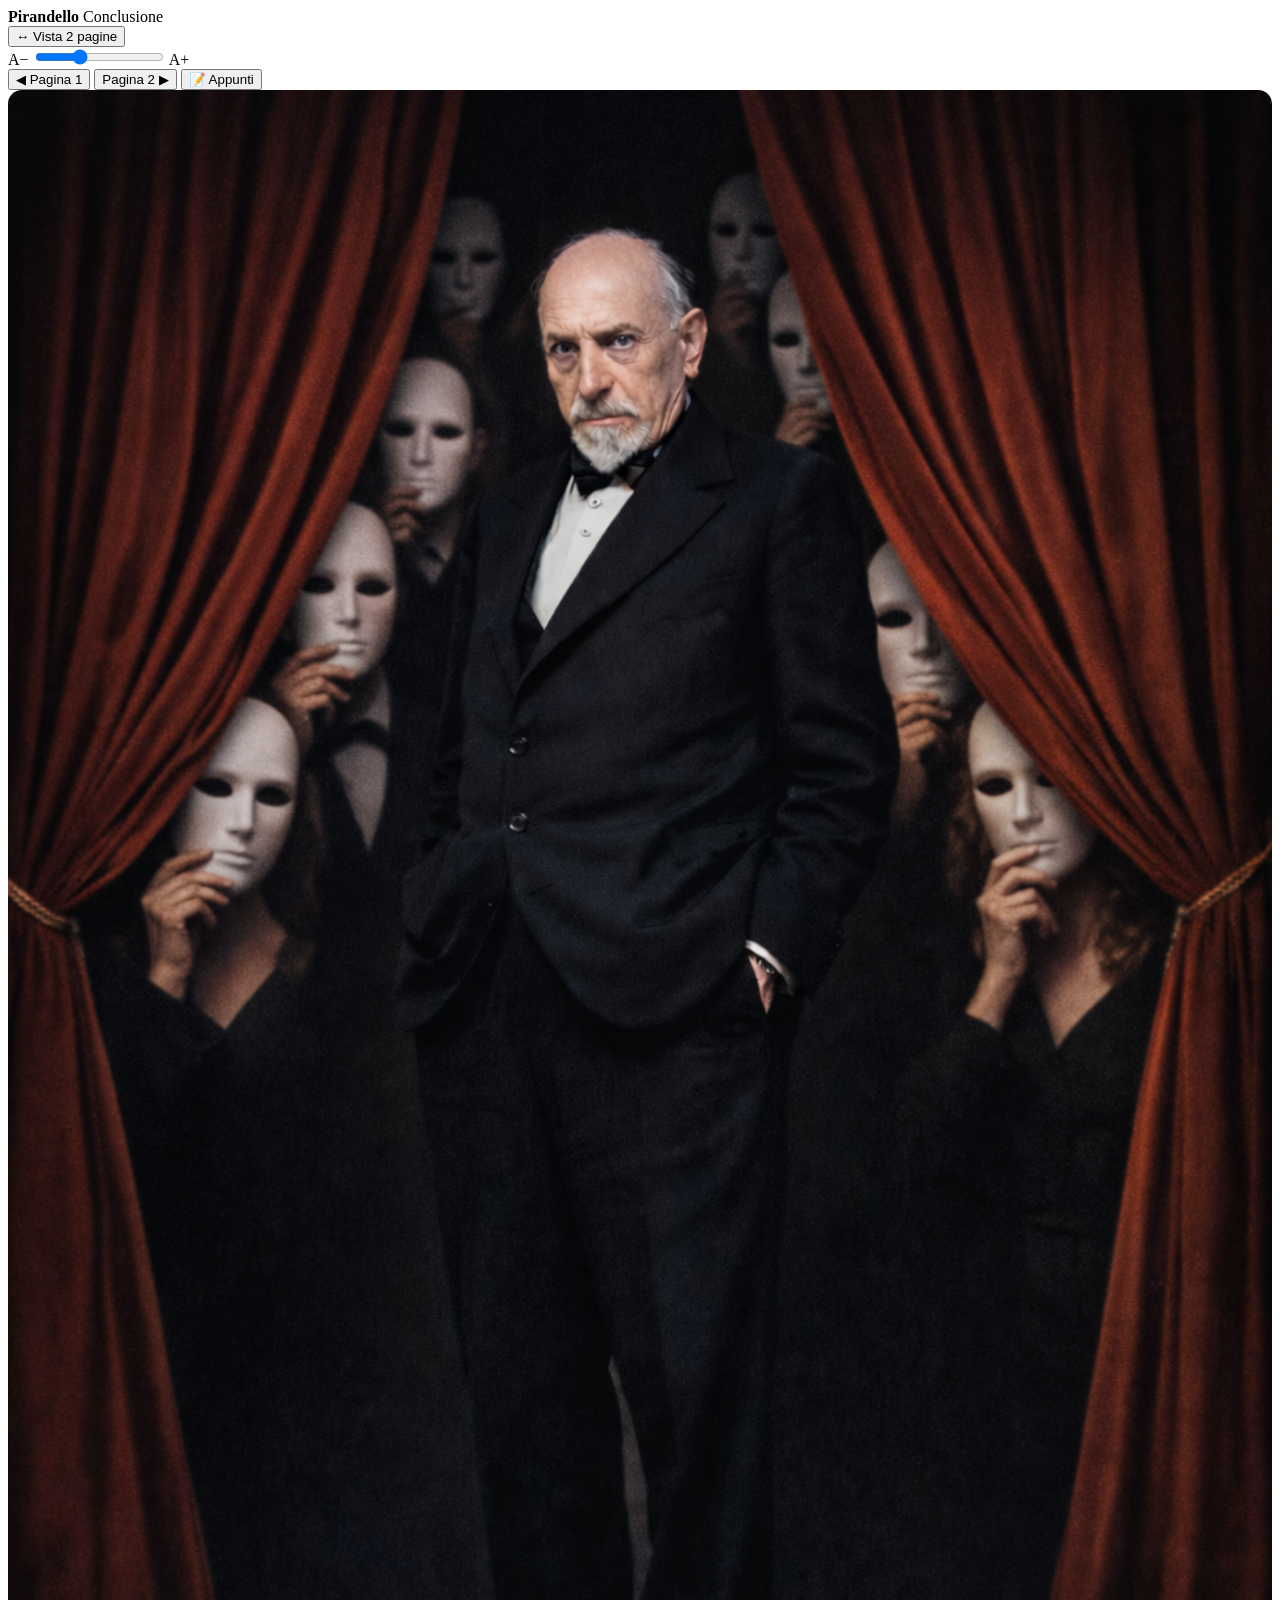
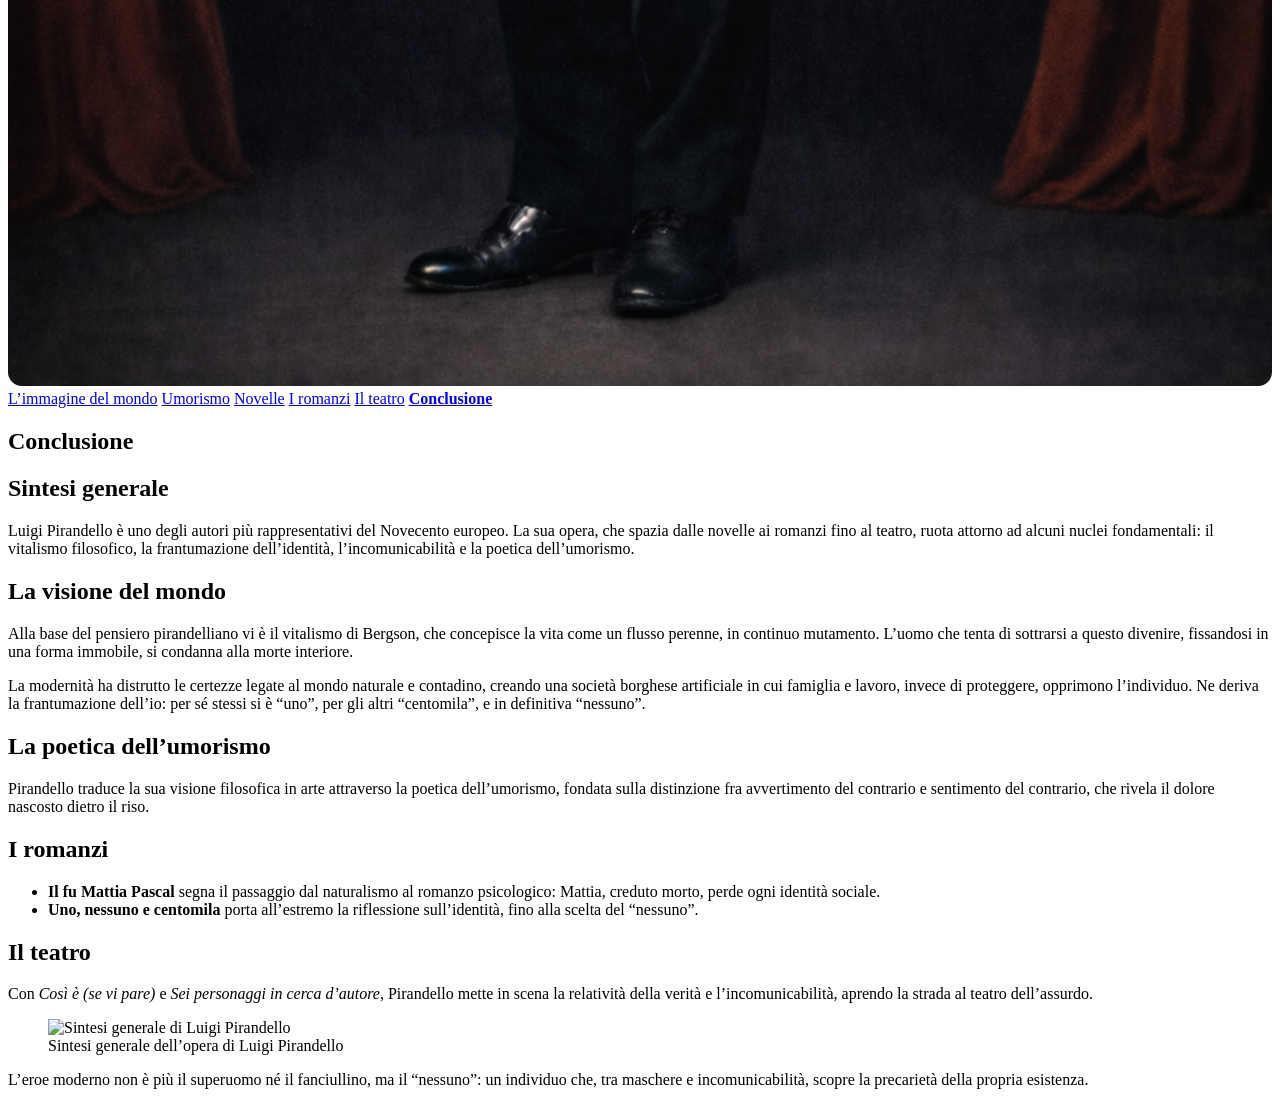
==== Conclusione.html @ 2071af31 "Update Conclusione.html" ====
<!doctype html>
<html lang="it">
<head>
  <meta charset="utf-8" />
  <meta name="viewport" content="width=device-width,initial-scale=1" />
  <title>Pirandello — Conclusione</title>
  <!-- STILI IDENTICI A Cosi.html -->
</head>

<body>
<div class="app">

  <header>
    <div class="brand">
      <strong>Pirandello</strong>
      <span>Conclusione</span>
    </div>

    <div class="toolbar">
      <button class="btn" id="toggleTwo">↔︎ Vista 2 pagine</button>
      <div class="pill">A− <input id="font" type="range" min="15" max="24" value="18"> A+</div>
      <button class="btn" id="prev">◀︎ Pagina 1</button>
      <button class="btn" id="next">Pagina 2 ▶︎</button>
      <button class="btn" id="toggleNotes">📝 Appunti</button>
    </div>
  </header>

  <div class="layout">

    <!-- SIDEBAR -->
    <aside class="sidebar">

      <!-- IMMAGINE AUTORE (STATICA) -->
      <div class="author-box">
        <img src="assets/IMG_3679.png"
             alt="Luigi Pirandello"
             style="width:100%; border-radius:14px;">
      </div>

      <nav class="index">
        <a href="Pirandello.html">L’immagine del mondo</a>
        <a href="Umorismo.html">Umorismo</a>
        <a href="Novelle.html">Novelle</a>
        <a href="Romanzi.html">I romanzi</a>
        <a href="Teatro.html">Il teatro</a>
        <a href="Conclusione.html"
           style="font-weight:800; text-decoration:underline;">
           Conclusione
        </a>
      </nav>
    </aside>

    <!-- PAGINE -->
    <main class="pages" id="pages">

      <!-- PAGINA 1 -->
      <article class="page" id="page1">
        <div class="page-inner">

          <h1>Conclusione</h1>

          <h2>Sintesi generale</h2>
          <p>
            Luigi Pirandello è uno degli autori più rappresentativi del Novecento europeo.
            La sua opera, che spazia dalle novelle ai romanzi fino al teatro, ruota attorno
            ad alcuni nuclei fondamentali: il vitalismo filosofico, la frantumazione
            dell’identità, l’incomunicabilità e la poetica dell’umorismo.
          </p>

          <h2>La visione del mondo</h2>
          <p>
            Alla base del pensiero pirandelliano vi è il vitalismo di Bergson, che concepisce
            la vita come un flusso perenne, in continuo mutamento. L’uomo che tenta di
            sottrarsi a questo divenire, fissandosi in una forma immobile, si condanna alla
            morte interiore.
          </p>

          <p>
            La modernità ha distrutto le certezze legate al mondo naturale e contadino,
            creando una società borghese artificiale in cui famiglia e lavoro, invece di
            proteggere, opprimono l’individuo. Ne deriva la frantumazione dell’io: per
            sé stessi si è “uno”, per gli altri “centomila”, e in definitiva “nessuno”.
          </p>

        </div>
      </article>

      <!-- PAGINA 2 -->
      <article class="page" id="page2">
        <div class="page-inner">

          <h2>La poetica dell’umorismo</h2>
          <p>
            Pirandello traduce la sua visione filosofica in arte attraverso la poetica
            dell’umorismo, fondata sulla distinzione fra avvertimento del contrario
            e sentimento del contrario, che rivela il dolore nascosto dietro il riso.
          </p>

          <h2>I romanzi</h2>
          <ul>
            <li>
              <strong>Il fu Mattia Pascal</strong> segna il passaggio dal naturalismo al
              romanzo psicologico: Mattia, creduto morto, perde ogni identità sociale.
            </li>
            <li>
              <strong>Uno, nessuno e centomila</strong> porta all’estremo la riflessione
              sull’identità, fino alla scelta del “nessuno”.
            </li>
          </ul>

          <h2>Il teatro</h2>
          <p>
            Con <em>Così è (se vi pare)</em> e <em>Sei personaggi in cerca d’autore</em>,
            Pirandello mette in scena la relatività della verità e l’incomunicabilità,
            aprendo la strada al teatro dell’assurdo.
          </p>

          <!-- IMMAGINE DI SINTESI -->
          <figure class="full-media">
            <img class="thumb"
                 src="assets/Conclusione.png"
                 alt="Sintesi generale di Luigi Pirandello">
            <figcaption>Sintesi generale dell’opera di Luigi Pirandello</figcaption>
          </figure>

          <p>
            L’eroe moderno non è più il superuomo né il fanciullino, ma il “nessuno”:
            un individuo che, tra maschere e incomunicabilità, scopre la precarietà
            della propria esistenza.
          </p>

        </div>
      </article>

    </main>
  </div>
</div>

<!-- SCRIPT IDENTICI A Cosi.html (toggle, zoom, appunti) -->

</body>
</html>
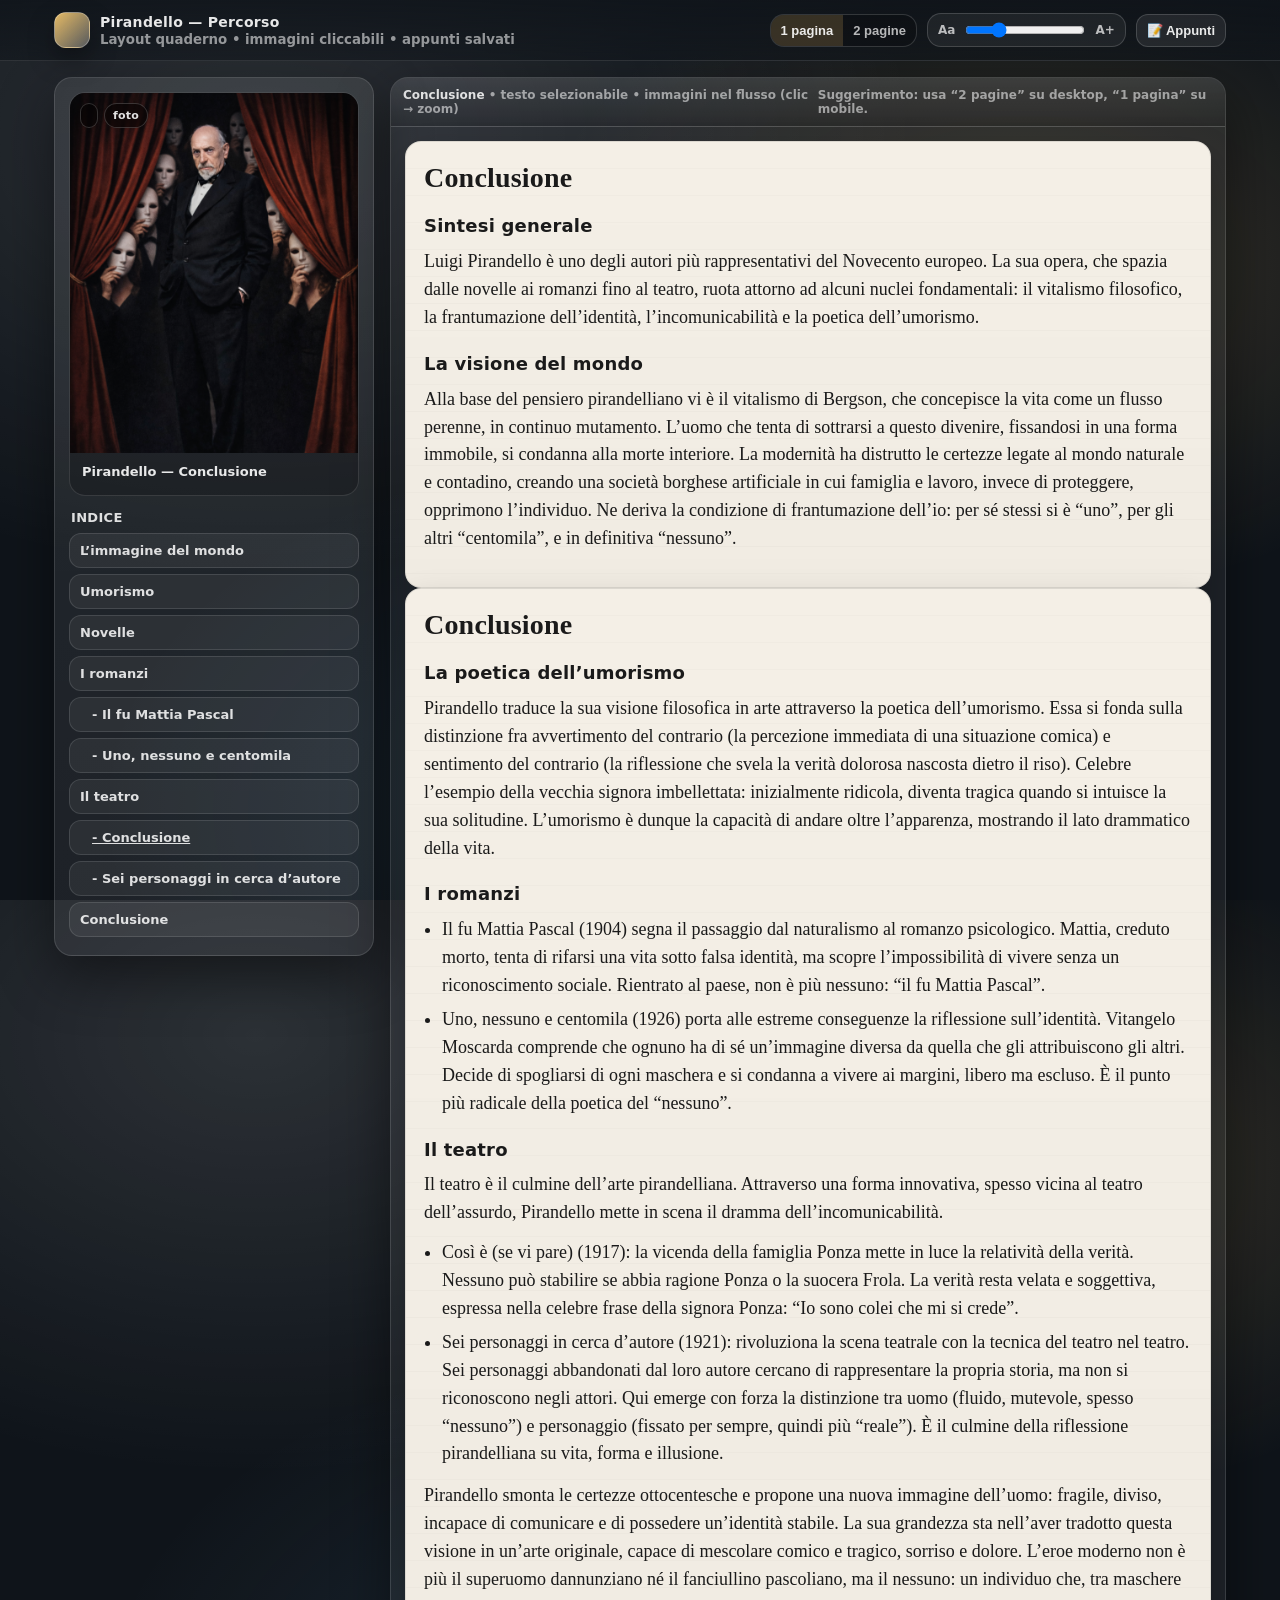
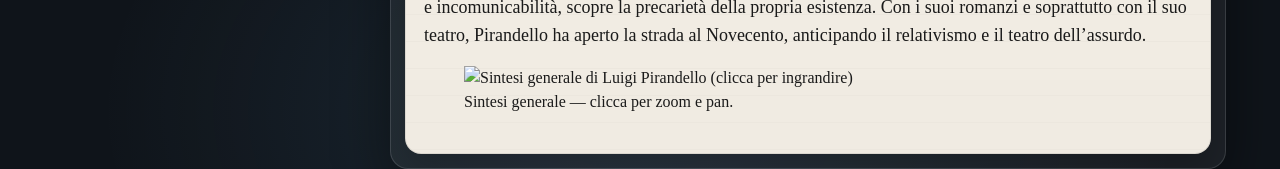
==== commit bb477827: "Add files via upload" ====
--- a/Conclusione.html
+++ b/Conclusione.html
@@ -4,139 +4,1085 @@
   <meta charset="utf-8" />
   <meta name="viewport" content="width=device-width,initial-scale=1" />
   <title>Pirandello — Conclusione</title>
-  <!-- STILI IDENTICI A Cosi.html -->
+  <style>
+    :root{
+      --bg:#0f141a;
+      --panel:rgba(255,255,255,.08);
+      --panel2:rgba(0,0,0,.14);
+      --stroke:rgba(255,255,255,.16);
+      --stroke2:rgba(255,255,255,.12);
+      --text:rgba(255,255,255,.90);
+      --muted:rgba(255,255,255,.70);
+      --muted2:rgba(255,255,255,.55);
+      --accent:#f0c36a;
+      --paper:#f4efe6;
+      --ink:#1a1a1a;
+      --shadow: 0 20px 55px rgba(0,0,0,.45);
+      --radius: 18px;
+      --radius2: 14px;
+      --font: ui-serif, Georgia, "Times New Roman", Times, serif;
+      --ui: ui-sans-serif, system-ui, -apple-system, Segoe UI, Roboto, Arial, sans-serif;
+
+      --paperLine: rgba(0,0,0,.06);
+      --paperEdge: rgba(0,0,0,.10);
+    }
+
+    *{ box-sizing:border-box; }
+    html,body{ height:100%; }
+    body{
+      margin:0;
+      background:
+        radial-gradient(1200px 800px at 20% 15%, rgba(255,255,255,.12), transparent 55%),
+        radial-gradient(900px 600px at 80% 30%, rgba(240,195,106,.18), transparent 55%),
+        radial-gradient(900px 600px at 50% 90%, rgba(130,200,255,.12), transparent 60%),
+        var(--bg);
+      color:var(--text);
+      font-family:var(--ui);
+      overflow-x:hidden;
+    }
+
+    header{
+      position:sticky; top:0; z-index:20;
+      backdrop-filter: blur(12px);
+      background: linear-gradient(to bottom, rgba(15,20,26,.82), rgba(15,20,26,.55));
+      border-bottom:1px solid var(--stroke2);
+    }
+    .topbar{
+      max-width:1200px;
+      margin:0 auto;
+      display:flex;
+      align-items:center;
+      gap:14px;
+      padding:12px 14px;
+    }
+    .brand{
+      display:flex; align-items:center; gap:10px;
+      min-width:240px;
+    }
+    .logo{
+      width:36px; height:36px; border-radius:12px;
+      background: linear-gradient(135deg, rgba(240,195,106,.95), rgba(255,255,255,.28));
+      box-shadow: 0 12px 26px rgba(0,0,0,.35);
+      border:1px solid rgba(255,255,255,.25);
+    }
+    .brand h2{
+      margin:0; font-size:14px; letter-spacing:.3px; font-weight:800;
+    }
+    .brand small{ display:block; margin-top:2px; color:var(--muted2); font-weight:600; }
+
+    .controls{
+      margin-left:auto;
+      display:flex;
+      align-items:center;
+      gap:10px;
+      flex-wrap:wrap;
+      justify-content:flex-end;
+    }
+    .btn{
+      border:1px solid var(--stroke);
+      background: rgba(255,255,255,.08);
+      color:var(--text);
+      padding:8px 10px;
+      border-radius:12px;
+      font-weight:700;
+      cursor:pointer;
+      transition:.2s;
+      font-size:13px;
+    }
+    .btn:hover{ transform: translateY(-1px); background: rgba(255,255,255,.12); }
+    .btn:active{ transform: translateY(0px); }
+
+    .seg{
+      display:flex;
+      border:1px solid var(--stroke);
+      border-radius:14px;
+      overflow:hidden;
+      background: rgba(0,0,0,.18);
+    }
+    .seg button{
+      padding:8px 10px;
+      border:0;
+      background:transparent;
+      color:var(--muted);
+      font-weight:800;
+      cursor:pointer;
+      font-size:13px;
+    }
+    .seg button.active{
+      background: rgba(240,195,106,.18);
+      color:var(--text);
+    }
+
+    .slider{
+      display:flex;
+      align-items:center;
+      gap:8px;
+      padding:6px 10px;
+      border:1px solid var(--stroke);
+      border-radius:14px;
+      background: rgba(255,255,255,.06);
+      font-weight:800;
+      color:var(--muted);
+      font-size:12px;
+    }
+    input[type="range"]{ width:120px; }
+
+    .wrap{
+      max-width:1200px;
+      margin: 16px auto 60px;
+      padding:0 14px;
+      display:grid;
+      grid-template-columns: 320px 1fr;
+      gap:16px;
+    }
+
+    @media (max-width: 980px){
+      .wrap{ grid-template-columns: 1fr; }
+      .brand{ min-width:auto; }
+      .controls{ justify-content:flex-start; margin-left:0; }
+    }
+
+    /* ====== SIDEBAR ====== */
+    .sidebar{
+      border:1px solid var(--stroke2);
+      border-radius: var(--radius);
+      background: linear-gradient(180deg, rgba(255,255,255,.09), rgba(255,255,255,.06));
+      box-shadow: var(--shadow);
+      overflow:hidden;
+      position:sticky;
+      top:72px;
+      align-self:start;
+    }
+    .side-inner{ padding:14px; }
+
+    .author-card{
+      border:1px solid var(--stroke2);
+      border-radius: 16px;
+      overflow:hidden;
+      background: rgba(0,0,0,.20);
+      position:relative;
+    }
+    .media-frame{
+      width:100%;
+      aspect-ratio: 4/5;
+      background: rgba(0,0,0,.28);
+      position:relative;
+      display:grid;
+      place-items:center;
+      overflow:hidden;
+    }
+    .author-card img{
+      width:100%;
+      height:100%;
+      object-fit: cover;
+      object-position: center;
+      display:block;
+      cursor:pointer;
+    }
+
+    .overlay{
+      position:absolute;
+      left:10px; top:10px;
+      display:flex; gap:6px; flex-wrap:wrap;
+      pointer-events:none;
+    }
+    .badge{
+      font-family:var(--ui);
+      font-size:11px;
+      padding:5px 8px;
+      border-radius: 999px;
+      background: rgba(0,0,0,.45);
+      border:1px solid rgba(255,255,255,.18);
+      color:rgba(255,255,255,.88);
+      font-weight:800;
+      letter-spacing:.2px;
+      backdrop-filter: blur(8px);
+    }
+
+    .heygen{
+      width:100%; height:100%;
+      display:none;
+      position:absolute;
+      inset:0;
+      background: rgba(0,0,0,.28);
+    }
+    .heygen iframe{
+      width:100%; height:100%;
+      border:0;
+      display:block;
+    }
+    .media-actions{
+      position:absolute;
+      right:10px; top:10px;
+      z-index:2;
+      display:flex;
+      gap:8px;
+    }
+    .mini-btn{
+      font-family:var(--ui);
+      font-weight:900;
+      font-size:12px;
+      padding:7px 10px;
+      border-radius: 12px;
+      border:1px solid rgba(255,255,255,.22);
+      background: rgba(0,0,0,.45);
+      color: rgba(255,255,255,.92);
+      cursor:pointer;
+      backdrop-filter: blur(8px);
+      transition:.18s;
+    }
+    .mini-btn:hover{ transform: translateY(-1px); }
+
+    .author-meta{
+      padding:10px 12px 12px;
+      font-family: var(--ui);
+      color: var(--muted);
+      font-size:12px;
+      line-height:1.35;
+    }
+    .author-meta strong{
+      display:block;
+      color: var(--text);
+      font-size:13px;
+      margin-bottom:2px;
+    }
+
+    .side-title{
+      margin:14px 2px 8px;
+      font-family: var(--ui);
+      font-weight:900;
+      letter-spacing:.3px;
+      color: rgba(255,255,255,.86);
+      font-size:13px;
+      text-transform: uppercase;
+    }
+
+    .index{
+      display:flex;
+      flex-direction:column;
+      gap:6px;
+      padding-bottom:4px;
+    }
+    .index a{
+      text-decoration:none;
+      color: rgba(255,255,255,.85);
+      font-weight:800;
+      font-size:13px;
+      padding:9px 10px;
+      border-radius: 12px;
+      border:1px solid rgba(255,255,255,.12);
+      background: rgba(255,255,255,.06);
+      transition:.18s;
+    }
+    .index a:hover{
+      transform: translateY(-1px);
+      background: rgba(240,195,106,.14);
+      border-color: rgba(240,195,106,.28);
+    }
+
+    /* ====== BOOK/PAGES ====== */
+    .book{
+      border:1px solid var(--stroke2);
+      border-radius: var(--radius);
+      background: rgba(255,255,255,.06);
+      box-shadow: var(--shadow);
+      overflow:hidden;
+    }
+    .book-top{
+      display:flex;
+      align-items:center;
+      justify-content:space-between;
+      padding:10px 12px;
+      border-bottom:1px solid var(--stroke2);
+      background: linear-gradient(180deg, rgba(255,255,255,.07), rgba(0,0,0,.10));
+      font-family: var(--ui);
+    }
+    .book-top .hint{
+      color: var(--muted2);
+      font-size:12px;
+      font-weight:700;
+    }
+    .book-top .hint b{ color:rgba(255,255,255,.85); }
+
+    .pages{
+      display:grid;
+      grid-template-columns: 1fr;
+      gap:0;
+      padding:14px;
+    }
+    .two .pages{
+      grid-template-columns: 1fr 1fr;
+      gap:14px;
+    }
+    @media (max-width: 980px){
+      .two .pages{ grid-template-columns: 1fr; }
+    }
+
+    .page{
+      background: var(--paper);
+      color: var(--ink);
+      border-radius: 16px;
+      padding: 18px 18px 22px;
+      border:1px solid var(--paperEdge);
+      position:relative;
+      overflow:hidden;
+      box-shadow: 0 16px 35px rgba(0,0,0,.22);
+      font-family: var(--font);
+      line-height: 1.55;
+    }
+    .page:before{
+      content:"";
+      position:absolute;
+      inset:0;
+      background:
+        linear-gradient(to bottom, transparent, rgba(0,0,0,.03)),
+        repeating-linear-gradient(
+          to bottom,
+          transparent 0px,
+          transparent 26px,
+          var(--paperLine) 27px
+        );
+      pointer-events:none;
+      opacity:.55;
+    }
+    .page-inner{ position:relative; z-index:1; }
+
+    .page h1{
+      font-size: 28px;
+      margin: 2px 0 10px;
+      line-height:1.15;
+      letter-spacing:.2px;
+    }
+    .page h2{
+      font-size: 18px;
+      margin: 18px 0 8px;
+      font-family: var(--ui);
+      letter-spacing:.2px;
+    }
+    .page p{
+      margin: 0 0 12px;
+      font-size: 17px;
+    }
+    .page ul{
+      margin: 6px 0 14px 18px;
+      padding:0;
+    }
+    .page li{ margin: 6px 0; font-size: 16.5px; }
+
+    .meta{
+      display:flex;
+      flex-wrap:wrap;
+      gap:8px;
+      margin: 10px 0 12px;
+      font-family: var(--ui);
+    }
+    .meta span{
+      font-size: 12px;
+      padding:6px 10px;
+      border-radius: 999px;
+      border:1px solid rgba(0,0,0,.12);
+      background: rgba(0,0,0,.04);
+      font-weight:800;
+      color: rgba(0,0,0,.72);
+    }
+
+    figure.inline-media{
+      margin: 12px 0 14px;
+      border-radius: 16px;
+      border:1px solid rgba(0,0,0,.12);
+      background: rgba(255,255,255,.45);
+      overflow:hidden;
+      box-shadow: 0 10px 22px rgba(0,0,0,.14);
+    }
+    figure.inline-media img.thumb{
+      width:100%;
+      display:block;
+      cursor: zoom-in;
+      max-height: 380px;
+      object-fit: contain;
+      background: rgba(0,0,0,.02);
+    }
+    figure.inline-media figcaption{
+      font-family: var(--ui);
+      font-size: 12px;
+      padding: 10px 12px;
+      color: rgba(0,0,0,.70);
+      border-top:1px solid rgba(0,0,0,.10);
+    }
+
+    .quote{
+      border-left: 4px solid rgba(240,195,106,.85);
+      padding: 10px 12px;
+      margin: 14px 0;
+      background: rgba(240,195,106,.18);
+      border-radius: 12px;
+      font-style: italic;
+      font-size: 16.5px;
+    }
+
+
+    /* ====== ACCORDION (brani a tendina) ====== */
+    details.accordion{
+      margin: 10px 0 14px;
+      border:1px solid rgba(0,0,0,.12);
+      border-radius: 14px;
+      background: rgba(255,255,255,.55);
+      box-shadow: 0 10px 22px rgba(0,0,0,.10);
+      overflow:hidden;
+    }
+    details.accordion summary{
+      cursor:pointer;
+      list-style:none;
+      padding: 10px 12px;
+      font-family: var(--ui);
+      font-weight: 900;
+      font-size: 13px;
+      color: rgba(0,0,0,.78);
+      background: rgba(240,195,106,.18);
+      border-bottom:1px solid rgba(0,0,0,.10);
+      user-select:none;
+    }
+    details.accordion summary::-webkit-details-marker{ display:none; }
+    details.accordion[open] summary{
+      background: rgba(240,195,106,.26);
+    }
+    .acc-body{ padding: 10px 12px 12px; }
+    .brano{
+      font-family: var(--font);
+      font-size: 16.5px;
+      line-height: 1.55;
+      color: rgba(0,0,0,.92);
+      white-space: normal;
+    }
+
+    /* ====== IMAGE MODAL (zoom/pan/reset + resize) ====== */
+    .img-pop{
+      position:fixed;
+      inset:0;
+      background: rgba(0,0,0,.75);
+      display:none;
+      z-index:80;
+    }
+    .img-pop.open{ display:block; }
+
+    .img-pop .panel{
+      position:absolute;
+      left:50%;
+      top:50%;
+      transform: translate(-50%,-50%);
+      width:min(920px, 92vw);
+      height:min(640px, 80vh);
+      background: rgba(15,20,26,.92);
+      border:1px solid rgba(255,255,255,.18);
+      border-radius: 18px;
+      box-shadow: 0 22px 60px rgba(0,0,0,.60);
+      overflow:hidden;
+    }
+    .pop-top{
+      display:flex;
+      align-items:center;
+      justify-content:space-between;
+      gap:10px;
+      padding:10px 10px;
+      border-bottom:1px solid rgba(255,255,255,.14);
+      font-family: var(--ui);
+      color: rgba(255,255,255,.88);
+      font-weight:900;
+    }
+    .pop-top .title{
+      font-size:12px;
+      letter-spacing:.2px;
+      opacity:.95;
+      white-space:nowrap;
+      overflow:hidden;
+      text-overflow:ellipsis;
+      max-width: 55%;
+    }
+    .pop-actions{
+      display:flex; gap:8px; flex-wrap:wrap; justify-content:flex-end;
+    }
+    .pop-actions button{
+      border:1px solid rgba(255,255,255,.18);
+      background: rgba(255,255,255,.08);
+      color: rgba(255,255,255,.92);
+      padding:7px 10px;
+      border-radius: 12px;
+      cursor:pointer;
+      font-weight:900;
+      font-size:12px;
+    }
+    .pop-actions button:hover{ background: rgba(255,255,255,.12); }
+    .pop-body{
+      width:100%;
+      height: calc(100% - 52px);
+      position:relative;
+      overflow:hidden;
+      touch-action:none;
+    }
+    .pop-body img{
+      position:absolute;
+      left:50%;
+      top:50%;
+      transform: translate(-50%,-50%) scale(1);
+      transform-origin: center center;
+      user-select:none;
+      -webkit-user-drag:none;
+      max-width:none;
+      max-height:none;
+      cursor: grab;
+    }
+    .pop-body img:active{ cursor: grabbing; }
+
+    .resize-handle{
+      position:absolute;
+      width:18px; height:18px;
+      right:8px; bottom:8px;
+      border-radius: 6px;
+      border:1px solid rgba(255,255,255,.22);
+      background: rgba(255,255,255,.10);
+      cursor: nwse-resize;
+    }
+
+    /* ====== NOTES WINDOW (draggable, autosave, export, per-file key) ====== */
+    .notes{
+      position:fixed;
+      right: 18px;
+      bottom: 18px;
+      width:min(360px, calc(100vw - 28px));
+      height: 320px;
+      background: rgba(15,20,26,.92);
+      border:1px solid rgba(255,255,255,.18);
+      border-radius: 18px;
+      box-shadow: 0 20px 55px rgba(0,0,0,.55);
+      z-index:60;
+      display:none;
+      overflow:hidden;
+    }
+    .notes.open{ display:block; }
+
+    .notes .bar{
+      display:flex;
+      align-items:center;
+      justify-content:space-between;
+      gap:10px;
+      padding:10px 10px;
+      background: rgba(255,255,255,.06);
+      border-bottom:1px solid rgba(255,255,255,.14);
+      font-family: var(--ui);
+      color: rgba(255,255,255,.88);
+      font-weight:900;
+      cursor:grab;
+      user-select:none;
+    }
+    .notes .bar:active{ cursor:grabbing; }
+    .notes .bar .left{
+      display:flex; gap:8px; align-items:center;
+      font-size:12px;
+      letter-spacing:.2px;
+    }
+    .notes .bar .dot{
+      width:10px; height:10px; border-radius:99px;
+      background: rgba(240,195,106,.95);
+      box-shadow: 0 0 0 2px rgba(240,195,106,.20);
+    }
+    .notes .bar .right{
+      display:flex; gap:6px; flex-wrap:wrap; justify-content:flex-end;
+    }
+    .notes .bar button{
+      border:1px solid rgba(255,255,255,.18);
+      background: rgba(255,255,255,.08);
+      color: rgba(255,255,255,.92);
+      padding:6px 9px;
+      border-radius: 12px;
+      cursor:pointer;
+      font-weight:900;
+      font-size:12px;
+    }
+    .notes .bar button:hover{ background: rgba(255,255,255,.12); }
+
+    .notes textarea{
+      width:100%;
+      height: calc(100% - 52px);
+      border:0;
+      outline:none;
+      resize:none;
+      background: transparent;
+      color: rgba(255,255,255,.92);
+      padding: 12px 12px 10px;
+      font-family: ui-monospace, SFMono-Regular, Menlo, Monaco, Consolas, "Liberation Mono", monospace;
+      font-size: 13px;
+      line-height: 1.45;
+    }
+
+    .notes .status{
+      position:absolute;
+      left:12px;
+      bottom:8px;
+      font-family: var(--ui);
+      font-size:11px;
+      color: rgba(255,255,255,.70);
+      pointer-events:none;
+    }
+    .notes .count{
+      position:absolute;
+      right:12px;
+      bottom:8px;
+      font-family: var(--ui);
+      font-size:11px;
+      color: rgba(255,255,255,.70);
+      pointer-events:none;
+    }
+  </style>
 </head>
-
 <body>
-<div class="app">
 
   <header>
-    <div class="brand">
-      <strong>Pirandello</strong>
-      <span>Conclusione</span>
-    </div>
-
-    <div class="toolbar">
-      <button class="btn" id="toggleTwo">↔︎ Vista 2 pagine</button>
-      <div class="pill">A− <input id="font" type="range" min="15" max="24" value="18"> A+</div>
-      <button class="btn" id="prev">◀︎ Pagina 1</button>
-      <button class="btn" id="next">Pagina 2 ▶︎</button>
-      <button class="btn" id="toggleNotes">📝 Appunti</button>
+    <div class="topbar">
+      <div class="brand">
+        <div class="logo" aria-hidden="true"></div>
+        <div>
+          <h2>Pirandello — Percorso</h2>
+          <small>Layout quaderno • immagini cliccabili • appunti salvati</small>
+        </div>
+      </div>
+
+      <div class="controls">
+        <div class="seg" role="tablist" aria-label="Modalità pagine">
+          <button id="onePageBtn" class="active" type="button" aria-selected="true">1 pagina</button>
+          <button id="twoPageBtn" type="button" aria-selected="false">2 pagine</button>
+        </div>
+
+        <div class="slider" title="Dimensione testo">
+          Aa <input id="fontSize" type="range" min="16" max="24" value="18" /> A+
+        </div>
+
+        <button class="btn" id="toggleNotes" aria-pressed="false">📝 Appunti</button>
+      </div>
     </div>
   </header>
 
-  <div class="layout">
-
-    <!-- SIDEBAR -->
+  <div class="wrap">
+    <!-- SINISTRA -->
     <aside class="sidebar">
-
-      <!-- IMMAGINE AUTORE (STATICA) -->
-      <div class="author-box">
-        <img src="assets/IMG_3679.png"
-             alt="Luigi Pirandello"
-             style="width:100%; border-radius:14px;">
+      <div class="side-inner">
+
+        <div class="author-card" aria-label="Autore e video">
+          <div class="media-frame" id="mediaFrame">
+            <img id="authorImg" src="assets/IMG_3679.png" alt="Pirandello (clicca per video)" />
+
+            <div class="overlay">
+              <span class="badge"></span>
+              <span class="badge" id="mediaState">foto</span>
+            </div>
+
+            <div class="heygen" id="heygenWrap" aria-hidden="true">
+              <div class="media-actions">
+                <button class="mini-btn" id="backToImg" type="button">Torna alla foto</button>
+              </div>
+
+              <iframe
+                id="heygenIframe"
+                width="560"
+                height="315"
+                src="https://www.youtube.com/embed/9pYdHj98EaU?autoplay=1&mute=1&playsinline=1&rel=0"
+                title="YouTube video player"
+                frameborder="0"
+                allow="accelerometer; autoplay; clipboard-write; encrypted-media; gyroscope; picture-in-picture; web-share"
+                referrerpolicy="strict-origin-when-cross-origin"
+                allowfullscreen>
+              </iframe>
+            </div>
+          </div>
+
+          <div class="author-meta">
+            <strong>Pirandello — Conclusione</strong>
+            <span></span>
+          </div>
+        </div>
+
+        <!-- INDICE -->
+        <div class="side-title">Indice</div>
+        <nav class="index" aria-label="Indice">
+          
+          <a href="Pirandello.html">L’immagine del mondo</a>
+
+          <a href="Umorismo.html">Umorismo</a>
+          <a href="Novelle.html">Novelle</a>
+
+          <a href="Romanzi.html">I romanzi</a>
+          <a href="Mattia.html" style="padding-left:22px;">- Il fu Mattia Pascal</a>
+          <a href="Uno.html" style="padding-left:22px;">- Uno, nessuno e centomila</a>
+
+          <a href="Teatro.html">Il teatro</a>
+          <a href="Cosi.html" style="padding-left:22px; font-weight:800; text-decoration:underline;">- Conclusione</a>
+          <a href="Sei.html" style="padding-left:22px;">- Sei personaggi in cerca d’autore</a>
+
+          <a href="Conclusione.html">Conclusione</a>
+
+        </nav>
+
       </div>
-
-      <nav class="index">
-        <a href="Pirandello.html">L’immagine del mondo</a>
-        <a href="Umorismo.html">Umorismo</a>
-        <a href="Novelle.html">Novelle</a>
-        <a href="Romanzi.html">I romanzi</a>
-        <a href="Teatro.html">Il teatro</a>
-        <a href="Conclusione.html"
-           style="font-weight:800; text-decoration:underline;">
-           Conclusione
-        </a>
-      </nav>
     </aside>
 
-    <!-- PAGINE -->
-    <main class="pages" id="pages">
-
-      <!-- PAGINA 1 -->
-      <article class="page" id="page1">
-        <div class="page-inner">
-
-          <h1>Conclusione</h1>
-
-          <h2>Sintesi generale</h2>
-          <p>
-            Luigi Pirandello è uno degli autori più rappresentativi del Novecento europeo.
-            La sua opera, che spazia dalle novelle ai romanzi fino al teatro, ruota attorno
-            ad alcuni nuclei fondamentali: il vitalismo filosofico, la frantumazione
-            dell’identità, l’incomunicabilità e la poetica dell’umorismo.
-          </p>
-
-          <h2>La visione del mondo</h2>
-          <p>
-            Alla base del pensiero pirandelliano vi è il vitalismo di Bergson, che concepisce
-            la vita come un flusso perenne, in continuo mutamento. L’uomo che tenta di
-            sottrarsi a questo divenire, fissandosi in una forma immobile, si condanna alla
-            morte interiore.
-          </p>
-
-          <p>
-            La modernità ha distrutto le certezze legate al mondo naturale e contadino,
-            creando una società borghese artificiale in cui famiglia e lavoro, invece di
-            proteggere, opprimono l’individuo. Ne deriva la frantumazione dell’io: per
-            sé stessi si è “uno”, per gli altri “centomila”, e in definitiva “nessuno”.
-          </p>
-
+    <!-- DESTRA -->
+    <section class="book" id="book">
+      <div class="book-top">
+        <div class="hint">
+          <b>Conclusione</b> • testo selezionabile • immagini nel flusso (clic → zoom)
         </div>
-      </article>
-
-      <!-- PAGINA 2 -->
-      <article class="page" id="page2">
-        <div class="page-inner">
-
-          <h2>La poetica dell’umorismo</h2>
-          <p>
-            Pirandello traduce la sua visione filosofica in arte attraverso la poetica
-            dell’umorismo, fondata sulla distinzione fra avvertimento del contrario
-            e sentimento del contrario, che rivela il dolore nascosto dietro il riso.
-          </p>
-
-          <h2>I romanzi</h2>
-          <ul>
-            <li>
-              <strong>Il fu Mattia Pascal</strong> segna il passaggio dal naturalismo al
-              romanzo psicologico: Mattia, creduto morto, perde ogni identità sociale.
-            </li>
-            <li>
-              <strong>Uno, nessuno e centomila</strong> porta all’estremo la riflessione
-              sull’identità, fino alla scelta del “nessuno”.
-            </li>
-          </ul>
-
-          <h2>Il teatro</h2>
-          <p>
-            Con <em>Così è (se vi pare)</em> e <em>Sei personaggi in cerca d’autore</em>,
-            Pirandello mette in scena la relatività della verità e l’incomunicabilità,
-            aprendo la strada al teatro dell’assurdo.
-          </p>
-
-          <!-- IMMAGINE DI SINTESI -->
-          <figure class="full-media">
-            <img class="thumb"
-                 src="assets/Conclusione.png"
-                 alt="Sintesi generale di Luigi Pirandello">
-            <figcaption>Sintesi generale dell’opera di Luigi Pirandello</figcaption>
-          </figure>
-
-          <p>
-            L’eroe moderno non è più il superuomo né il fanciullino, ma il “nessuno”:
-            un individuo che, tra maschere e incomunicabilità, scopre la precarietà
-            della propria esistenza.
-          </p>
-
+        <div class="hint">Suggerimento: usa “2 pagine” su desktop, “1 pagina” su mobile.</div>
+      </div>
+
+      <div class="pages" id="pages">
+
+        
+        <!-- PAGINA 1 -->
+        <article class="page" id="page1">
+          <div class="page-inner">
+
+<h1>Conclusione</h1>
+<h2>Sintesi generale</h2>
+<p>Luigi Pirandello è uno degli autori più rappresentativi del Novecento europeo. La sua opera, che spazia dalle novelle ai romanzi fino al teatro, ruota attorno ad alcuni nuclei fondamentali: il vitalismo filosofico, la frantumazione dell’identità, l’incomunicabilità e la poetica dell’umorismo.</p>
+
+<h2>La visione del mondo</h2>
+<p>Alla base del pensiero pirandelliano vi è il vitalismo di Bergson, che concepisce la vita come un flusso perenne, in continuo mutamento. L’uomo che tenta di sottrarsi a questo divenire, fissandosi in una forma immobile, si condanna alla morte interiore. La modernità ha distrutto le certezze legate al mondo naturale e contadino, creando una società borghese artificiale in cui famiglia e lavoro, invece di proteggere, opprimono l’individuo. Ne deriva la condizione di frantumazione dell’io: per sé stessi si è “uno”, per gli altri “centomila”, e in definitiva “nessuno”.</p>
+
+</div>
+        </article>
+
+        <!-- PAGINA 2 -->
+        <article class="page" id="page2">
+          <div class="page-inner">
+
+<h1>Conclusione</h1>
+<h2>La poetica dell’umorismo</h2>
+<p>Pirandello traduce la sua visione filosofica in arte attraverso la poetica dell’umorismo. Essa si fonda sulla distinzione fra avvertimento del contrario (la percezione immediata di una situazione comica) e sentimento del contrario (la riflessione che svela la verità dolorosa nascosta dietro il riso). Celebre l’esempio della vecchia signora imbellettata: inizialmente ridicola, diventa tragica quando si intuisce la sua solitudine. L’umorismo è dunque la capacità di andare oltre l’apparenza, mostrando il lato drammatico della vita.</p>
+
+<h2>I romanzi</h2>
+<ul>
+<li>Il fu Mattia Pascal (1904) segna il passaggio dal naturalismo al romanzo psicologico. Mattia, creduto morto, tenta di rifarsi una vita sotto falsa identità, ma scopre l’impossibilità di vivere senza un riconoscimento sociale. Rientrato al paese, non è più nessuno: “il fu Mattia Pascal”.</li>
+<li>Uno, nessuno e centomila (1926) porta alle estreme conseguenze la riflessione sull’identità. Vitangelo Moscarda comprende che ognuno ha di sé un’immagine diversa da quella che gli attribuiscono gli altri. Decide di spogliarsi di ogni maschera e si condanna a vivere ai margini, libero ma escluso. È il punto più radicale della poetica del “nessuno”.</li>
+</ul>
+
+<h2>Il teatro</h2>
+<p>Il teatro è il culmine dell’arte pirandelliana. Attraverso una forma innovativa, spesso vicina al teatro dell’assurdo, Pirandello mette in scena il dramma dell’incomunicabilità.</p>
+<ul>
+<li>Così è (se vi pare) (1917): la vicenda della famiglia Ponza mette in luce la relatività della verità. Nessuno può stabilire se abbia ragione Ponza o la suocera Frola. La verità resta velata e soggettiva, espressa nella celebre frase della signora Ponza: “Io sono colei che mi si crede”.</li>
+<li>Sei personaggi in cerca d’autore (1921): rivoluziona la scena teatrale con la tecnica del teatro nel teatro. Sei personaggi abbandonati dal loro autore cercano di rappresentare la propria storia, ma non si riconoscono negli attori. Qui emerge con forza la distinzione tra uomo (fluido, mutevole, spesso “nessuno”) e personaggio (fissato per sempre, quindi più “reale”). È il culmine della riflessione pirandelliana su vita, forma e illusione.</li>
+</ul>
+<p>Pirandello smonta le certezze ottocentesche e propone una nuova immagine dell’uomo: fragile, diviso, incapace di comunicare e di possedere un’identità stabile. La sua grandezza sta nell’aver tradotto questa visione in un’arte originale, capace di mescolare comico e tragico, sorriso e dolore. L’eroe moderno non è più il superuomo dannunziano né il fanciullino pascoliano, ma il nessuno: un individuo che, tra maschere e incomunicabilità, scopre la precarietà della propria esistenza. Con i suoi romanzi e soprattutto con il suo teatro, Pirandello ha aperto la strada al Novecento, anticipando il relativismo e il teatro dell’assurdo.</p>
+
+
+<figure class="float-media full">
+  <img class="thumb" src="assets/Conclusione.png" alt="Sintesi generale di Luigi Pirandello (clicca per ingrandire)" />
+  <figcaption>Sintesi generale — clicca per zoom e pan.</figcaption>
+</figure>
+
+
+</div>
+        </article>
+
+</div>
+    </section>
+  </div>
+
+  <!-- IMAGE POPUP -->
+  <div class="img-pop" id="imgPop" aria-hidden="true">
+    <div class="panel" id="popPanel" role="dialog" aria-modal="true" aria-label="Immagine ingrandita">
+      <div class="pop-top">
+        <div class="title" id="popTitle">Immagine</div>
+        <div class="pop-actions">
+          <button type="button" id="zoomIn">Zoom +</button>
+          <button type="button" id="zoomOut">Zoom −</button>
+          <button type="button" id="resetPop">Reset</button>
+          <button type="button" id="closePop">Chiudi</button>
         </div>
-      </article>
-
-    </main>
+      </div>
+      <div class="pop-body" id="popBody">
+        <img id="popImg" alt="Immagine" />
+        <div class="resize-handle" id="popResize" title="Ridimensiona finestra"></div>
+      </div>
+    </div>
   </div>
-</div>
-
-<!-- SCRIPT IDENTICI A Cosi.html (toggle, zoom, appunti) -->
-
+
+  <!-- NOTES -->
+  <div class="notes" id="notesWin" aria-hidden="true">
+    <div class="bar" id="notesDrag" title="Trascina la finestra">
+      <div class="left">
+        <span class="dot" aria-hidden="true"></span>
+        <span>Appunti</span>
+      </div>
+      <div class="right">
+        <button type="button" id="exportTxt">Export .txt</button>
+        <button type="button" id="clearNotes">Pulisci</button>
+        <button type="button" id="closeNotes">Chiudi</button>
+      </div>
+    </div>
+    <textarea id="notesText" placeholder="Scrivi qui… (autosave)"></textarea>
+    <div class="status" id="status">Salvato</div>
+    <div class="count" id="counter">0 caratteri</div>
+  </div>
+
+  <script>
+    // ====== INDICE ======
+    document.querySelectorAll('.index a').forEach(a=>{
+      a.addEventListener('click',(e)=>{
+        const href=a.getAttribute('href');
+        if(!href || !href.startsWith('#')) return;
+        const target=document.querySelector(href);
+        if(!target) return;
+        e.preventDefault();
+        target.scrollIntoView({behavior:'smooth', block:'start'});
+      });
+    });
+
+    // ====== 2 PAGINE ======
+    const onePageBtn=document.getElementById('onePageBtn');
+    const twoPageBtn=document.getElementById('twoPageBtn');
+    function setMode(two){
+      document.getElementById('book').classList.toggle('two', two);
+      onePageBtn.classList.toggle('active', !two);
+      twoPageBtn.classList.toggle('active', two);
+      onePageBtn.setAttribute('aria-selected', (!two).toString());
+      twoPageBtn.setAttribute('aria-selected', (two).toString());
+    }
+    onePageBtn.addEventListener('click',()=>setMode(false));
+    twoPageBtn.addEventListener('click',()=>setMode(true));
+
+    // ====== FONT SIZE ======
+    const fontSize=document.getElementById('fontSize');
+    function applyFont(){
+      const size=fontSize.value;
+      document.querySelectorAll('.page p, .page li').forEach(el=>el.style.fontSize = size+'px');
+      document.querySelectorAll('.page h1').forEach(el=>el.style.fontSize = (parseInt(size)+10)+'px');
+    }
+    fontSize.addEventListener('input', applyFont);
+    applyFont();
+
+    // ====== IMAGE POPUP (zoom/pan/reset + resize) ======
+    const imgPop=document.getElementById('imgPop');
+    const popImg=document.getElementById('popImg');
+    const popTitle=document.getElementById('popTitle');
+    const closePop=document.getElementById('closePop');
+    const zoomIn=document.getElementById('zoomIn');
+    const zoomOut=document.getElementById('zoomOut');
+    const resetPop=document.getElementById('resetPop');
+    const popBody=document.getElementById('popBody');
+    const popPanel=document.getElementById('popPanel');
+    const popResize=document.getElementById('popResize');
+
+    let pscale=1, ptx=0, pty=0;
+    let pdrag={active:false, x:0, y:0};
+
+    const clamp=(n,min,max)=>Math.max(min, Math.min(max,n));
+    const applyPopTransform=()=> {
+      popImg.style.transform = `translate(calc(-50% + ${ptx}px), calc(-50% + ${pty}px)) scale(${pscale})`;
+    };
+
+    function openImagePop(src,title){
+      popImg.src=src;
+      popTitle.textContent=title || 'Immagine';
+      pscale=1; ptx=0; pty=0; applyPopTransform();
+
+      imgPop.classList.add('open');
+      imgPop.setAttribute('aria-hidden','false');
+      document.body.style.overflow='hidden';
+    }
+    function closeImagePop(){
+      imgPop.classList.remove('open');
+      imgPop.setAttribute('aria-hidden','true');
+      document.body.style.overflow='';
+      popImg.src='';
+    }
+
+    document.querySelectorAll('img.thumb').forEach(img=>{
+      img.addEventListener('click', ()=>{
+        openImagePop(img.getAttribute('src'), img.dataset.title || img.alt);
+      });
+    });
+
+    closePop.addEventListener('click', closeImagePop);
+    imgPop.addEventListener('click', (e)=>{ if(e.target===imgPop) closeImagePop(); });
+
+    zoomIn.addEventListener('click', ()=>{ pscale=clamp(pscale*1.15, .6, 6); applyPopTransform(); });
+    zoomOut.addEventListener('click', ()=>{ pscale=clamp(pscale/1.15, .6, 6); applyPopTransform(); });
+    resetPop.addEventListener('click', ()=>{ pscale=1; ptx=0; pty=0; applyPopTransform(); });
+
+    popBody.addEventListener('wheel', (e)=>{
+      e.preventDefault();
+      const delta = Math.sign(e.deltaY);
+      if(delta>0) pscale = clamp(pscale/1.12, .6, 6);
+      else pscale = clamp(pscale*1.12, .6, 6);
+      applyPopTransform();
+    }, {passive:false});
+
+    popBody.addEventListener('pointerdown',(e)=>{
+      if(e.target===popResize) return;
+      pdrag.active=true;
+      pdrag.x=e.clientX;
+      pdrag.y=e.clientY;
+      popBody.setPointerCapture(e.pointerId);
+    });
+    popBody.addEventListener('pointermove',(e)=>{
+      if(!pdrag.active) return;
+      const dx=e.clientX-pdrag.x, dy=e.clientY-pdrag.y;
+      pdrag.x=e.clientX; pdrag.y=e.clientY;
+      ptx += dx; pty += dy;
+      applyPopTransform();
+    });
+    popBody.addEventListener('pointerup',()=>pdrag.active=false);
+    popBody.addEventListener('pointercancel',()=>pdrag.active=false);
+
+    // Resize panel
+    let presize={active:false, startX:0, startY:0, startW:0, startH:0};
+    popResize.addEventListener('pointerdown',(e)=>{
+      presize.active=true;
+      presize.startX=e.clientX; presize.startY=e.clientY;
+      const r=popPanel.getBoundingClientRect();
+      presize.startW=r.width; presize.startH=r.height;
+      popResize.setPointerCapture(e.pointerId);
+    });
+    popResize.addEventListener('pointermove',(e)=>{
+      if(!presize.active) return;
+      const dx=e.clientX-presize.startX, dy=e.clientY-presize.startY;
+      popPanel.style.width  = clamp(presize.startW+dx, 320, window.innerWidth-16) + 'px';
+      popPanel.style.height = clamp(presize.startH+dy, 240, window.innerHeight-16) + 'px';
+    });
+    popResize.addEventListener('pointerup',()=>presize.active=false);
+    popResize.addEventListener('pointercancel',()=>presize.active=false);
+
+    // ====== FOTO → VIDEO (solo nella sidebar) ======
+    const authorImg = document.getElementById('authorImg');
+    const heygenWrap = document.getElementById('heygenWrap');
+    const heygenIframe = document.getElementById('heygenIframe');
+    const backToImg = document.getElementById('backToImg');
+    const mediaState = document.getElementById('mediaState');
+
+    const REAL_SRC = heygenIframe.getAttribute('src');
+    heygenIframe.dataset.src = REAL_SRC;
+    heygenIframe.src = "about:blank";
+
+    function showVideo(){
+      heygenIframe.src = heygenIframe.dataset.src;
+      heygenWrap.style.display = "block";
+      heygenWrap.setAttribute("aria-hidden","false");
+      authorImg.style.visibility = "hidden";
+      mediaState.textContent = "video";
+    }
+    function showImage(){
+      heygenIframe.src = "about:blank";
+      heygenWrap.style.display = "none";
+      heygenWrap.setAttribute("aria-hidden","true");
+      authorImg.style.visibility = "visible";
+      mediaState.textContent = "foto";
+    }
+
+    authorImg.addEventListener('click', showVideo);
+    backToImg.addEventListener('click', showImage);
+
+    // ====== APPUNTI ======
+    const toggleNotes=document.getElementById('toggleNotes');
+    const notesWin=document.getElementById('notesWin');
+    const notesDrag=document.getElementById('notesDrag');
+    const notesText=document.getElementById('notesText');
+    const closeNotes=document.getElementById('closeNotes');
+    const exportTxt=document.getElementById('exportTxt');
+    const clearNotes=document.getElementById('clearNotes');
+    const statusEl=document.getElementById('status');
+    const counter=document.getElementById('counter');
+
+    const NOTES_KEY = `mw_notes::${location.pathname}`;
+    const POS_KEY = `mw_notes_pos::${location.pathname}`;
+
+    function openNotes(){ notesWin.classList.add('open'); toggleNotes.setAttribute('aria-pressed','true'); notesText.focus(); }
+    function closeNotesWin(){ notesWin.classList.remove('open'); toggleNotes.setAttribute('aria-pressed','false'); }
+
+    toggleNotes.addEventListener('click', ()=> notesWin.classList.contains('open') ? closeNotesWin() : openNotes());
+    closeNotes.addEventListener('click', closeNotesWin);
+
+    const saved=localStorage.getItem(NOTES_KEY);
+    if(saved!==null) notesText.value=saved;
+
+    function updateCounter(){ counter.textContent = `${notesText.value.length} caratteri`; }
+    updateCounter();
+
+    let saveTimer=null;
+    notesText.addEventListener('input', ()=>{
+      updateCounter();
+      statusEl.textContent='Scrivendo…';
+      clearTimeout(saveTimer);
+      saveTimer=setTimeout(()=>{
+        localStorage.setItem(NOTES_KEY, notesText.value);
+        statusEl.textContent='Salvato';
+      }, 350);
+    });
+
+    exportTxt.addEventListener('click', ()=>{
+      const blob=new Blob([notesText.value], {type:'text/plain;charset=utf-8'});
+      const a=document.createElement('a');
+      a.href=URL.createObjectURL(blob);
+      const base=(location.pathname.split('/').pop()||'appunti').replace('.html','');
+      a.download = `${base}-appunti.txt`;
+      document.body.appendChild(a);
+      a.click();
+      a.remove();
+      setTimeout(()=>URL.revokeObjectURL(a.href), 500);
+    });
+
+    clearNotes.addEventListener('click', ()=>{
+      if(!confirm('Vuoi cancellare gli appunti di questa lezione?')) return;
+      notesText.value='';
+      localStorage.removeItem(NOTES_KEY);
+      updateCounter();
+      statusEl.textContent='Cancellato';
+    });
+
+    // Drag + save position
+    let ndrag={active:false, startX:0, startY:0, startLeft:0, startTop:0};
+    const posSaved=localStorage.getItem(POS_KEY);
+    if(posSaved){
+      try{
+        const p=JSON.parse(posSaved);
+        notesWin.style.left = p.left+'px';
+        notesWin.style.top  = p.top+'px';
+        notesWin.style.right='auto';
+        notesWin.style.bottom='auto';
+      }catch(e){}
+    }
+
+    notesDrag.addEventListener('pointerdown',(e)=>{
+      ndrag.active=true;
+      const r=notesWin.getBoundingClientRect();
+      ndrag.startX=e.clientX; ndrag.startY=e.clientY;
+      ndrag.startLeft=r.left; ndrag.startTop=r.top;
+      notesDrag.setPointerCapture(e.pointerId);
+      notesWin.style.left=r.left+'px';
+      notesWin.style.top=r.top+'px';
+      notesWin.style.right='auto'; notesWin.style.bottom='auto';
+    });
+    notesDrag.addEventListener('pointermove',(e)=>{
+      if(!ndrag.active) return;
+      const dx=e.clientX-ndrag.startX, dy=e.clientY-ndrag.startY;
+      const r=notesWin.getBoundingClientRect(), w=r.width, h=r.height;
+      notesWin.style.left = clamp(ndrag.startLeft+dx, 8, window.innerWidth-w-8) + 'px';
+      notesWin.style.top  = clamp(ndrag.startTop +dy, 8, window.innerHeight-h-8) + 'px';
+    });
+    notesDrag.addEventListener('pointerup', ()=>{
+      if(!ndrag.active) return;
+      ndrag.active=false;
+      const r=notesWin.getBoundingClientRect();
+      localStorage.setItem(POS_KEY, JSON.stringify({left: Math.round(r.left), top: Math.round(r.top)}));
+    });
+    notesDrag.addEventListener('pointercancel', ()=>ndrag.active=false);
+
+    // Close popup with ESC
+    window.addEventListener('keydown',(e)=>{
+      if(e.key==='Escape'){
+        if(imgPop.classList.contains('open')) closeImagePop();
+        if(notesWin.classList.contains('open')) closeNotesWin();
+        showImage();
+      }
+    });
+  </script>
 </body>
 </html>
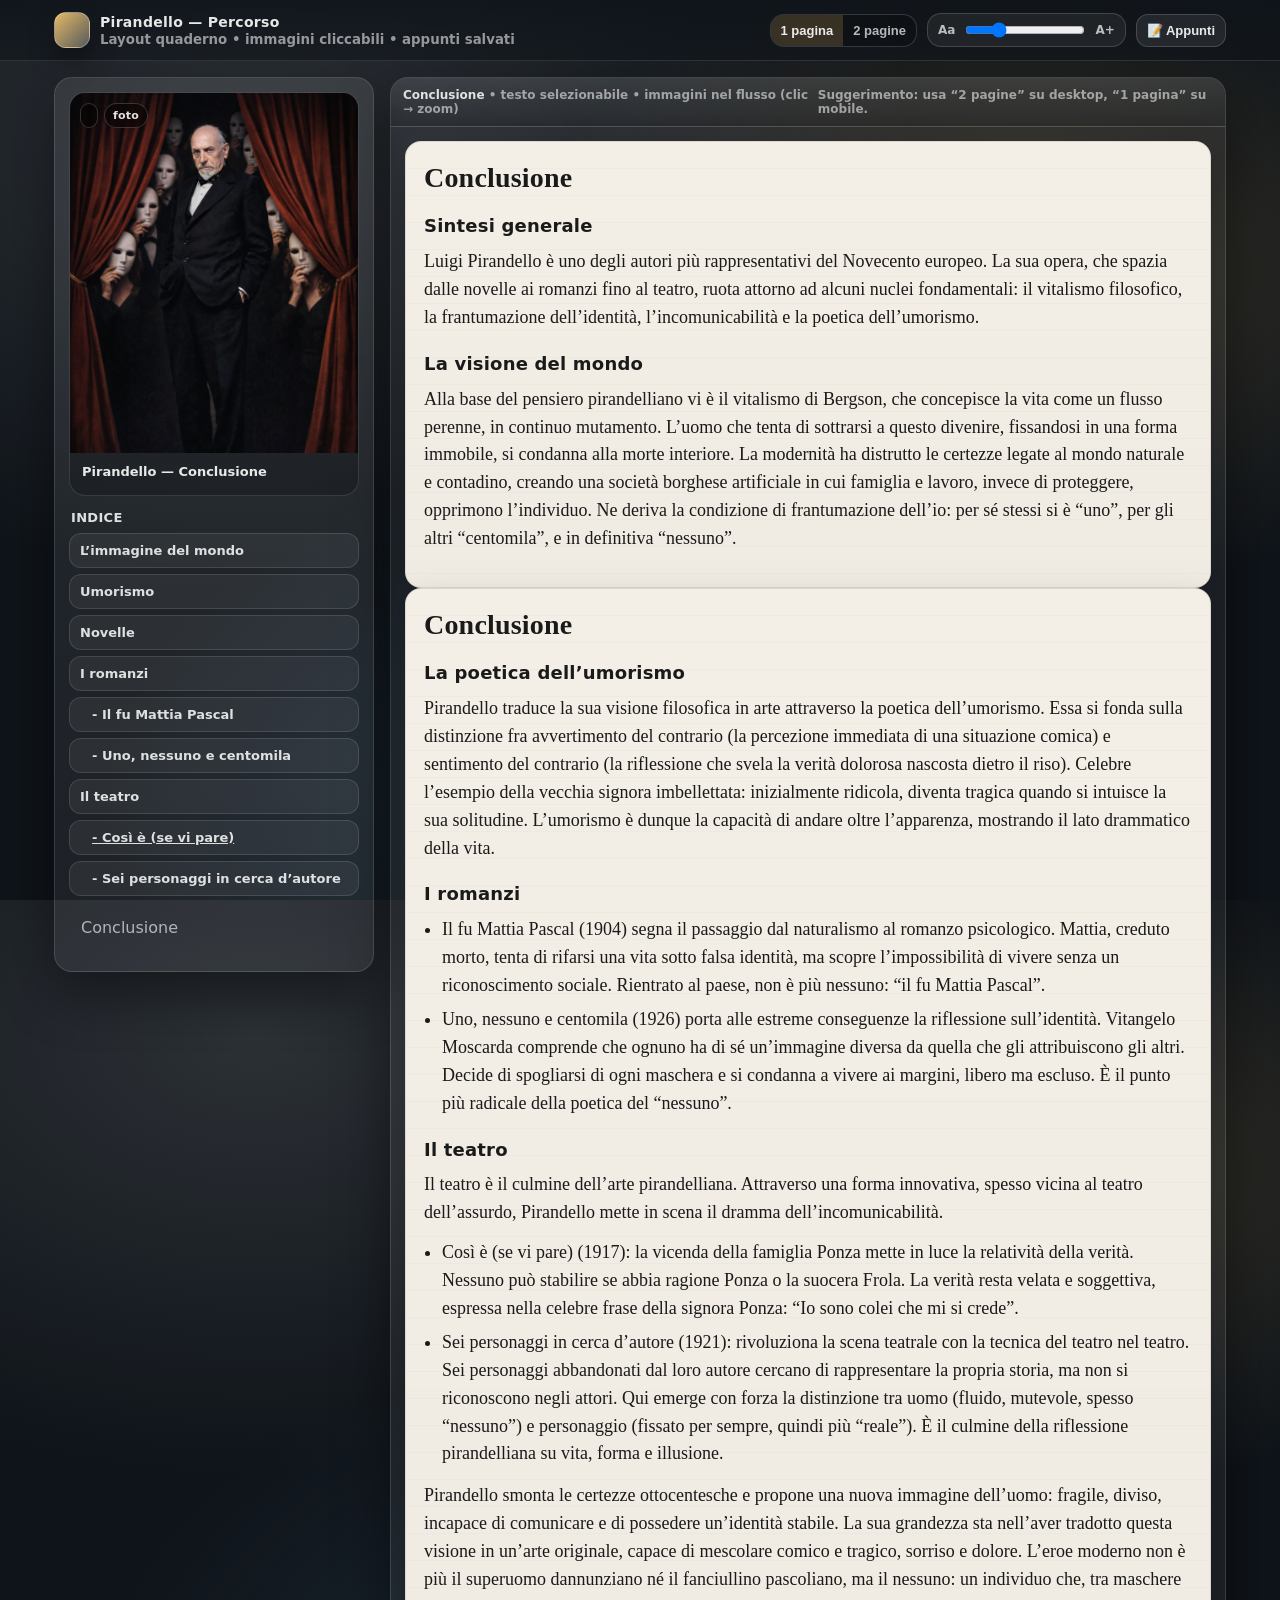
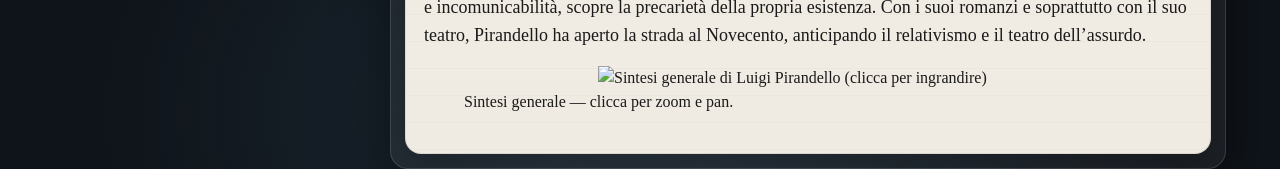
==== commit 81670454: "Rename Conclusione 3.html to Conclusione.html" ====
--- a/Conclusione.html
+++ b/Conclusione.html
@@ -632,7 +632,11 @@
       color: rgba(255,255,255,.70);
       pointer-events:none;
     }
-  </style>
+  
+.index-item.disabled{display:block; padding:10px 12px; margin:6px 0; border-radius:12px; opacity:.55; cursor:default; user-select:none;}
+
+.index-item.disabled{display:block; padding:10px 12px; margin:6px 0; border-radius:12px; opacity:.7; cursor:default; user-select:none;}
+</style>
 </head>
 <body>
 
@@ -714,10 +718,10 @@
           <a href="Uno.html" style="padding-left:22px;">- Uno, nessuno e centomila</a>
 
           <a href="Teatro.html">Il teatro</a>
-          <a href="Cosi.html" style="padding-left:22px; font-weight:800; text-decoration:underline;">- Conclusione</a>
+          <a href="Cosi.html" style="padding-left:22px; font-weight:800; text-decoration:underline;">- Così è (se vi pare)</a>
           <a href="Sei.html" style="padding-left:22px;">- Sei personaggi in cerca d’autore</a>
 
-          <a href="Conclusione.html">Conclusione</a>
+          <span class="index-item disabled">Conclusione</span>
 
         </nav>
 
@@ -773,8 +777,8 @@
 <p>Pirandello smonta le certezze ottocentesche e propone una nuova immagine dell’uomo: fragile, diviso, incapace di comunicare e di possedere un’identità stabile. La sua grandezza sta nell’aver tradotto questa visione in un’arte originale, capace di mescolare comico e tragico, sorriso e dolore. L’eroe moderno non è più il superuomo dannunziano né il fanciullino pascoliano, ma il nessuno: un individuo che, tra maschere e incomunicabilità, scopre la precarietà della propria esistenza. Con i suoi romanzi e soprattutto con il suo teatro, Pirandello ha aperto la strada al Novecento, anticipando il relativismo e il teatro dell’assurdo.</p>
 
 
-<figure class="float-media full">
-  <img class="thumb" src="assets/Conclusione.png" alt="Sintesi generale di Luigi Pirandello (clicca per ingrandire)" />
+<figure class="float-media">
+  <img class="thumb" src="assets/Conclusione.png" style="max-width:420px; width:100%; height:auto; display:block; margin:0 auto;" alt="Sintesi generale di Luigi Pirandello (clicca per ingrandire)" />
   <figcaption>Sintesi generale — clicca per zoom e pan.</figcaption>
 </figure>
 
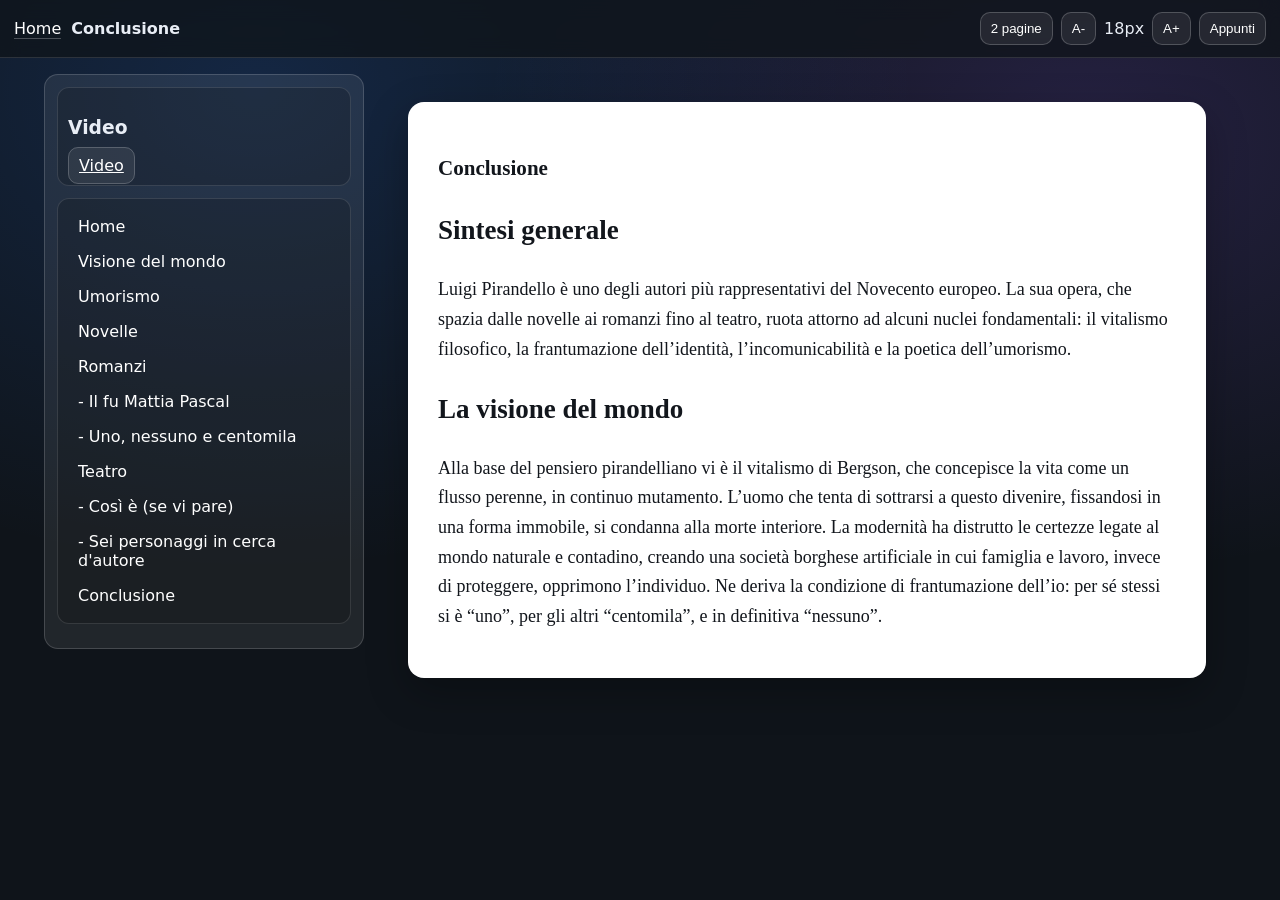
==== commit 393c0cce: "Refactor all pages to use shared uniform UI layout" ====
--- a/Conclusione.html
+++ b/Conclusione.html
@@ -3,744 +3,47 @@
 <head>
   <meta charset="utf-8" />
   <meta name="viewport" content="width=device-width,initial-scale=1" />
+  <link rel="icon" href="data:," />
   <title>Pirandello — Conclusione</title>
-  <style>
-    :root{
-      --bg:#0f141a;
-      --panel:rgba(255,255,255,.08);
-      --panel2:rgba(0,0,0,.14);
-      --stroke:rgba(255,255,255,.16);
-      --stroke2:rgba(255,255,255,.12);
-      --text:rgba(255,255,255,.90);
-      --muted:rgba(255,255,255,.70);
-      --muted2:rgba(255,255,255,.55);
-      --accent:#f0c36a;
-      --paper:#f4efe6;
-      --ink:#1a1a1a;
-      --shadow: 0 20px 55px rgba(0,0,0,.45);
-      --radius: 18px;
-      --radius2: 14px;
-      --font: ui-serif, Georgia, "Times New Roman", Times, serif;
-      --ui: ui-sans-serif, system-ui, -apple-system, Segoe UI, Roboto, Arial, sans-serif;
-
-      --paperLine: rgba(0,0,0,.06);
-      --paperEdge: rgba(0,0,0,.10);
-    }
-
-    *{ box-sizing:border-box; }
-    html,body{ height:100%; }
-    body{
-      margin:0;
-      background:
-        radial-gradient(1200px 800px at 20% 15%, rgba(255,255,255,.12), transparent 55%),
-        radial-gradient(900px 600px at 80% 30%, rgba(240,195,106,.18), transparent 55%),
-        radial-gradient(900px 600px at 50% 90%, rgba(130,200,255,.12), transparent 60%),
-        var(--bg);
-      color:var(--text);
-      font-family:var(--ui);
-      overflow-x:hidden;
-    }
-
-    header{
-      position:sticky; top:0; z-index:20;
-      backdrop-filter: blur(12px);
-      background: linear-gradient(to bottom, rgba(15,20,26,.82), rgba(15,20,26,.55));
-      border-bottom:1px solid var(--stroke2);
-    }
-    .topbar{
-      max-width:1200px;
-      margin:0 auto;
-      display:flex;
-      align-items:center;
-      gap:14px;
-      padding:12px 14px;
-    }
-    .brand{
-      display:flex; align-items:center; gap:10px;
-      min-width:240px;
-    }
-    .logo{
-      width:36px; height:36px; border-radius:12px;
-      background: linear-gradient(135deg, rgba(240,195,106,.95), rgba(255,255,255,.28));
-      box-shadow: 0 12px 26px rgba(0,0,0,.35);
-      border:1px solid rgba(255,255,255,.25);
-    }
-    .brand h2{
-      margin:0; font-size:14px; letter-spacing:.3px; font-weight:800;
-    }
-    .brand small{ display:block; margin-top:2px; color:var(--muted2); font-weight:600; }
-
-    .controls{
-      margin-left:auto;
-      display:flex;
-      align-items:center;
-      gap:10px;
-      flex-wrap:wrap;
-      justify-content:flex-end;
-    }
-    .btn{
-      border:1px solid var(--stroke);
-      background: rgba(255,255,255,.08);
-      color:var(--text);
-      padding:8px 10px;
-      border-radius:12px;
-      font-weight:700;
-      cursor:pointer;
-      transition:.2s;
-      font-size:13px;
-    }
-    .btn:hover{ transform: translateY(-1px); background: rgba(255,255,255,.12); }
-    .btn:active{ transform: translateY(0px); }
-
-    .seg{
-      display:flex;
-      border:1px solid var(--stroke);
-      border-radius:14px;
-      overflow:hidden;
-      background: rgba(0,0,0,.18);
-    }
-    .seg button{
-      padding:8px 10px;
-      border:0;
-      background:transparent;
-      color:var(--muted);
-      font-weight:800;
-      cursor:pointer;
-      font-size:13px;
-    }
-    .seg button.active{
-      background: rgba(240,195,106,.18);
-      color:var(--text);
-    }
-
-    .slider{
-      display:flex;
-      align-items:center;
-      gap:8px;
-      padding:6px 10px;
-      border:1px solid var(--stroke);
-      border-radius:14px;
-      background: rgba(255,255,255,.06);
-      font-weight:800;
-      color:var(--muted);
-      font-size:12px;
-    }
-    input[type="range"]{ width:120px; }
-
-    .wrap{
-      max-width:1200px;
-      margin: 16px auto 60px;
-      padding:0 14px;
-      display:grid;
-      grid-template-columns: 320px 1fr;
-      gap:16px;
-    }
-
-    @media (max-width: 980px){
-      .wrap{ grid-template-columns: 1fr; }
-      .brand{ min-width:auto; }
-      .controls{ justify-content:flex-start; margin-left:0; }
-    }
-
-    /* ====== SIDEBAR ====== */
-    .sidebar{
-      border:1px solid var(--stroke2);
-      border-radius: var(--radius);
-      background: linear-gradient(180deg, rgba(255,255,255,.09), rgba(255,255,255,.06));
-      box-shadow: var(--shadow);
-      overflow:hidden;
-      position:sticky;
-      top:72px;
-      align-self:start;
-    }
-    .side-inner{ padding:14px; }
-
-    .author-card{
-      border:1px solid var(--stroke2);
-      border-radius: 16px;
-      overflow:hidden;
-      background: rgba(0,0,0,.20);
-      position:relative;
-    }
-    .media-frame{
-      width:100%;
-      aspect-ratio: 4/5;
-      background: rgba(0,0,0,.28);
-      position:relative;
-      display:grid;
-      place-items:center;
-      overflow:hidden;
-    }
-    .author-card img{
-      width:100%;
-      height:100%;
-      object-fit: cover;
-      object-position: center;
-      display:block;
-      cursor:pointer;
-    }
-
-    .overlay{
-      position:absolute;
-      left:10px; top:10px;
-      display:flex; gap:6px; flex-wrap:wrap;
-      pointer-events:none;
-    }
-    .badge{
-      font-family:var(--ui);
-      font-size:11px;
-      padding:5px 8px;
-      border-radius: 999px;
-      background: rgba(0,0,0,.45);
-      border:1px solid rgba(255,255,255,.18);
-      color:rgba(255,255,255,.88);
-      font-weight:800;
-      letter-spacing:.2px;
-      backdrop-filter: blur(8px);
-    }
-
-    .heygen{
-      width:100%; height:100%;
-      display:none;
-      position:absolute;
-      inset:0;
-      background: rgba(0,0,0,.28);
-    }
-    .heygen iframe{
-      width:100%; height:100%;
-      border:0;
-      display:block;
-    }
-    .media-actions{
-      position:absolute;
-      right:10px; top:10px;
-      z-index:2;
-      display:flex;
-      gap:8px;
-    }
-    .mini-btn{
-      font-family:var(--ui);
-      font-weight:900;
-      font-size:12px;
-      padding:7px 10px;
-      border-radius: 12px;
-      border:1px solid rgba(255,255,255,.22);
-      background: rgba(0,0,0,.45);
-      color: rgba(255,255,255,.92);
-      cursor:pointer;
-      backdrop-filter: blur(8px);
-      transition:.18s;
-    }
-    .mini-btn:hover{ transform: translateY(-1px); }
-
-    .author-meta{
-      padding:10px 12px 12px;
-      font-family: var(--ui);
-      color: var(--muted);
-      font-size:12px;
-      line-height:1.35;
-    }
-    .author-meta strong{
-      display:block;
-      color: var(--text);
-      font-size:13px;
-      margin-bottom:2px;
-    }
-
-    .side-title{
-      margin:14px 2px 8px;
-      font-family: var(--ui);
-      font-weight:900;
-      letter-spacing:.3px;
-      color: rgba(255,255,255,.86);
-      font-size:13px;
-      text-transform: uppercase;
-    }
-
-    .index{
-      display:flex;
-      flex-direction:column;
-      gap:6px;
-      padding-bottom:4px;
-    }
-    .index a{
-      text-decoration:none;
-      color: rgba(255,255,255,.85);
-      font-weight:800;
-      font-size:13px;
-      padding:9px 10px;
-      border-radius: 12px;
-      border:1px solid rgba(255,255,255,.12);
-      background: rgba(255,255,255,.06);
-      transition:.18s;
-    }
-    .index a:hover{
-      transform: translateY(-1px);
-      background: rgba(240,195,106,.14);
-      border-color: rgba(240,195,106,.28);
-    }
-
-    /* ====== BOOK/PAGES ====== */
-    .book{
-      border:1px solid var(--stroke2);
-      border-radius: var(--radius);
-      background: rgba(255,255,255,.06);
-      box-shadow: var(--shadow);
-      overflow:hidden;
-    }
-    .book-top{
-      display:flex;
-      align-items:center;
-      justify-content:space-between;
-      padding:10px 12px;
-      border-bottom:1px solid var(--stroke2);
-      background: linear-gradient(180deg, rgba(255,255,255,.07), rgba(0,0,0,.10));
-      font-family: var(--ui);
-    }
-    .book-top .hint{
-      color: var(--muted2);
-      font-size:12px;
-      font-weight:700;
-    }
-    .book-top .hint b{ color:rgba(255,255,255,.85); }
-
-    .pages{
-      display:grid;
-      grid-template-columns: 1fr;
-      gap:0;
-      padding:14px;
-    }
-    .two .pages{
-      grid-template-columns: 1fr 1fr;
-      gap:14px;
-    }
-    @media (max-width: 980px){
-      .two .pages{ grid-template-columns: 1fr; }
-    }
-
-    .page{
-      background: var(--paper);
-      color: var(--ink);
-      border-radius: 16px;
-      padding: 18px 18px 22px;
-      border:1px solid var(--paperEdge);
-      position:relative;
-      overflow:hidden;
-      box-shadow: 0 16px 35px rgba(0,0,0,.22);
-      font-family: var(--font);
-      line-height: 1.55;
-    }
-    .page:before{
-      content:"";
-      position:absolute;
-      inset:0;
-      background:
-        linear-gradient(to bottom, transparent, rgba(0,0,0,.03)),
-        repeating-linear-gradient(
-          to bottom,
-          transparent 0px,
-          transparent 26px,
-          var(--paperLine) 27px
-        );
-      pointer-events:none;
-      opacity:.55;
-    }
-    .page-inner{ position:relative; z-index:1; }
-
-    .page h1{
-      font-size: 28px;
-      margin: 2px 0 10px;
-      line-height:1.15;
-      letter-spacing:.2px;
-    }
-    .page h2{
-      font-size: 18px;
-      margin: 18px 0 8px;
-      font-family: var(--ui);
-      letter-spacing:.2px;
-    }
-    .page p{
-      margin: 0 0 12px;
-      font-size: 17px;
-    }
-    .page ul{
-      margin: 6px 0 14px 18px;
-      padding:0;
-    }
-    .page li{ margin: 6px 0; font-size: 16.5px; }
-
-    .meta{
-      display:flex;
-      flex-wrap:wrap;
-      gap:8px;
-      margin: 10px 0 12px;
-      font-family: var(--ui);
-    }
-    .meta span{
-      font-size: 12px;
-      padding:6px 10px;
-      border-radius: 999px;
-      border:1px solid rgba(0,0,0,.12);
-      background: rgba(0,0,0,.04);
-      font-weight:800;
-      color: rgba(0,0,0,.72);
-    }
-
-    figure.inline-media{
-      margin: 12px 0 14px;
-      border-radius: 16px;
-      border:1px solid rgba(0,0,0,.12);
-      background: rgba(255,255,255,.45);
-      overflow:hidden;
-      box-shadow: 0 10px 22px rgba(0,0,0,.14);
-    }
-    figure.inline-media img.thumb{
-      width:100%;
-      display:block;
-      cursor: zoom-in;
-      max-height: 380px;
-      object-fit: contain;
-      background: rgba(0,0,0,.02);
-    }
-    figure.inline-media figcaption{
-      font-family: var(--ui);
-      font-size: 12px;
-      padding: 10px 12px;
-      color: rgba(0,0,0,.70);
-      border-top:1px solid rgba(0,0,0,.10);
-    }
-
-    .quote{
-      border-left: 4px solid rgba(240,195,106,.85);
-      padding: 10px 12px;
-      margin: 14px 0;
-      background: rgba(240,195,106,.18);
-      border-radius: 12px;
-      font-style: italic;
-      font-size: 16.5px;
-    }
-
-
-    /* ====== ACCORDION (brani a tendina) ====== */
-    details.accordion{
-      margin: 10px 0 14px;
-      border:1px solid rgba(0,0,0,.12);
-      border-radius: 14px;
-      background: rgba(255,255,255,.55);
-      box-shadow: 0 10px 22px rgba(0,0,0,.10);
-      overflow:hidden;
-    }
-    details.accordion summary{
-      cursor:pointer;
-      list-style:none;
-      padding: 10px 12px;
-      font-family: var(--ui);
-      font-weight: 900;
-      font-size: 13px;
-      color: rgba(0,0,0,.78);
-      background: rgba(240,195,106,.18);
-      border-bottom:1px solid rgba(0,0,0,.10);
-      user-select:none;
-    }
-    details.accordion summary::-webkit-details-marker{ display:none; }
-    details.accordion[open] summary{
-      background: rgba(240,195,106,.26);
-    }
-    .acc-body{ padding: 10px 12px 12px; }
-    .brano{
-      font-family: var(--font);
-      font-size: 16.5px;
-      line-height: 1.55;
-      color: rgba(0,0,0,.92);
-      white-space: normal;
-    }
-
-    /* ====== IMAGE MODAL (zoom/pan/reset + resize) ====== */
-    .img-pop{
-      position:fixed;
-      inset:0;
-      background: rgba(0,0,0,.75);
-      display:none;
-      z-index:80;
-    }
-    .img-pop.open{ display:block; }
-
-    .img-pop .panel{
-      position:absolute;
-      left:50%;
-      top:50%;
-      transform: translate(-50%,-50%);
-      width:min(920px, 92vw);
-      height:min(640px, 80vh);
-      background: rgba(15,20,26,.92);
-      border:1px solid rgba(255,255,255,.18);
-      border-radius: 18px;
-      box-shadow: 0 22px 60px rgba(0,0,0,.60);
-      overflow:hidden;
-    }
-    .pop-top{
-      display:flex;
-      align-items:center;
-      justify-content:space-between;
-      gap:10px;
-      padding:10px 10px;
-      border-bottom:1px solid rgba(255,255,255,.14);
-      font-family: var(--ui);
-      color: rgba(255,255,255,.88);
-      font-weight:900;
-    }
-    .pop-top .title{
-      font-size:12px;
-      letter-spacing:.2px;
-      opacity:.95;
-      white-space:nowrap;
-      overflow:hidden;
-      text-overflow:ellipsis;
-      max-width: 55%;
-    }
-    .pop-actions{
-      display:flex; gap:8px; flex-wrap:wrap; justify-content:flex-end;
-    }
-    .pop-actions button{
-      border:1px solid rgba(255,255,255,.18);
-      background: rgba(255,255,255,.08);
-      color: rgba(255,255,255,.92);
-      padding:7px 10px;
-      border-radius: 12px;
-      cursor:pointer;
-      font-weight:900;
-      font-size:12px;
-    }
-    .pop-actions button:hover{ background: rgba(255,255,255,.12); }
-    .pop-body{
-      width:100%;
-      height: calc(100% - 52px);
-      position:relative;
-      overflow:hidden;
-      touch-action:none;
-    }
-    .pop-body img{
-      position:absolute;
-      left:50%;
-      top:50%;
-      transform: translate(-50%,-50%) scale(1);
-      transform-origin: center center;
-      user-select:none;
-      -webkit-user-drag:none;
-      max-width:none;
-      max-height:none;
-      cursor: grab;
-    }
-    .pop-body img:active{ cursor: grabbing; }
-
-    .resize-handle{
-      position:absolute;
-      width:18px; height:18px;
-      right:8px; bottom:8px;
-      border-radius: 6px;
-      border:1px solid rgba(255,255,255,.22);
-      background: rgba(255,255,255,.10);
-      cursor: nwse-resize;
-    }
-
-    /* ====== NOTES WINDOW (draggable, autosave, export, per-file key) ====== */
-    .notes{
-      position:fixed;
-      right: 18px;
-      bottom: 18px;
-      width:min(360px, calc(100vw - 28px));
-      height: 320px;
-      background: rgba(15,20,26,.92);
-      border:1px solid rgba(255,255,255,.18);
-      border-radius: 18px;
-      box-shadow: 0 20px 55px rgba(0,0,0,.55);
-      z-index:60;
-      display:none;
-      overflow:hidden;
-    }
-    .notes.open{ display:block; }
-
-    .notes .bar{
-      display:flex;
-      align-items:center;
-      justify-content:space-between;
-      gap:10px;
-      padding:10px 10px;
-      background: rgba(255,255,255,.06);
-      border-bottom:1px solid rgba(255,255,255,.14);
-      font-family: var(--ui);
-      color: rgba(255,255,255,.88);
-      font-weight:900;
-      cursor:grab;
-      user-select:none;
-    }
-    .notes .bar:active{ cursor:grabbing; }
-    .notes .bar .left{
-      display:flex; gap:8px; align-items:center;
-      font-size:12px;
-      letter-spacing:.2px;
-    }
-    .notes .bar .dot{
-      width:10px; height:10px; border-radius:99px;
-      background: rgba(240,195,106,.95);
-      box-shadow: 0 0 0 2px rgba(240,195,106,.20);
-    }
-    .notes .bar .right{
-      display:flex; gap:6px; flex-wrap:wrap; justify-content:flex-end;
-    }
-    .notes .bar button{
-      border:1px solid rgba(255,255,255,.18);
-      background: rgba(255,255,255,.08);
-      color: rgba(255,255,255,.92);
-      padding:6px 9px;
-      border-radius: 12px;
-      cursor:pointer;
-      font-weight:900;
-      font-size:12px;
-    }
-    .notes .bar button:hover{ background: rgba(255,255,255,.12); }
-
-    .notes textarea{
-      width:100%;
-      height: calc(100% - 52px);
-      border:0;
-      outline:none;
-      resize:none;
-      background: transparent;
-      color: rgba(255,255,255,.92);
-      padding: 12px 12px 10px;
-      font-family: ui-monospace, SFMono-Regular, Menlo, Monaco, Consolas, "Liberation Mono", monospace;
-      font-size: 13px;
-      line-height: 1.45;
-    }
-
-    .notes .status{
-      position:absolute;
-      left:12px;
-      bottom:8px;
-      font-family: var(--ui);
-      font-size:11px;
-      color: rgba(255,255,255,.70);
-      pointer-events:none;
-    }
-    .notes .count{
-      position:absolute;
-      right:12px;
-      bottom:8px;
-      font-family: var(--ui);
-      font-size:11px;
-      color: rgba(255,255,255,.70);
-      pointer-events:none;
-    }
-  
-.index-item.disabled{display:block; padding:10px 12px; margin:6px 0; border-radius:12px; opacity:.55; cursor:default; user-select:none;}
-
-.index-item.disabled{display:block; padding:10px 12px; margin:6px 0; border-radius:12px; opacity:.7; cursor:default; user-select:none;}
-</style>
+  <link rel="stylesheet" href="assets/css/app.css" />
 </head>
 <body>
-
-  <header>
-    <div class="topbar">
-      <div class="brand">
-        <div class="logo" aria-hidden="true"></div>
-        <div>
-          <h2>Pirandello — Percorso</h2>
-          <small>Layout quaderno • immagini cliccabili • appunti salvati</small>
-        </div>
-      </div>
-
-      <div class="controls">
-        <div class="seg" role="tablist" aria-label="Modalità pagine">
-          <button id="onePageBtn" class="active" type="button" aria-selected="true">1 pagina</button>
-          <button id="twoPageBtn" type="button" aria-selected="false">2 pagine</button>
-        </div>
-
-        <div class="slider" title="Dimensione testo">
-          Aa <input id="fontSize" type="range" min="16" max="24" value="18" /> A+
-        </div>
-
-        <button class="btn" id="toggleNotes" aria-pressed="false">📝 Appunti</button>
-      </div>
+  <header class="app-header">
+    <div class="header-left">
+      <a class="home-link" href="index.html">Home</a>
+      <span class="page-name">Conclusione</span>
+    </div>
+    <div class="header-controls">
+      <button id="togglePages" class="btn" aria-label="Alterna una o due pagine" aria-pressed="false">2 pagine</button>
+      <button id="fontMinus" class="btn" aria-label="Riduci font">A-</button>
+      <span id="fontValue">18px</span>
+      <button id="fontPlus" class="btn" aria-label="Aumenta font">A+</button>
+      <button id="toggleNotes" class="btn" aria-label="Apri appunti">Appunti</button>
     </div>
   </header>
 
-  <div class="wrap">
-    <!-- SINISTRA -->
-    <aside class="sidebar">
-      <div class="side-inner">
-
-        <div class="author-card" aria-label="Autore e video">
-          <div class="media-frame" id="mediaFrame">
-            <img id="authorImg" src="assets/IMG_3679.png" alt="Pirandello (clicca per video)" />
-
-            <div class="overlay">
-              <span class="badge"></span>
-              <span class="badge" id="mediaState">foto</span>
-            </div>
-
-            <div class="heygen" id="heygenWrap" aria-hidden="true">
-              <div class="media-actions">
-                <button class="mini-btn" id="backToImg" type="button">Torna alla foto</button>
-              </div>
-
-              <iframe
-                id="heygenIframe"
-                width="560"
-                height="315"
-                src="https://www.youtube.com/embed/9pYdHj98EaU?autoplay=1&mute=1&playsinline=1&rel=0"
-                title="YouTube video player"
-                frameborder="0"
-                allow="accelerometer; autoplay; clipboard-write; encrypted-media; gyroscope; picture-in-picture; web-share"
-                referrerpolicy="strict-origin-when-cross-origin"
-                allowfullscreen>
-              </iframe>
-            </div>
-          </div>
-
-          <div class="author-meta">
-            <strong>Pirandello — Conclusione</strong>
-            <span></span>
-          </div>
-        </div>
-
-        <!-- INDICE -->
-        <div class="side-title">Indice</div>
-        <nav class="index" aria-label="Indice">
-          
-          <a href="Pirandello.html">L’immagine del mondo</a>
-
-          <a href="Umorismo.html">Umorismo</a>
-          <a href="Novelle.html">Novelle</a>
-
-          <a href="Romanzi.html">I romanzi</a>
-          <a href="Mattia.html" style="padding-left:22px;">- Il fu Mattia Pascal</a>
-          <a href="Uno.html" style="padding-left:22px;">- Uno, nessuno e centomila</a>
-
-          <a href="Teatro.html">Il teatro</a>
-          <a href="Cosi.html" style="padding-left:22px; font-weight:800; text-decoration:underline;">- Così è (se vi pare)</a>
-          <a href="Sei.html" style="padding-left:22px;">- Sei personaggi in cerca d’autore</a>
-
-          <span class="index-item disabled">Conclusione</span>
-
-        </nav>
-
-      </div>
+  <div class="layout">
+    <aside class="left-panel">
+      <section class="video-box" aria-label="Video">
+        <h3>Video</h3>
+        <a class="btn" href="#" aria-label="Video">Video</a>
+      </section>
+      <nav class="global-index" aria-label="Indice generale">
+  <a href="index.html">Home</a>
+  <a href="Pirandello.html">Visione del mondo</a>
+  <a href="Umorismo.html">Umorismo</a>
+  <a href="Novelle.html">Novelle</a>
+  <a href="Romanzi.html">Romanzi</a>
+  <a href="Mattia.html">- Il fu Mattia Pascal</a>
+  <a href="Uno.html">- Uno, nessuno e centomila</a>
+  <a href="Teatro.html">Teatro</a>
+  <a href="Cosi.html">- Così è (se vi pare)</a>
+  <a href="Sei.html">- Sei personaggi in cerca d'autore</a>
+  <a href="Conclusione.html">Conclusione</a>
+</nav>
     </aside>
-
-    <!-- DESTRA -->
-    <section class="book" id="book">
-      <div class="book-top">
-        <div class="hint">
-          <b>Conclusione</b> • testo selezionabile • immagini nel flusso (clic → zoom)
-        </div>
-        <div class="hint">Suggerimento: usa “2 pagine” su desktop, “1 pagina” su mobile.</div>
-      </div>
-
-      <div class="pages" id="pages">
-
-        
-        <!-- PAGINA 1 -->
+    <section class="lesson-area">
+      <div class="lesson-pages lesson-text"><!-- PAGINA 1 -->
         <article class="page" id="page1">
           <div class="page-inner">
 
@@ -749,344 +52,40 @@
 <p>Luigi Pirandello è uno degli autori più rappresentativi del Novecento europeo. La sua opera, che spazia dalle novelle ai romanzi fino al teatro, ruota attorno ad alcuni nuclei fondamentali: il vitalismo filosofico, la frantumazione dell’identità, l’incomunicabilità e la poetica dell’umorismo.</p>
 
 <h2>La visione del mondo</h2>
-<p>Alla base del pensiero pirandelliano vi è il vitalismo di Bergson, che concepisce la vita come un flusso perenne, in continuo mutamento. L’uomo che tenta di sottrarsi a questo divenire, fissandosi in una forma immobile, si condanna alla morte interiore. La modernità ha distrutto le certezze legate al mondo naturale e contadino, creando una società borghese artificiale in cui famiglia e lavoro, invece di proteggere, opprimono l’individuo. Ne deriva la condizione di frantumazione dell’io: per sé stessi si è “uno”, per gli altri “centomila”, e in definitiva “nessuno”.</p>
-
-</div>
-        </article>
-
-        <!-- PAGINA 2 -->
-        <article class="page" id="page2">
-          <div class="page-inner">
-
-<h1>Conclusione</h1>
-<h2>La poetica dell’umorismo</h2>
-<p>Pirandello traduce la sua visione filosofica in arte attraverso la poetica dell’umorismo. Essa si fonda sulla distinzione fra avvertimento del contrario (la percezione immediata di una situazione comica) e sentimento del contrario (la riflessione che svela la verità dolorosa nascosta dietro il riso). Celebre l’esempio della vecchia signora imbellettata: inizialmente ridicola, diventa tragica quando si intuisce la sua solitudine. L’umorismo è dunque la capacità di andare oltre l’apparenza, mostrando il lato drammatico della vita.</p>
-
-<h2>I romanzi</h2>
-<ul>
-<li>Il fu Mattia Pascal (1904) segna il passaggio dal naturalismo al romanzo psicologico. Mattia, creduto morto, tenta di rifarsi una vita sotto falsa identità, ma scopre l’impossibilità di vivere senza un riconoscimento sociale. Rientrato al paese, non è più nessuno: “il fu Mattia Pascal”.</li>
-<li>Uno, nessuno e centomila (1926) porta alle estreme conseguenze la riflessione sull’identità. Vitangelo Moscarda comprende che ognuno ha di sé un’immagine diversa da quella che gli attribuiscono gli altri. Decide di spogliarsi di ogni maschera e si condanna a vivere ai margini, libero ma escluso. È il punto più radicale della poetica del “nessuno”.</li>
-</ul>
-
-<h2>Il teatro</h2>
-<p>Il teatro è il culmine dell’arte pirandelliana. Attraverso una forma innovativa, spesso vicina al teatro dell’assurdo, Pirandello mette in scena il dramma dell’incomunicabilità.</p>
-<ul>
-<li>Così è (se vi pare) (1917): la vicenda della famiglia Ponza mette in luce la relatività della verità. Nessuno può stabilire se abbia ragione Ponza o la suocera Frola. La verità resta velata e soggettiva, espressa nella celebre frase della signora Ponza: “Io sono colei che mi si crede”.</li>
-<li>Sei personaggi in cerca d’autore (1921): rivoluziona la scena teatrale con la tecnica del teatro nel teatro. Sei personaggi abbandonati dal loro autore cercano di rappresentare la propria storia, ma non si riconoscono negli attori. Qui emerge con forza la distinzione tra uomo (fluido, mutevole, spesso “nessuno”) e personaggio (fissato per sempre, quindi più “reale”). È il culmine della riflessione pirandelliana su vita, forma e illusione.</li>
-</ul>
-<p>Pirandello smonta le certezze ottocentesche e propone una nuova immagine dell’uomo: fragile, diviso, incapace di comunicare e di possedere un’identità stabile. La sua grandezza sta nell’aver tradotto questa visione in un’arte originale, capace di mescolare comico e tragico, sorriso e dolore. L’eroe moderno non è più il superuomo dannunziano né il fanciullino pascoliano, ma il nessuno: un individuo che, tra maschere e incomunicabilità, scopre la precarietà della propria esistenza. Con i suoi romanzi e soprattutto con il suo teatro, Pirandello ha aperto la strada al Novecento, anticipando il relativismo e il teatro dell’assurdo.</p>
-
-
-<figure class="float-media">
-  <img class="thumb" src="assets/Conclusione.png" style="max-width:420px; width:100%; height:auto; display:block; margin:0 auto;" alt="Sintesi generale di Luigi Pirandello (clicca per ingrandire)" />
-  <figcaption>Sintesi generale — clicca per zoom e pan.</figcaption>
-</figure>
-
-
-</div>
-        </article>
-
-</div>
+<p>Alla base del pensiero pirandelliano vi è il vitalismo di Bergson, che concepisce la vita come un flusso perenne, in continuo mutamento. L’uomo che tenta di sottrarsi a questo divenire, fissandosi in una forma immobile, si condanna alla morte interiore. La modernità ha distrutto le certezze legate al mondo naturale e contadino, creando una società borghese artificiale in cui famiglia e lavoro, invece di proteggere, opprimono l’individuo. Ne deriva la condizione di frantumazione dell’io: per sé stessi si è “uno”, per gli altri “centomila”, e in definitiva “nessuno”.</p></div>
     </section>
   </div>
 
-  <!-- IMAGE POPUP -->
-  <div class="img-pop" id="imgPop" aria-hidden="true">
-    <div class="panel" id="popPanel" role="dialog" aria-modal="true" aria-label="Immagine ingrandita">
-      <div class="pop-top">
-        <div class="title" id="popTitle">Immagine</div>
-        <div class="pop-actions">
-          <button type="button" id="zoomIn">Zoom +</button>
-          <button type="button" id="zoomOut">Zoom −</button>
-          <button type="button" id="resetPop">Reset</button>
-          <button type="button" id="closePop">Chiudi</button>
+  <div id="imageViewer" aria-hidden="true">
+    <div class="viewer-card">
+      <div class="viewer-top">
+        <strong>Visualizzatore immagine</strong>
+        <div class="notes-actions">
+          <button class="icon-btn" id="zoomOut" aria-label="Zoom meno">-</button>
+          <button class="icon-btn" id="zoomIn" aria-label="Zoom più">+</button>
+          <button class="icon-btn" id="zoomReset" aria-label="Reset zoom">Reset</button>
+          <button class="icon-btn" id="closeViewer" aria-label="Chiudi visualizzatore">Chiudi</button>
         </div>
       </div>
-      <div class="pop-body" id="popBody">
-        <img id="popImg" alt="Immagine" />
-        <div class="resize-handle" id="popResize" title="Ridimensiona finestra"></div>
-      </div>
+      <div class="viewer-stage"><img id="viewerImg" alt="Immagine" /></div>
     </div>
   </div>
 
-  <!-- NOTES -->
-  <div class="notes" id="notesWin" aria-hidden="true">
-    <div class="bar" id="notesDrag" title="Trascina la finestra">
-      <div class="left">
-        <span class="dot" aria-hidden="true"></span>
-        <span>Appunti</span>
+  <div id="notesPanel" aria-hidden="true">
+    <div class="notes-card">
+      <div class="notes-top">
+        <strong>Appunti</strong>
+        <div class="notes-actions">
+          <button class="icon-btn" id="exportNotes" aria-label="Esporta appunti">Export .txt</button>
+          <button class="icon-btn" id="clearNotes" aria-label="Svuota appunti">Clear</button>
+          <button class="icon-btn" id="closeNotes" aria-label="Chiudi appunti">Close</button>
+        </div>
       </div>
-      <div class="right">
-        <button type="button" id="exportTxt">Export .txt</button>
-        <button type="button" id="clearNotes">Pulisci</button>
-        <button type="button" id="closeNotes">Chiudi</button>
-      </div>
+      <textarea id="notesText" aria-label="Area appunti"></textarea>
+      <div class="notes-top"><span>Salvataggio automatico per pagina</span></div>
     </div>
-    <textarea id="notesText" placeholder="Scrivi qui… (autosave)"></textarea>
-    <div class="status" id="status">Salvato</div>
-    <div class="count" id="counter">0 caratteri</div>
   </div>
 
-  <script>
-    // ====== INDICE ======
-    document.querySelectorAll('.index a').forEach(a=>{
-      a.addEventListener('click',(e)=>{
-        const href=a.getAttribute('href');
-        if(!href || !href.startsWith('#')) return;
-        const target=document.querySelector(href);
-        if(!target) return;
-        e.preventDefault();
-        target.scrollIntoView({behavior:'smooth', block:'start'});
-      });
-    });
-
-    // ====== 2 PAGINE ======
-    const onePageBtn=document.getElementById('onePageBtn');
-    const twoPageBtn=document.getElementById('twoPageBtn');
-    function setMode(two){
-      document.getElementById('book').classList.toggle('two', two);
-      onePageBtn.classList.toggle('active', !two);
-      twoPageBtn.classList.toggle('active', two);
-      onePageBtn.setAttribute('aria-selected', (!two).toString());
-      twoPageBtn.setAttribute('aria-selected', (two).toString());
-    }
-    onePageBtn.addEventListener('click',()=>setMode(false));
-    twoPageBtn.addEventListener('click',()=>setMode(true));
-
-    // ====== FONT SIZE ======
-    const fontSize=document.getElementById('fontSize');
-    function applyFont(){
-      const size=fontSize.value;
-      document.querySelectorAll('.page p, .page li').forEach(el=>el.style.fontSize = size+'px');
-      document.querySelectorAll('.page h1').forEach(el=>el.style.fontSize = (parseInt(size)+10)+'px');
-    }
-    fontSize.addEventListener('input', applyFont);
-    applyFont();
-
-    // ====== IMAGE POPUP (zoom/pan/reset + resize) ======
-    const imgPop=document.getElementById('imgPop');
-    const popImg=document.getElementById('popImg');
-    const popTitle=document.getElementById('popTitle');
-    const closePop=document.getElementById('closePop');
-    const zoomIn=document.getElementById('zoomIn');
-    const zoomOut=document.getElementById('zoomOut');
-    const resetPop=document.getElementById('resetPop');
-    const popBody=document.getElementById('popBody');
-    const popPanel=document.getElementById('popPanel');
-    const popResize=document.getElementById('popResize');
-
-    let pscale=1, ptx=0, pty=0;
-    let pdrag={active:false, x:0, y:0};
-
-    const clamp=(n,min,max)=>Math.max(min, Math.min(max,n));
-    const applyPopTransform=()=> {
-      popImg.style.transform = `translate(calc(-50% + ${ptx}px), calc(-50% + ${pty}px)) scale(${pscale})`;
-    };
-
-    function openImagePop(src,title){
-      popImg.src=src;
-      popTitle.textContent=title || 'Immagine';
-      pscale=1; ptx=0; pty=0; applyPopTransform();
-
-      imgPop.classList.add('open');
-      imgPop.setAttribute('aria-hidden','false');
-      document.body.style.overflow='hidden';
-    }
-    function closeImagePop(){
-      imgPop.classList.remove('open');
-      imgPop.setAttribute('aria-hidden','true');
-      document.body.style.overflow='';
-      popImg.src='';
-    }
-
-    document.querySelectorAll('img.thumb').forEach(img=>{
-      img.addEventListener('click', ()=>{
-        openImagePop(img.getAttribute('src'), img.dataset.title || img.alt);
-      });
-    });
-
-    closePop.addEventListener('click', closeImagePop);
-    imgPop.addEventListener('click', (e)=>{ if(e.target===imgPop) closeImagePop(); });
-
-    zoomIn.addEventListener('click', ()=>{ pscale=clamp(pscale*1.15, .6, 6); applyPopTransform(); });
-    zoomOut.addEventListener('click', ()=>{ pscale=clamp(pscale/1.15, .6, 6); applyPopTransform(); });
-    resetPop.addEventListener('click', ()=>{ pscale=1; ptx=0; pty=0; applyPopTransform(); });
-
-    popBody.addEventListener('wheel', (e)=>{
-      e.preventDefault();
-      const delta = Math.sign(e.deltaY);
-      if(delta>0) pscale = clamp(pscale/1.12, .6, 6);
-      else pscale = clamp(pscale*1.12, .6, 6);
-      applyPopTransform();
-    }, {passive:false});
-
-    popBody.addEventListener('pointerdown',(e)=>{
-      if(e.target===popResize) return;
-      pdrag.active=true;
-      pdrag.x=e.clientX;
-      pdrag.y=e.clientY;
-      popBody.setPointerCapture(e.pointerId);
-    });
-    popBody.addEventListener('pointermove',(e)=>{
-      if(!pdrag.active) return;
-      const dx=e.clientX-pdrag.x, dy=e.clientY-pdrag.y;
-      pdrag.x=e.clientX; pdrag.y=e.clientY;
-      ptx += dx; pty += dy;
-      applyPopTransform();
-    });
-    popBody.addEventListener('pointerup',()=>pdrag.active=false);
-    popBody.addEventListener('pointercancel',()=>pdrag.active=false);
-
-    // Resize panel
-    let presize={active:false, startX:0, startY:0, startW:0, startH:0};
-    popResize.addEventListener('pointerdown',(e)=>{
-      presize.active=true;
-      presize.startX=e.clientX; presize.startY=e.clientY;
-      const r=popPanel.getBoundingClientRect();
-      presize.startW=r.width; presize.startH=r.height;
-      popResize.setPointerCapture(e.pointerId);
-    });
-    popResize.addEventListener('pointermove',(e)=>{
-      if(!presize.active) return;
-      const dx=e.clientX-presize.startX, dy=e.clientY-presize.startY;
-      popPanel.style.width  = clamp(presize.startW+dx, 320, window.innerWidth-16) + 'px';
-      popPanel.style.height = clamp(presize.startH+dy, 240, window.innerHeight-16) + 'px';
-    });
-    popResize.addEventListener('pointerup',()=>presize.active=false);
-    popResize.addEventListener('pointercancel',()=>presize.active=false);
-
-    // ====== FOTO → VIDEO (solo nella sidebar) ======
-    const authorImg = document.getElementById('authorImg');
-    const heygenWrap = document.getElementById('heygenWrap');
-    const heygenIframe = document.getElementById('heygenIframe');
-    const backToImg = document.getElementById('backToImg');
-    const mediaState = document.getElementById('mediaState');
-
-    const REAL_SRC = heygenIframe.getAttribute('src');
-    heygenIframe.dataset.src = REAL_SRC;
-    heygenIframe.src = "about:blank";
-
-    function showVideo(){
-      heygenIframe.src = heygenIframe.dataset.src;
-      heygenWrap.style.display = "block";
-      heygenWrap.setAttribute("aria-hidden","false");
-      authorImg.style.visibility = "hidden";
-      mediaState.textContent = "video";
-    }
-    function showImage(){
-      heygenIframe.src = "about:blank";
-      heygenWrap.style.display = "none";
-      heygenWrap.setAttribute("aria-hidden","true");
-      authorImg.style.visibility = "visible";
-      mediaState.textContent = "foto";
-    }
-
-    authorImg.addEventListener('click', showVideo);
-    backToImg.addEventListener('click', showImage);
-
-    // ====== APPUNTI ======
-    const toggleNotes=document.getElementById('toggleNotes');
-    const notesWin=document.getElementById('notesWin');
-    const notesDrag=document.getElementById('notesDrag');
-    const notesText=document.getElementById('notesText');
-    const closeNotes=document.getElementById('closeNotes');
-    const exportTxt=document.getElementById('exportTxt');
-    const clearNotes=document.getElementById('clearNotes');
-    const statusEl=document.getElementById('status');
-    const counter=document.getElementById('counter');
-
-    const NOTES_KEY = `mw_notes::${location.pathname}`;
-    const POS_KEY = `mw_notes_pos::${location.pathname}`;
-
-    function openNotes(){ notesWin.classList.add('open'); toggleNotes.setAttribute('aria-pressed','true'); notesText.focus(); }
-    function closeNotesWin(){ notesWin.classList.remove('open'); toggleNotes.setAttribute('aria-pressed','false'); }
-
-    toggleNotes.addEventListener('click', ()=> notesWin.classList.contains('open') ? closeNotesWin() : openNotes());
-    closeNotes.addEventListener('click', closeNotesWin);
-
-    const saved=localStorage.getItem(NOTES_KEY);
-    if(saved!==null) notesText.value=saved;
-
-    function updateCounter(){ counter.textContent = `${notesText.value.length} caratteri`; }
-    updateCounter();
-
-    let saveTimer=null;
-    notesText.addEventListener('input', ()=>{
-      updateCounter();
-      statusEl.textContent='Scrivendo…';
-      clearTimeout(saveTimer);
-      saveTimer=setTimeout(()=>{
-        localStorage.setItem(NOTES_KEY, notesText.value);
-        statusEl.textContent='Salvato';
-      }, 350);
-    });
-
-    exportTxt.addEventListener('click', ()=>{
-      const blob=new Blob([notesText.value], {type:'text/plain;charset=utf-8'});
-      const a=document.createElement('a');
-      a.href=URL.createObjectURL(blob);
-      const base=(location.pathname.split('/').pop()||'appunti').replace('.html','');
-      a.download = `${base}-appunti.txt`;
-      document.body.appendChild(a);
-      a.click();
-      a.remove();
-      setTimeout(()=>URL.revokeObjectURL(a.href), 500);
-    });
-
-    clearNotes.addEventListener('click', ()=>{
-      if(!confirm('Vuoi cancellare gli appunti di questa lezione?')) return;
-      notesText.value='';
-      localStorage.removeItem(NOTES_KEY);
-      updateCounter();
-      statusEl.textContent='Cancellato';
-    });
-
-    // Drag + save position
-    let ndrag={active:false, startX:0, startY:0, startLeft:0, startTop:0};
-    const posSaved=localStorage.getItem(POS_KEY);
-    if(posSaved){
-      try{
-        const p=JSON.parse(posSaved);
-        notesWin.style.left = p.left+'px';
-        notesWin.style.top  = p.top+'px';
-        notesWin.style.right='auto';
-        notesWin.style.bottom='auto';
-      }catch(e){}
-    }
-
-    notesDrag.addEventListener('pointerdown',(e)=>{
-      ndrag.active=true;
-      const r=notesWin.getBoundingClientRect();
-      ndrag.startX=e.clientX; ndrag.startY=e.clientY;
-      ndrag.startLeft=r.left; ndrag.startTop=r.top;
-      notesDrag.setPointerCapture(e.pointerId);
-      notesWin.style.left=r.left+'px';
-      notesWin.style.top=r.top+'px';
-      notesWin.style.right='auto'; notesWin.style.bottom='auto';
-    });
-    notesDrag.addEventListener('pointermove',(e)=>{
-      if(!ndrag.active) return;
-      const dx=e.clientX-ndrag.startX, dy=e.clientY-ndrag.startY;
-      const r=notesWin.getBoundingClientRect(), w=r.width, h=r.height;
-      notesWin.style.left = clamp(ndrag.startLeft+dx, 8, window.innerWidth-w-8) + 'px';
-      notesWin.style.top  = clamp(ndrag.startTop +dy, 8, window.innerHeight-h-8) + 'px';
-    });
-    notesDrag.addEventListener('pointerup', ()=>{
-      if(!ndrag.active) return;
-      ndrag.active=false;
-      const r=notesWin.getBoundingClientRect();
-      localStorage.setItem(POS_KEY, JSON.stringify({left: Math.round(r.left), top: Math.round(r.top)}));
-    });
-    notesDrag.addEventListener('pointercancel', ()=>ndrag.active=false);
-
-    // Close popup with ESC
-    window.addEventListener('keydown',(e)=>{
-      if(e.key==='Escape'){
-        if(imgPop.classList.contains('open')) closeImagePop();
-        if(notesWin.classList.contains('open')) closeNotesWin();
-        showImage();
-      }
-    });
-  </script>
+  <script src="assets/js/app.js"></script>
 </body>
 </html>
--- a/assets/css/app.css
+++ b/assets/css/app.css
@@ -0,0 +1,31 @@
+:root{--bg:#0f141a;--panel:rgba(255,255,255,.08);--panel-2:rgba(0,0,0,.18);--stroke:rgba(255,255,255,.16);--text:#e8edf5;--paper:#fff;--ink:#12161c}
+*{box-sizing:border-box} html,body{height:100%}
+body{margin:0;background:radial-gradient(1100px 800px at 20% 10%, rgba(43,124,255,.18), transparent 60%),radial-gradient(1100px 800px at 85% 15%, rgba(139,92,246,.18), transparent 55%),var(--bg);color:var(--text);font-family:system-ui,-apple-system,Segoe UI,Roboto,Arial,sans-serif}
+.app-header{position:sticky;top:0;z-index:50;display:flex;justify-content:space-between;gap:10px;padding:12px 14px;background:rgba(15,20,26,.75);backdrop-filter:blur(10px);border-bottom:1px solid rgba(255,255,255,.12)}
+.header-left{display:flex;align-items:center;gap:10px;flex-wrap:wrap}.home-link{color:#fff;text-decoration:none;border-bottom:1px solid rgba(255,255,255,.25)}
+.page-name{font-weight:700}
+.header-controls{display:flex;align-items:center;gap:8px;flex-wrap:wrap;justify-content:flex-end}
+button{cursor:pointer}
+.btn,.icon-btn{border:1px solid rgba(255,255,255,.2);background:rgba(255,255,255,.08);color:#fff;padding:8px 10px;border-radius:10px}
+.layout{max-width:1220px;margin:0 auto;padding:16px 14px 20px;display:grid;grid-template-columns:320px 1fr;gap:14px;align-items:start}
+.left-panel{position:sticky;top:74px;background:var(--panel);border:1px solid var(--stroke);border-radius:14px;padding:12px}
+.video-box,.global-index{background:var(--panel-2);border:1px solid rgba(255,255,255,.12);border-radius:12px;padding:10px;margin-bottom:12px}
+.video-box iframe{width:100%;height:220px;border:0;border-radius:10px}
+.global-index a{display:block;color:#fff;text-decoration:none;padding:8px 10px;border-radius:8px}
+.global-index a:hover,.global-index a:focus-visible{background:rgba(255,255,255,.1)}
+.lesson-area{min-width:0}.lesson-pages{display:grid;grid-template-columns:1fr;gap:14px}
+body.two-page .lesson-pages{grid-template-columns:1fr 1fr}
+.page,.lesson-page{background:var(--paper);color:var(--ink);border-radius:16px;box-shadow:0 14px 40px rgba(0,0,0,.28);overflow:hidden}
+.page-inner,.lesson-text{padding:28px 30px;font-family:Georgia,"Times New Roman",serif;font-size:var(--lesson-font-size,18px);line-height:1.65}
+.lesson-text img,.page-inner img{max-width:100%;height:auto;cursor:zoom-in}
+#imageViewer,#notesPanel{position:fixed;inset:0;display:none;z-index:100;background:rgba(0,0,0,.72)}
+#imageViewer.open,#notesPanel.open{display:grid}
+.viewer-card{margin:auto;width:min(1000px,95vw);height:min(84vh,760px);background:#111;border:1px solid rgba(255,255,255,.24);border-radius:12px;display:grid;grid-template-rows:auto 1fr}
+.viewer-top,.notes-top{display:flex;justify-content:space-between;align-items:center;padding:10px;border-bottom:1px solid rgba(255,255,255,.2);color:#fff}
+.viewer-stage{overflow:auto;display:grid;place-items:center;padding:10px}
+.viewer-stage img{max-width:100%;max-height:100%;object-fit:contain;transform-origin:center center}
+#notesPanel{place-items:end end;padding:16px}
+.notes-card{width:min(520px,95vw);height:320px;background:#1a2028;border:1px solid rgba(255,255,255,.24);border-radius:12px;display:grid;grid-template-rows:auto 1fr auto;color:#fff}
+#notesText{width:100%;height:100%;background:#0f141a;color:#fff;border:0;padding:10px;resize:none}
+.notes-actions{display:flex;gap:8px;flex-wrap:wrap}
+@media (max-width:980px){.layout{grid-template-columns:1fr}.left-panel{position:relative;top:0}body.two-page .lesson-pages{grid-template-columns:1fr}}
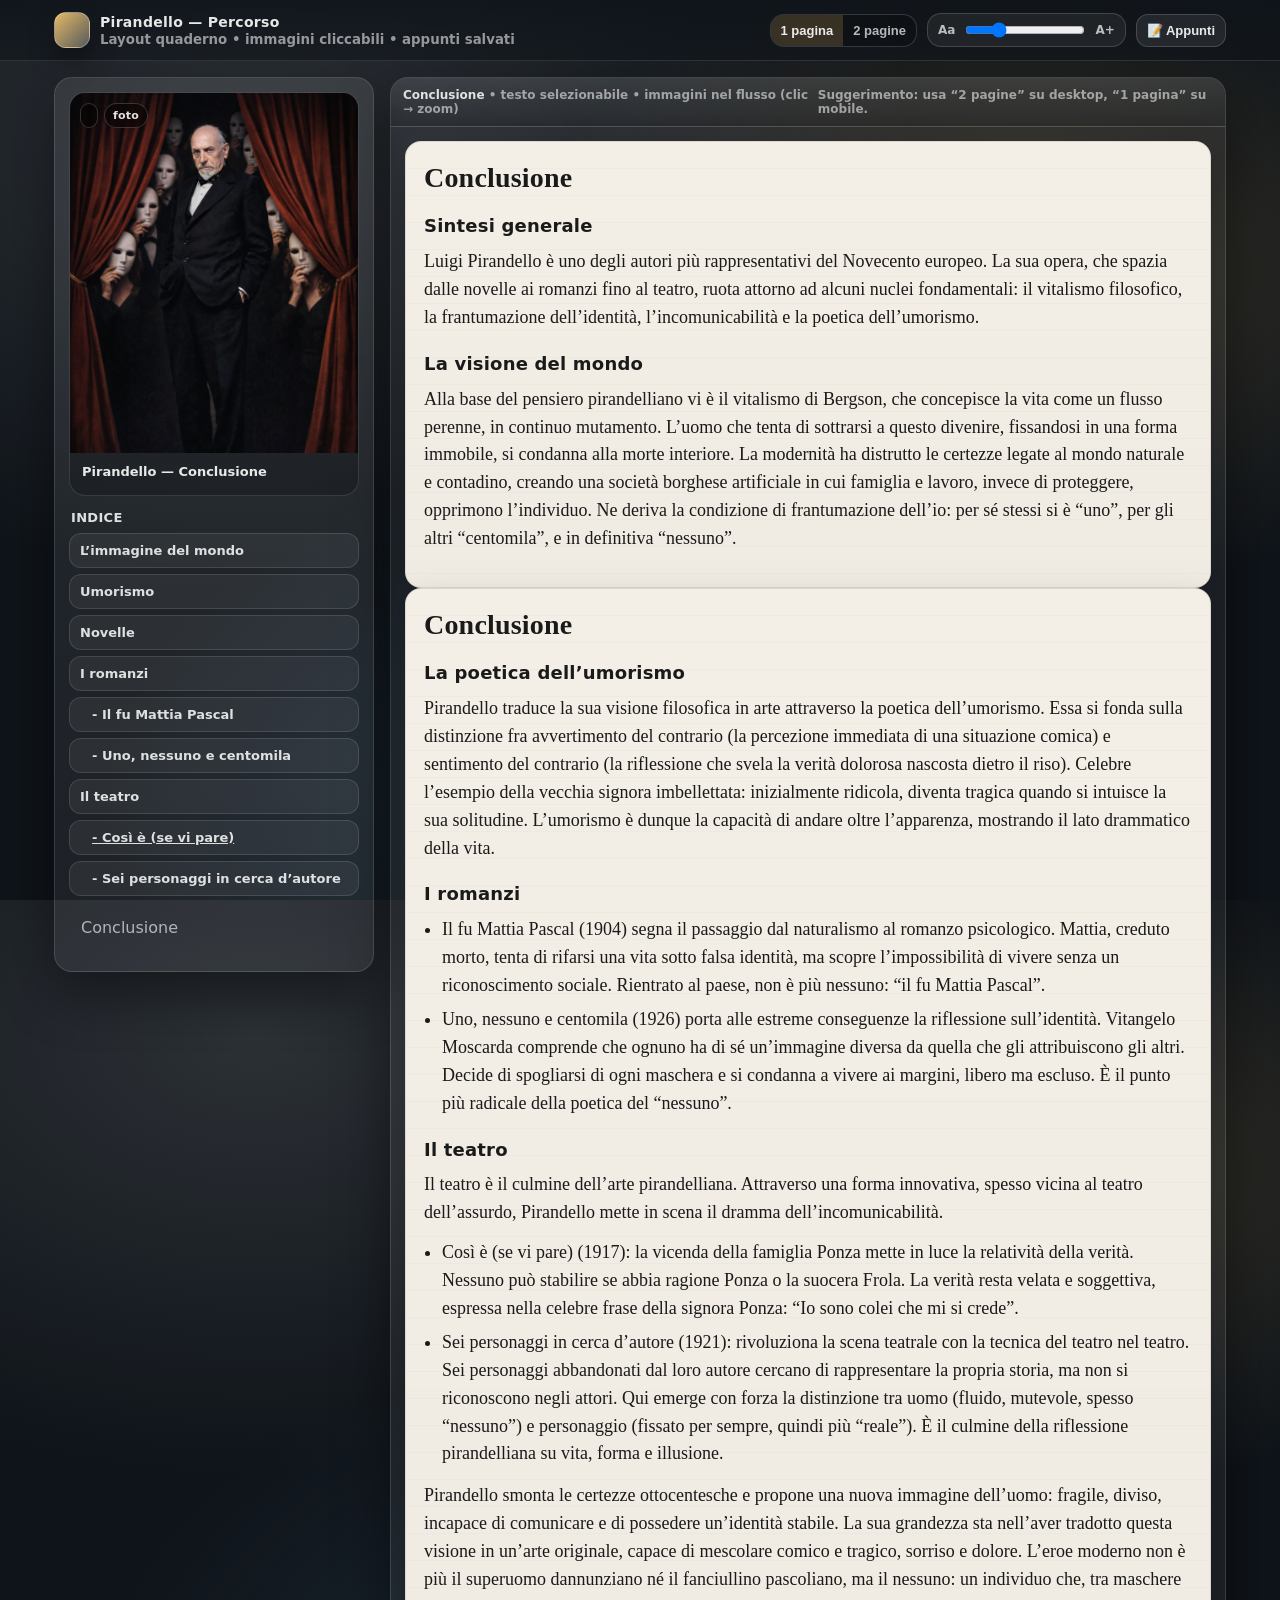
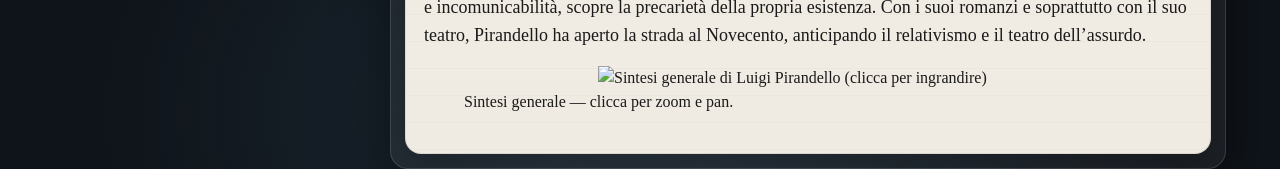
==== commit b0e9e564: "Add files via upload" ====
--- a/Conclusione.html
+++ b/Conclusione.html
@@ -3,47 +3,744 @@
 <head>
   <meta charset="utf-8" />
   <meta name="viewport" content="width=device-width,initial-scale=1" />
-  <link rel="icon" href="data:," />
   <title>Pirandello — Conclusione</title>
-  <link rel="stylesheet" href="assets/css/app.css" />
+  <style>
+    :root{
+      --bg:#0f141a;
+      --panel:rgba(255,255,255,.08);
+      --panel2:rgba(0,0,0,.14);
+      --stroke:rgba(255,255,255,.16);
+      --stroke2:rgba(255,255,255,.12);
+      --text:rgba(255,255,255,.90);
+      --muted:rgba(255,255,255,.70);
+      --muted2:rgba(255,255,255,.55);
+      --accent:#f0c36a;
+      --paper:#f4efe6;
+      --ink:#1a1a1a;
+      --shadow: 0 20px 55px rgba(0,0,0,.45);
+      --radius: 18px;
+      --radius2: 14px;
+      --font: ui-serif, Georgia, "Times New Roman", Times, serif;
+      --ui: ui-sans-serif, system-ui, -apple-system, Segoe UI, Roboto, Arial, sans-serif;
+
+      --paperLine: rgba(0,0,0,.06);
+      --paperEdge: rgba(0,0,0,.10);
+    }
+
+    *{ box-sizing:border-box; }
+    html,body{ height:100%; }
+    body{
+      margin:0;
+      background:
+        radial-gradient(1200px 800px at 20% 15%, rgba(255,255,255,.12), transparent 55%),
+        radial-gradient(900px 600px at 80% 30%, rgba(240,195,106,.18), transparent 55%),
+        radial-gradient(900px 600px at 50% 90%, rgba(130,200,255,.12), transparent 60%),
+        var(--bg);
+      color:var(--text);
+      font-family:var(--ui);
+      overflow-x:hidden;
+    }
+
+    header{
+      position:sticky; top:0; z-index:20;
+      backdrop-filter: blur(12px);
+      background: linear-gradient(to bottom, rgba(15,20,26,.82), rgba(15,20,26,.55));
+      border-bottom:1px solid var(--stroke2);
+    }
+    .topbar{
+      max-width:1200px;
+      margin:0 auto;
+      display:flex;
+      align-items:center;
+      gap:14px;
+      padding:12px 14px;
+    }
+    .brand{
+      display:flex; align-items:center; gap:10px;
+      min-width:240px;
+    }
+    .logo{
+      width:36px; height:36px; border-radius:12px;
+      background: linear-gradient(135deg, rgba(240,195,106,.95), rgba(255,255,255,.28));
+      box-shadow: 0 12px 26px rgba(0,0,0,.35);
+      border:1px solid rgba(255,255,255,.25);
+    }
+    .brand h2{
+      margin:0; font-size:14px; letter-spacing:.3px; font-weight:800;
+    }
+    .brand small{ display:block; margin-top:2px; color:var(--muted2); font-weight:600; }
+
+    .controls{
+      margin-left:auto;
+      display:flex;
+      align-items:center;
+      gap:10px;
+      flex-wrap:wrap;
+      justify-content:flex-end;
+    }
+    .btn{
+      border:1px solid var(--stroke);
+      background: rgba(255,255,255,.08);
+      color:var(--text);
+      padding:8px 10px;
+      border-radius:12px;
+      font-weight:700;
+      cursor:pointer;
+      transition:.2s;
+      font-size:13px;
+    }
+    .btn:hover{ transform: translateY(-1px); background: rgba(255,255,255,.12); }
+    .btn:active{ transform: translateY(0px); }
+
+    .seg{
+      display:flex;
+      border:1px solid var(--stroke);
+      border-radius:14px;
+      overflow:hidden;
+      background: rgba(0,0,0,.18);
+    }
+    .seg button{
+      padding:8px 10px;
+      border:0;
+      background:transparent;
+      color:var(--muted);
+      font-weight:800;
+      cursor:pointer;
+      font-size:13px;
+    }
+    .seg button.active{
+      background: rgba(240,195,106,.18);
+      color:var(--text);
+    }
+
+    .slider{
+      display:flex;
+      align-items:center;
+      gap:8px;
+      padding:6px 10px;
+      border:1px solid var(--stroke);
+      border-radius:14px;
+      background: rgba(255,255,255,.06);
+      font-weight:800;
+      color:var(--muted);
+      font-size:12px;
+    }
+    input[type="range"]{ width:120px; }
+
+    .wrap{
+      max-width:1200px;
+      margin: 16px auto 60px;
+      padding:0 14px;
+      display:grid;
+      grid-template-columns: 320px 1fr;
+      gap:16px;
+    }
+
+    @media (max-width: 980px){
+      .wrap{ grid-template-columns: 1fr; }
+      .brand{ min-width:auto; }
+      .controls{ justify-content:flex-start; margin-left:0; }
+    }
+
+    /* ====== SIDEBAR ====== */
+    .sidebar{
+      border:1px solid var(--stroke2);
+      border-radius: var(--radius);
+      background: linear-gradient(180deg, rgba(255,255,255,.09), rgba(255,255,255,.06));
+      box-shadow: var(--shadow);
+      overflow:hidden;
+      position:sticky;
+      top:72px;
+      align-self:start;
+    }
+    .side-inner{ padding:14px; }
+
+    .author-card{
+      border:1px solid var(--stroke2);
+      border-radius: 16px;
+      overflow:hidden;
+      background: rgba(0,0,0,.20);
+      position:relative;
+    }
+    .media-frame{
+      width:100%;
+      aspect-ratio: 4/5;
+      background: rgba(0,0,0,.28);
+      position:relative;
+      display:grid;
+      place-items:center;
+      overflow:hidden;
+    }
+    .author-card img{
+      width:100%;
+      height:100%;
+      object-fit: cover;
+      object-position: center;
+      display:block;
+      cursor:pointer;
+    }
+
+    .overlay{
+      position:absolute;
+      left:10px; top:10px;
+      display:flex; gap:6px; flex-wrap:wrap;
+      pointer-events:none;
+    }
+    .badge{
+      font-family:var(--ui);
+      font-size:11px;
+      padding:5px 8px;
+      border-radius: 999px;
+      background: rgba(0,0,0,.45);
+      border:1px solid rgba(255,255,255,.18);
+      color:rgba(255,255,255,.88);
+      font-weight:800;
+      letter-spacing:.2px;
+      backdrop-filter: blur(8px);
+    }
+
+    .heygen{
+      width:100%; height:100%;
+      display:none;
+      position:absolute;
+      inset:0;
+      background: rgba(0,0,0,.28);
+    }
+    .heygen iframe{
+      width:100%; height:100%;
+      border:0;
+      display:block;
+    }
+    .media-actions{
+      position:absolute;
+      right:10px; top:10px;
+      z-index:2;
+      display:flex;
+      gap:8px;
+    }
+    .mini-btn{
+      font-family:var(--ui);
+      font-weight:900;
+      font-size:12px;
+      padding:7px 10px;
+      border-radius: 12px;
+      border:1px solid rgba(255,255,255,.22);
+      background: rgba(0,0,0,.45);
+      color: rgba(255,255,255,.92);
+      cursor:pointer;
+      backdrop-filter: blur(8px);
+      transition:.18s;
+    }
+    .mini-btn:hover{ transform: translateY(-1px); }
+
+    .author-meta{
+      padding:10px 12px 12px;
+      font-family: var(--ui);
+      color: var(--muted);
+      font-size:12px;
+      line-height:1.35;
+    }
+    .author-meta strong{
+      display:block;
+      color: var(--text);
+      font-size:13px;
+      margin-bottom:2px;
+    }
+
+    .side-title{
+      margin:14px 2px 8px;
+      font-family: var(--ui);
+      font-weight:900;
+      letter-spacing:.3px;
+      color: rgba(255,255,255,.86);
+      font-size:13px;
+      text-transform: uppercase;
+    }
+
+    .index{
+      display:flex;
+      flex-direction:column;
+      gap:6px;
+      padding-bottom:4px;
+    }
+    .index a{
+      text-decoration:none;
+      color: rgba(255,255,255,.85);
+      font-weight:800;
+      font-size:13px;
+      padding:9px 10px;
+      border-radius: 12px;
+      border:1px solid rgba(255,255,255,.12);
+      background: rgba(255,255,255,.06);
+      transition:.18s;
+    }
+    .index a:hover{
+      transform: translateY(-1px);
+      background: rgba(240,195,106,.14);
+      border-color: rgba(240,195,106,.28);
+    }
+
+    /* ====== BOOK/PAGES ====== */
+    .book{
+      border:1px solid var(--stroke2);
+      border-radius: var(--radius);
+      background: rgba(255,255,255,.06);
+      box-shadow: var(--shadow);
+      overflow:hidden;
+    }
+    .book-top{
+      display:flex;
+      align-items:center;
+      justify-content:space-between;
+      padding:10px 12px;
+      border-bottom:1px solid var(--stroke2);
+      background: linear-gradient(180deg, rgba(255,255,255,.07), rgba(0,0,0,.10));
+      font-family: var(--ui);
+    }
+    .book-top .hint{
+      color: var(--muted2);
+      font-size:12px;
+      font-weight:700;
+    }
+    .book-top .hint b{ color:rgba(255,255,255,.85); }
+
+    .pages{
+      display:grid;
+      grid-template-columns: 1fr;
+      gap:0;
+      padding:14px;
+    }
+    .two .pages{
+      grid-template-columns: 1fr 1fr;
+      gap:14px;
+    }
+    @media (max-width: 980px){
+      .two .pages{ grid-template-columns: 1fr; }
+    }
+
+    .page{
+      background: var(--paper);
+      color: var(--ink);
+      border-radius: 16px;
+      padding: 18px 18px 22px;
+      border:1px solid var(--paperEdge);
+      position:relative;
+      overflow:hidden;
+      box-shadow: 0 16px 35px rgba(0,0,0,.22);
+      font-family: var(--font);
+      line-height: 1.55;
+    }
+    .page:before{
+      content:"";
+      position:absolute;
+      inset:0;
+      background:
+        linear-gradient(to bottom, transparent, rgba(0,0,0,.03)),
+        repeating-linear-gradient(
+          to bottom,
+          transparent 0px,
+          transparent 26px,
+          var(--paperLine) 27px
+        );
+      pointer-events:none;
+      opacity:.55;
+    }
+    .page-inner{ position:relative; z-index:1; }
+
+    .page h1{
+      font-size: 28px;
+      margin: 2px 0 10px;
+      line-height:1.15;
+      letter-spacing:.2px;
+    }
+    .page h2{
+      font-size: 18px;
+      margin: 18px 0 8px;
+      font-family: var(--ui);
+      letter-spacing:.2px;
+    }
+    .page p{
+      margin: 0 0 12px;
+      font-size: 17px;
+    }
+    .page ul{
+      margin: 6px 0 14px 18px;
+      padding:0;
+    }
+    .page li{ margin: 6px 0; font-size: 16.5px; }
+
+    .meta{
+      display:flex;
+      flex-wrap:wrap;
+      gap:8px;
+      margin: 10px 0 12px;
+      font-family: var(--ui);
+    }
+    .meta span{
+      font-size: 12px;
+      padding:6px 10px;
+      border-radius: 999px;
+      border:1px solid rgba(0,0,0,.12);
+      background: rgba(0,0,0,.04);
+      font-weight:800;
+      color: rgba(0,0,0,.72);
+    }
+
+    figure.inline-media{
+      margin: 12px 0 14px;
+      border-radius: 16px;
+      border:1px solid rgba(0,0,0,.12);
+      background: rgba(255,255,255,.45);
+      overflow:hidden;
+      box-shadow: 0 10px 22px rgba(0,0,0,.14);
+    }
+    figure.inline-media img.thumb{
+      width:100%;
+      display:block;
+      cursor: zoom-in;
+      max-height: 380px;
+      object-fit: contain;
+      background: rgba(0,0,0,.02);
+    }
+    figure.inline-media figcaption{
+      font-family: var(--ui);
+      font-size: 12px;
+      padding: 10px 12px;
+      color: rgba(0,0,0,.70);
+      border-top:1px solid rgba(0,0,0,.10);
+    }
+
+    .quote{
+      border-left: 4px solid rgba(240,195,106,.85);
+      padding: 10px 12px;
+      margin: 14px 0;
+      background: rgba(240,195,106,.18);
+      border-radius: 12px;
+      font-style: italic;
+      font-size: 16.5px;
+    }
+
+
+    /* ====== ACCORDION (brani a tendina) ====== */
+    details.accordion{
+      margin: 10px 0 14px;
+      border:1px solid rgba(0,0,0,.12);
+      border-radius: 14px;
+      background: rgba(255,255,255,.55);
+      box-shadow: 0 10px 22px rgba(0,0,0,.10);
+      overflow:hidden;
+    }
+    details.accordion summary{
+      cursor:pointer;
+      list-style:none;
+      padding: 10px 12px;
+      font-family: var(--ui);
+      font-weight: 900;
+      font-size: 13px;
+      color: rgba(0,0,0,.78);
+      background: rgba(240,195,106,.18);
+      border-bottom:1px solid rgba(0,0,0,.10);
+      user-select:none;
+    }
+    details.accordion summary::-webkit-details-marker{ display:none; }
+    details.accordion[open] summary{
+      background: rgba(240,195,106,.26);
+    }
+    .acc-body{ padding: 10px 12px 12px; }
+    .brano{
+      font-family: var(--font);
+      font-size: 16.5px;
+      line-height: 1.55;
+      color: rgba(0,0,0,.92);
+      white-space: normal;
+    }
+
+    /* ====== IMAGE MODAL (zoom/pan/reset + resize) ====== */
+    .img-pop{
+      position:fixed;
+      inset:0;
+      background: rgba(0,0,0,.75);
+      display:none;
+      z-index:80;
+    }
+    .img-pop.open{ display:block; }
+
+    .img-pop .panel{
+      position:absolute;
+      left:50%;
+      top:50%;
+      transform: translate(-50%,-50%);
+      width:min(920px, 92vw);
+      height:min(640px, 80vh);
+      background: rgba(15,20,26,.92);
+      border:1px solid rgba(255,255,255,.18);
+      border-radius: 18px;
+      box-shadow: 0 22px 60px rgba(0,0,0,.60);
+      overflow:hidden;
+    }
+    .pop-top{
+      display:flex;
+      align-items:center;
+      justify-content:space-between;
+      gap:10px;
+      padding:10px 10px;
+      border-bottom:1px solid rgba(255,255,255,.14);
+      font-family: var(--ui);
+      color: rgba(255,255,255,.88);
+      font-weight:900;
+    }
+    .pop-top .title{
+      font-size:12px;
+      letter-spacing:.2px;
+      opacity:.95;
+      white-space:nowrap;
+      overflow:hidden;
+      text-overflow:ellipsis;
+      max-width: 55%;
+    }
+    .pop-actions{
+      display:flex; gap:8px; flex-wrap:wrap; justify-content:flex-end;
+    }
+    .pop-actions button{
+      border:1px solid rgba(255,255,255,.18);
+      background: rgba(255,255,255,.08);
+      color: rgba(255,255,255,.92);
+      padding:7px 10px;
+      border-radius: 12px;
+      cursor:pointer;
+      font-weight:900;
+      font-size:12px;
+    }
+    .pop-actions button:hover{ background: rgba(255,255,255,.12); }
+    .pop-body{
+      width:100%;
+      height: calc(100% - 52px);
+      position:relative;
+      overflow:hidden;
+      touch-action:none;
+    }
+    .pop-body img{
+      position:absolute;
+      left:50%;
+      top:50%;
+      transform: translate(-50%,-50%) scale(1);
+      transform-origin: center center;
+      user-select:none;
+      -webkit-user-drag:none;
+      max-width:none;
+      max-height:none;
+      cursor: grab;
+    }
+    .pop-body img:active{ cursor: grabbing; }
+
+    .resize-handle{
+      position:absolute;
+      width:18px; height:18px;
+      right:8px; bottom:8px;
+      border-radius: 6px;
+      border:1px solid rgba(255,255,255,.22);
+      background: rgba(255,255,255,.10);
+      cursor: nwse-resize;
+    }
+
+    /* ====== NOTES WINDOW (draggable, autosave, export, per-file key) ====== */
+    .notes{
+      position:fixed;
+      right: 18px;
+      bottom: 18px;
+      width:min(360px, calc(100vw - 28px));
+      height: 320px;
+      background: rgba(15,20,26,.92);
+      border:1px solid rgba(255,255,255,.18);
+      border-radius: 18px;
+      box-shadow: 0 20px 55px rgba(0,0,0,.55);
+      z-index:60;
+      display:none;
+      overflow:hidden;
+    }
+    .notes.open{ display:block; }
+
+    .notes .bar{
+      display:flex;
+      align-items:center;
+      justify-content:space-between;
+      gap:10px;
+      padding:10px 10px;
+      background: rgba(255,255,255,.06);
+      border-bottom:1px solid rgba(255,255,255,.14);
+      font-family: var(--ui);
+      color: rgba(255,255,255,.88);
+      font-weight:900;
+      cursor:grab;
+      user-select:none;
+    }
+    .notes .bar:active{ cursor:grabbing; }
+    .notes .bar .left{
+      display:flex; gap:8px; align-items:center;
+      font-size:12px;
+      letter-spacing:.2px;
+    }
+    .notes .bar .dot{
+      width:10px; height:10px; border-radius:99px;
+      background: rgba(240,195,106,.95);
+      box-shadow: 0 0 0 2px rgba(240,195,106,.20);
+    }
+    .notes .bar .right{
+      display:flex; gap:6px; flex-wrap:wrap; justify-content:flex-end;
+    }
+    .notes .bar button{
+      border:1px solid rgba(255,255,255,.18);
+      background: rgba(255,255,255,.08);
+      color: rgba(255,255,255,.92);
+      padding:6px 9px;
+      border-radius: 12px;
+      cursor:pointer;
+      font-weight:900;
+      font-size:12px;
+    }
+    .notes .bar button:hover{ background: rgba(255,255,255,.12); }
+
+    .notes textarea{
+      width:100%;
+      height: calc(100% - 52px);
+      border:0;
+      outline:none;
+      resize:none;
+      background: transparent;
+      color: rgba(255,255,255,.92);
+      padding: 12px 12px 10px;
+      font-family: ui-monospace, SFMono-Regular, Menlo, Monaco, Consolas, "Liberation Mono", monospace;
+      font-size: 13px;
+      line-height: 1.45;
+    }
+
+    .notes .status{
+      position:absolute;
+      left:12px;
+      bottom:8px;
+      font-family: var(--ui);
+      font-size:11px;
+      color: rgba(255,255,255,.70);
+      pointer-events:none;
+    }
+    .notes .count{
+      position:absolute;
+      right:12px;
+      bottom:8px;
+      font-family: var(--ui);
+      font-size:11px;
+      color: rgba(255,255,255,.70);
+      pointer-events:none;
+    }
+  
+.index-item.disabled{display:block; padding:10px 12px; margin:6px 0; border-radius:12px; opacity:.55; cursor:default; user-select:none;}
+
+.index-item.disabled{display:block; padding:10px 12px; margin:6px 0; border-radius:12px; opacity:.7; cursor:default; user-select:none;}
+</style>
 </head>
 <body>
-  <header class="app-header">
-    <div class="header-left">
-      <a class="home-link" href="index.html">Home</a>
-      <span class="page-name">Conclusione</span>
-    </div>
-    <div class="header-controls">
-      <button id="togglePages" class="btn" aria-label="Alterna una o due pagine" aria-pressed="false">2 pagine</button>
-      <button id="fontMinus" class="btn" aria-label="Riduci font">A-</button>
-      <span id="fontValue">18px</span>
-      <button id="fontPlus" class="btn" aria-label="Aumenta font">A+</button>
-      <button id="toggleNotes" class="btn" aria-label="Apri appunti">Appunti</button>
+
+  <header>
+    <div class="topbar">
+      <div class="brand">
+        <div class="logo" aria-hidden="true"></div>
+        <div>
+          <h2>Pirandello — Percorso</h2>
+          <small>Layout quaderno • immagini cliccabili • appunti salvati</small>
+        </div>
+      </div>
+
+      <div class="controls">
+        <div class="seg" role="tablist" aria-label="Modalità pagine">
+          <button id="onePageBtn" class="active" type="button" aria-selected="true">1 pagina</button>
+          <button id="twoPageBtn" type="button" aria-selected="false">2 pagine</button>
+        </div>
+
+        <div class="slider" title="Dimensione testo">
+          Aa <input id="fontSize" type="range" min="16" max="24" value="18" /> A+
+        </div>
+
+        <button class="btn" id="toggleNotes" aria-pressed="false">📝 Appunti</button>
+      </div>
     </div>
   </header>
 
-  <div class="layout">
-    <aside class="left-panel">
-      <section class="video-box" aria-label="Video">
-        <h3>Video</h3>
-        <a class="btn" href="#" aria-label="Video">Video</a>
-      </section>
-      <nav class="global-index" aria-label="Indice generale">
-  <a href="index.html">Home</a>
-  <a href="Pirandello.html">Visione del mondo</a>
-  <a href="Umorismo.html">Umorismo</a>
-  <a href="Novelle.html">Novelle</a>
-  <a href="Romanzi.html">Romanzi</a>
-  <a href="Mattia.html">- Il fu Mattia Pascal</a>
-  <a href="Uno.html">- Uno, nessuno e centomila</a>
-  <a href="Teatro.html">Teatro</a>
-  <a href="Cosi.html">- Così è (se vi pare)</a>
-  <a href="Sei.html">- Sei personaggi in cerca d'autore</a>
-  <a href="Conclusione.html">Conclusione</a>
-</nav>
+  <div class="wrap">
+    <!-- SINISTRA -->
+    <aside class="sidebar">
+      <div class="side-inner">
+
+        <div class="author-card" aria-label="Autore e video">
+          <div class="media-frame" id="mediaFrame">
+            <img id="authorImg" src="assets/IMG_3679.png" alt="Pirandello (clicca per video)" />
+
+            <div class="overlay">
+              <span class="badge"></span>
+              <span class="badge" id="mediaState">foto</span>
+            </div>
+
+            <div class="heygen" id="heygenWrap" aria-hidden="true">
+              <div class="media-actions">
+                <button class="mini-btn" id="backToImg" type="button">Torna alla foto</button>
+              </div>
+
+              <iframe
+                id="heygenIframe"
+                width="560"
+                height="315"
+                src="https://www.youtube.com/embed/9pYdHj98EaU?autoplay=1&mute=1&playsinline=1&rel=0"
+                title="YouTube video player"
+                frameborder="0"
+                allow="accelerometer; autoplay; clipboard-write; encrypted-media; gyroscope; picture-in-picture; web-share"
+                referrerpolicy="strict-origin-when-cross-origin"
+                allowfullscreen>
+              </iframe>
+            </div>
+          </div>
+
+          <div class="author-meta">
+            <strong>Pirandello — Conclusione</strong>
+            <span></span>
+          </div>
+        </div>
+
+        <!-- INDICE -->
+        <div class="side-title">Indice</div>
+        <nav class="index" aria-label="Indice">
+          
+          <a href="Pirandello.html">L’immagine del mondo</a>
+
+          <a href="Umorismo.html">Umorismo</a>
+          <a href="Novelle.html">Novelle</a>
+
+          <a href="Romanzi.html">I romanzi</a>
+          <a href="Mattia.html" style="padding-left:22px;">- Il fu Mattia Pascal</a>
+          <a href="Uno.html" style="padding-left:22px;">- Uno, nessuno e centomila</a>
+
+          <a href="Teatro.html">Il teatro</a>
+          <a href="Cosi.html" style="padding-left:22px; font-weight:800; text-decoration:underline;">- Così è (se vi pare)</a>
+          <a href="Sei.html" style="padding-left:22px;">- Sei personaggi in cerca d’autore</a>
+
+          <span class="index-item disabled">Conclusione</span>
+
+        </nav>
+
+      </div>
     </aside>
-    <section class="lesson-area">
-      <div class="lesson-pages lesson-text"><!-- PAGINA 1 -->
+
+    <!-- DESTRA -->
+    <section class="book" id="book">
+      <div class="book-top">
+        <div class="hint">
+          <b>Conclusione</b> • testo selezionabile • immagini nel flusso (clic → zoom)
+        </div>
+        <div class="hint">Suggerimento: usa “2 pagine” su desktop, “1 pagina” su mobile.</div>
+      </div>
+
+      <div class="pages" id="pages">
+
+        
+        <!-- PAGINA 1 -->
         <article class="page" id="page1">
           <div class="page-inner">
 
@@ -52,40 +749,344 @@
 <p>Luigi Pirandello è uno degli autori più rappresentativi del Novecento europeo. La sua opera, che spazia dalle novelle ai romanzi fino al teatro, ruota attorno ad alcuni nuclei fondamentali: il vitalismo filosofico, la frantumazione dell’identità, l’incomunicabilità e la poetica dell’umorismo.</p>
 
 <h2>La visione del mondo</h2>
-<p>Alla base del pensiero pirandelliano vi è il vitalismo di Bergson, che concepisce la vita come un flusso perenne, in continuo mutamento. L’uomo che tenta di sottrarsi a questo divenire, fissandosi in una forma immobile, si condanna alla morte interiore. La modernità ha distrutto le certezze legate al mondo naturale e contadino, creando una società borghese artificiale in cui famiglia e lavoro, invece di proteggere, opprimono l’individuo. Ne deriva la condizione di frantumazione dell’io: per sé stessi si è “uno”, per gli altri “centomila”, e in definitiva “nessuno”.</p></div>
+<p>Alla base del pensiero pirandelliano vi è il vitalismo di Bergson, che concepisce la vita come un flusso perenne, in continuo mutamento. L’uomo che tenta di sottrarsi a questo divenire, fissandosi in una forma immobile, si condanna alla morte interiore. La modernità ha distrutto le certezze legate al mondo naturale e contadino, creando una società borghese artificiale in cui famiglia e lavoro, invece di proteggere, opprimono l’individuo. Ne deriva la condizione di frantumazione dell’io: per sé stessi si è “uno”, per gli altri “centomila”, e in definitiva “nessuno”.</p>
+
+</div>
+        </article>
+
+        <!-- PAGINA 2 -->
+        <article class="page" id="page2">
+          <div class="page-inner">
+
+<h1>Conclusione</h1>
+<h2>La poetica dell’umorismo</h2>
+<p>Pirandello traduce la sua visione filosofica in arte attraverso la poetica dell’umorismo. Essa si fonda sulla distinzione fra avvertimento del contrario (la percezione immediata di una situazione comica) e sentimento del contrario (la riflessione che svela la verità dolorosa nascosta dietro il riso). Celebre l’esempio della vecchia signora imbellettata: inizialmente ridicola, diventa tragica quando si intuisce la sua solitudine. L’umorismo è dunque la capacità di andare oltre l’apparenza, mostrando il lato drammatico della vita.</p>
+
+<h2>I romanzi</h2>
+<ul>
+<li>Il fu Mattia Pascal (1904) segna il passaggio dal naturalismo al romanzo psicologico. Mattia, creduto morto, tenta di rifarsi una vita sotto falsa identità, ma scopre l’impossibilità di vivere senza un riconoscimento sociale. Rientrato al paese, non è più nessuno: “il fu Mattia Pascal”.</li>
+<li>Uno, nessuno e centomila (1926) porta alle estreme conseguenze la riflessione sull’identità. Vitangelo Moscarda comprende che ognuno ha di sé un’immagine diversa da quella che gli attribuiscono gli altri. Decide di spogliarsi di ogni maschera e si condanna a vivere ai margini, libero ma escluso. È il punto più radicale della poetica del “nessuno”.</li>
+</ul>
+
+<h2>Il teatro</h2>
+<p>Il teatro è il culmine dell’arte pirandelliana. Attraverso una forma innovativa, spesso vicina al teatro dell’assurdo, Pirandello mette in scena il dramma dell’incomunicabilità.</p>
+<ul>
+<li>Così è (se vi pare) (1917): la vicenda della famiglia Ponza mette in luce la relatività della verità. Nessuno può stabilire se abbia ragione Ponza o la suocera Frola. La verità resta velata e soggettiva, espressa nella celebre frase della signora Ponza: “Io sono colei che mi si crede”.</li>
+<li>Sei personaggi in cerca d’autore (1921): rivoluziona la scena teatrale con la tecnica del teatro nel teatro. Sei personaggi abbandonati dal loro autore cercano di rappresentare la propria storia, ma non si riconoscono negli attori. Qui emerge con forza la distinzione tra uomo (fluido, mutevole, spesso “nessuno”) e personaggio (fissato per sempre, quindi più “reale”). È il culmine della riflessione pirandelliana su vita, forma e illusione.</li>
+</ul>
+<p>Pirandello smonta le certezze ottocentesche e propone una nuova immagine dell’uomo: fragile, diviso, incapace di comunicare e di possedere un’identità stabile. La sua grandezza sta nell’aver tradotto questa visione in un’arte originale, capace di mescolare comico e tragico, sorriso e dolore. L’eroe moderno non è più il superuomo dannunziano né il fanciullino pascoliano, ma il nessuno: un individuo che, tra maschere e incomunicabilità, scopre la precarietà della propria esistenza. Con i suoi romanzi e soprattutto con il suo teatro, Pirandello ha aperto la strada al Novecento, anticipando il relativismo e il teatro dell’assurdo.</p>
+
+
+<figure class="float-media">
+  <img class="thumb" src="assets/Conclusione.png" style="max-width:420px; width:100%; height:auto; display:block; margin:0 auto;" alt="Sintesi generale di Luigi Pirandello (clicca per ingrandire)" />
+  <figcaption>Sintesi generale — clicca per zoom e pan.</figcaption>
+</figure>
+
+
+</div>
+        </article>
+
+</div>
     </section>
   </div>
 
-  <div id="imageViewer" aria-hidden="true">
-    <div class="viewer-card">
-      <div class="viewer-top">
-        <strong>Visualizzatore immagine</strong>
-        <div class="notes-actions">
-          <button class="icon-btn" id="zoomOut" aria-label="Zoom meno">-</button>
-          <button class="icon-btn" id="zoomIn" aria-label="Zoom più">+</button>
-          <button class="icon-btn" id="zoomReset" aria-label="Reset zoom">Reset</button>
-          <button class="icon-btn" id="closeViewer" aria-label="Chiudi visualizzatore">Chiudi</button>
+  <!-- IMAGE POPUP -->
+  <div class="img-pop" id="imgPop" aria-hidden="true">
+    <div class="panel" id="popPanel" role="dialog" aria-modal="true" aria-label="Immagine ingrandita">
+      <div class="pop-top">
+        <div class="title" id="popTitle">Immagine</div>
+        <div class="pop-actions">
+          <button type="button" id="zoomIn">Zoom +</button>
+          <button type="button" id="zoomOut">Zoom −</button>
+          <button type="button" id="resetPop">Reset</button>
+          <button type="button" id="closePop">Chiudi</button>
         </div>
       </div>
-      <div class="viewer-stage"><img id="viewerImg" alt="Immagine" /></div>
+      <div class="pop-body" id="popBody">
+        <img id="popImg" alt="Immagine" />
+        <div class="resize-handle" id="popResize" title="Ridimensiona finestra"></div>
+      </div>
     </div>
   </div>
 
-  <div id="notesPanel" aria-hidden="true">
-    <div class="notes-card">
-      <div class="notes-top">
-        <strong>Appunti</strong>
-        <div class="notes-actions">
-          <button class="icon-btn" id="exportNotes" aria-label="Esporta appunti">Export .txt</button>
-          <button class="icon-btn" id="clearNotes" aria-label="Svuota appunti">Clear</button>
-          <button class="icon-btn" id="closeNotes" aria-label="Chiudi appunti">Close</button>
-        </div>
+  <!-- NOTES -->
+  <div class="notes" id="notesWin" aria-hidden="true">
+    <div class="bar" id="notesDrag" title="Trascina la finestra">
+      <div class="left">
+        <span class="dot" aria-hidden="true"></span>
+        <span>Appunti</span>
       </div>
-      <textarea id="notesText" aria-label="Area appunti"></textarea>
-      <div class="notes-top"><span>Salvataggio automatico per pagina</span></div>
+      <div class="right">
+        <button type="button" id="exportTxt">Export .txt</button>
+        <button type="button" id="clearNotes">Pulisci</button>
+        <button type="button" id="closeNotes">Chiudi</button>
+      </div>
     </div>
+    <textarea id="notesText" placeholder="Scrivi qui… (autosave)"></textarea>
+    <div class="status" id="status">Salvato</div>
+    <div class="count" id="counter">0 caratteri</div>
   </div>
 
-  <script src="assets/js/app.js"></script>
+  <script>
+    // ====== INDICE ======
+    document.querySelectorAll('.index a').forEach(a=>{
+      a.addEventListener('click',(e)=>{
+        const href=a.getAttribute('href');
+        if(!href || !href.startsWith('#')) return;
+        const target=document.querySelector(href);
+        if(!target) return;
+        e.preventDefault();
+        target.scrollIntoView({behavior:'smooth', block:'start'});
+      });
+    });
+
+    // ====== 2 PAGINE ======
+    const onePageBtn=document.getElementById('onePageBtn');
+    const twoPageBtn=document.getElementById('twoPageBtn');
+    function setMode(two){
+      document.getElementById('book').classList.toggle('two', two);
+      onePageBtn.classList.toggle('active', !two);
+      twoPageBtn.classList.toggle('active', two);
+      onePageBtn.setAttribute('aria-selected', (!two).toString());
+      twoPageBtn.setAttribute('aria-selected', (two).toString());
+    }
+    onePageBtn.addEventListener('click',()=>setMode(false));
+    twoPageBtn.addEventListener('click',()=>setMode(true));
+
+    // ====== FONT SIZE ======
+    const fontSize=document.getElementById('fontSize');
+    function applyFont(){
+      const size=fontSize.value;
+      document.querySelectorAll('.page p, .page li').forEach(el=>el.style.fontSize = size+'px');
+      document.querySelectorAll('.page h1').forEach(el=>el.style.fontSize = (parseInt(size)+10)+'px');
+    }
+    fontSize.addEventListener('input', applyFont);
+    applyFont();
+
+    // ====== IMAGE POPUP (zoom/pan/reset + resize) ======
+    const imgPop=document.getElementById('imgPop');
+    const popImg=document.getElementById('popImg');
+    const popTitle=document.getElementById('popTitle');
+    const closePop=document.getElementById('closePop');
+    const zoomIn=document.getElementById('zoomIn');
+    const zoomOut=document.getElementById('zoomOut');
+    const resetPop=document.getElementById('resetPop');
+    const popBody=document.getElementById('popBody');
+    const popPanel=document.getElementById('popPanel');
+    const popResize=document.getElementById('popResize');
+
+    let pscale=1, ptx=0, pty=0;
+    let pdrag={active:false, x:0, y:0};
+
+    const clamp=(n,min,max)=>Math.max(min, Math.min(max,n));
+    const applyPopTransform=()=> {
+      popImg.style.transform = `translate(calc(-50% + ${ptx}px), calc(-50% + ${pty}px)) scale(${pscale})`;
+    };
+
+    function openImagePop(src,title){
+      popImg.src=src;
+      popTitle.textContent=title || 'Immagine';
+      pscale=1; ptx=0; pty=0; applyPopTransform();
+
+      imgPop.classList.add('open');
+      imgPop.setAttribute('aria-hidden','false');
+      document.body.style.overflow='hidden';
+    }
+    function closeImagePop(){
+      imgPop.classList.remove('open');
+      imgPop.setAttribute('aria-hidden','true');
+      document.body.style.overflow='';
+      popImg.src='';
+    }
+
+    document.querySelectorAll('img.thumb').forEach(img=>{
+      img.addEventListener('click', ()=>{
+        openImagePop(img.getAttribute('src'), img.dataset.title || img.alt);
+      });
+    });
+
+    closePop.addEventListener('click', closeImagePop);
+    imgPop.addEventListener('click', (e)=>{ if(e.target===imgPop) closeImagePop(); });
+
+    zoomIn.addEventListener('click', ()=>{ pscale=clamp(pscale*1.15, .6, 6); applyPopTransform(); });
+    zoomOut.addEventListener('click', ()=>{ pscale=clamp(pscale/1.15, .6, 6); applyPopTransform(); });
+    resetPop.addEventListener('click', ()=>{ pscale=1; ptx=0; pty=0; applyPopTransform(); });
+
+    popBody.addEventListener('wheel', (e)=>{
+      e.preventDefault();
+      const delta = Math.sign(e.deltaY);
+      if(delta>0) pscale = clamp(pscale/1.12, .6, 6);
+      else pscale = clamp(pscale*1.12, .6, 6);
+      applyPopTransform();
+    }, {passive:false});
+
+    popBody.addEventListener('pointerdown',(e)=>{
+      if(e.target===popResize) return;
+      pdrag.active=true;
+      pdrag.x=e.clientX;
+      pdrag.y=e.clientY;
+      popBody.setPointerCapture(e.pointerId);
+    });
+    popBody.addEventListener('pointermove',(e)=>{
+      if(!pdrag.active) return;
+      const dx=e.clientX-pdrag.x, dy=e.clientY-pdrag.y;
+      pdrag.x=e.clientX; pdrag.y=e.clientY;
+      ptx += dx; pty += dy;
+      applyPopTransform();
+    });
+    popBody.addEventListener('pointerup',()=>pdrag.active=false);
+    popBody.addEventListener('pointercancel',()=>pdrag.active=false);
+
+    // Resize panel
+    let presize={active:false, startX:0, startY:0, startW:0, startH:0};
+    popResize.addEventListener('pointerdown',(e)=>{
+      presize.active=true;
+      presize.startX=e.clientX; presize.startY=e.clientY;
+      const r=popPanel.getBoundingClientRect();
+      presize.startW=r.width; presize.startH=r.height;
+      popResize.setPointerCapture(e.pointerId);
+    });
+    popResize.addEventListener('pointermove',(e)=>{
+      if(!presize.active) return;
+      const dx=e.clientX-presize.startX, dy=e.clientY-presize.startY;
+      popPanel.style.width  = clamp(presize.startW+dx, 320, window.innerWidth-16) + 'px';
+      popPanel.style.height = clamp(presize.startH+dy, 240, window.innerHeight-16) + 'px';
+    });
+    popResize.addEventListener('pointerup',()=>presize.active=false);
+    popResize.addEventListener('pointercancel',()=>presize.active=false);
+
+    // ====== FOTO → VIDEO (solo nella sidebar) ======
+    const authorImg = document.getElementById('authorImg');
+    const heygenWrap = document.getElementById('heygenWrap');
+    const heygenIframe = document.getElementById('heygenIframe');
+    const backToImg = document.getElementById('backToImg');
+    const mediaState = document.getElementById('mediaState');
+
+    const REAL_SRC = heygenIframe.getAttribute('src');
+    heygenIframe.dataset.src = REAL_SRC;
+    heygenIframe.src = "about:blank";
+
+    function showVideo(){
+      heygenIframe.src = heygenIframe.dataset.src;
+      heygenWrap.style.display = "block";
+      heygenWrap.setAttribute("aria-hidden","false");
+      authorImg.style.visibility = "hidden";
+      mediaState.textContent = "video";
+    }
+    function showImage(){
+      heygenIframe.src = "about:blank";
+      heygenWrap.style.display = "none";
+      heygenWrap.setAttribute("aria-hidden","true");
+      authorImg.style.visibility = "visible";
+      mediaState.textContent = "foto";
+    }
+
+    authorImg.addEventListener('click', showVideo);
+    backToImg.addEventListener('click', showImage);
+
+    // ====== APPUNTI ======
+    const toggleNotes=document.getElementById('toggleNotes');
+    const notesWin=document.getElementById('notesWin');
+    const notesDrag=document.getElementById('notesDrag');
+    const notesText=document.getElementById('notesText');
+    const closeNotes=document.getElementById('closeNotes');
+    const exportTxt=document.getElementById('exportTxt');
+    const clearNotes=document.getElementById('clearNotes');
+    const statusEl=document.getElementById('status');
+    const counter=document.getElementById('counter');
+
+    const NOTES_KEY = `mw_notes::${location.pathname}`;
+    const POS_KEY = `mw_notes_pos::${location.pathname}`;
+
+    function openNotes(){ notesWin.classList.add('open'); toggleNotes.setAttribute('aria-pressed','true'); notesText.focus(); }
+    function closeNotesWin(){ notesWin.classList.remove('open'); toggleNotes.setAttribute('aria-pressed','false'); }
+
+    toggleNotes.addEventListener('click', ()=> notesWin.classList.contains('open') ? closeNotesWin() : openNotes());
+    closeNotes.addEventListener('click', closeNotesWin);
+
+    const saved=localStorage.getItem(NOTES_KEY);
+    if(saved!==null) notesText.value=saved;
+
+    function updateCounter(){ counter.textContent = `${notesText.value.length} caratteri`; }
+    updateCounter();
+
+    let saveTimer=null;
+    notesText.addEventListener('input', ()=>{
+      updateCounter();
+      statusEl.textContent='Scrivendo…';
+      clearTimeout(saveTimer);
+      saveTimer=setTimeout(()=>{
+        localStorage.setItem(NOTES_KEY, notesText.value);
+        statusEl.textContent='Salvato';
+      }, 350);
+    });
+
+    exportTxt.addEventListener('click', ()=>{
+      const blob=new Blob([notesText.value], {type:'text/plain;charset=utf-8'});
+      const a=document.createElement('a');
+      a.href=URL.createObjectURL(blob);
+      const base=(location.pathname.split('/').pop()||'appunti').replace('.html','');
+      a.download = `${base}-appunti.txt`;
+      document.body.appendChild(a);
+      a.click();
+      a.remove();
+      setTimeout(()=>URL.revokeObjectURL(a.href), 500);
+    });
+
+    clearNotes.addEventListener('click', ()=>{
+      if(!confirm('Vuoi cancellare gli appunti di questa lezione?')) return;
+      notesText.value='';
+      localStorage.removeItem(NOTES_KEY);
+      updateCounter();
+      statusEl.textContent='Cancellato';
+    });
+
+    // Drag + save position
+    let ndrag={active:false, startX:0, startY:0, startLeft:0, startTop:0};
+    const posSaved=localStorage.getItem(POS_KEY);
+    if(posSaved){
+      try{
+        const p=JSON.parse(posSaved);
+        notesWin.style.left = p.left+'px';
+        notesWin.style.top  = p.top+'px';
+        notesWin.style.right='auto';
+        notesWin.style.bottom='auto';
+      }catch(e){}
+    }
+
+    notesDrag.addEventListener('pointerdown',(e)=>{
+      ndrag.active=true;
+      const r=notesWin.getBoundingClientRect();
+      ndrag.startX=e.clientX; ndrag.startY=e.clientY;
+      ndrag.startLeft=r.left; ndrag.startTop=r.top;
+      notesDrag.setPointerCapture(e.pointerId);
+      notesWin.style.left=r.left+'px';
+      notesWin.style.top=r.top+'px';
+      notesWin.style.right='auto'; notesWin.style.bottom='auto';
+    });
+    notesDrag.addEventListener('pointermove',(e)=>{
+      if(!ndrag.active) return;
+      const dx=e.clientX-ndrag.startX, dy=e.clientY-ndrag.startY;
+      const r=notesWin.getBoundingClientRect(), w=r.width, h=r.height;
+      notesWin.style.left = clamp(ndrag.startLeft+dx, 8, window.innerWidth-w-8) + 'px';
+      notesWin.style.top  = clamp(ndrag.startTop +dy, 8, window.innerHeight-h-8) + 'px';
+    });
+    notesDrag.addEventListener('pointerup', ()=>{
+      if(!ndrag.active) return;
+      ndrag.active=false;
+      const r=notesWin.getBoundingClientRect();
+      localStorage.setItem(POS_KEY, JSON.stringify({left: Math.round(r.left), top: Math.round(r.top)}));
+    });
+    notesDrag.addEventListener('pointercancel', ()=>ndrag.active=false);
+
+    // Close popup with ESC
+    window.addEventListener('keydown',(e)=>{
+      if(e.key==='Escape'){
+        if(imgPop.classList.contains('open')) closeImagePop();
+        if(notesWin.classList.contains('open')) closeNotesWin();
+        showImage();
+      }
+    });
+  </script>
 </body>
 </html>
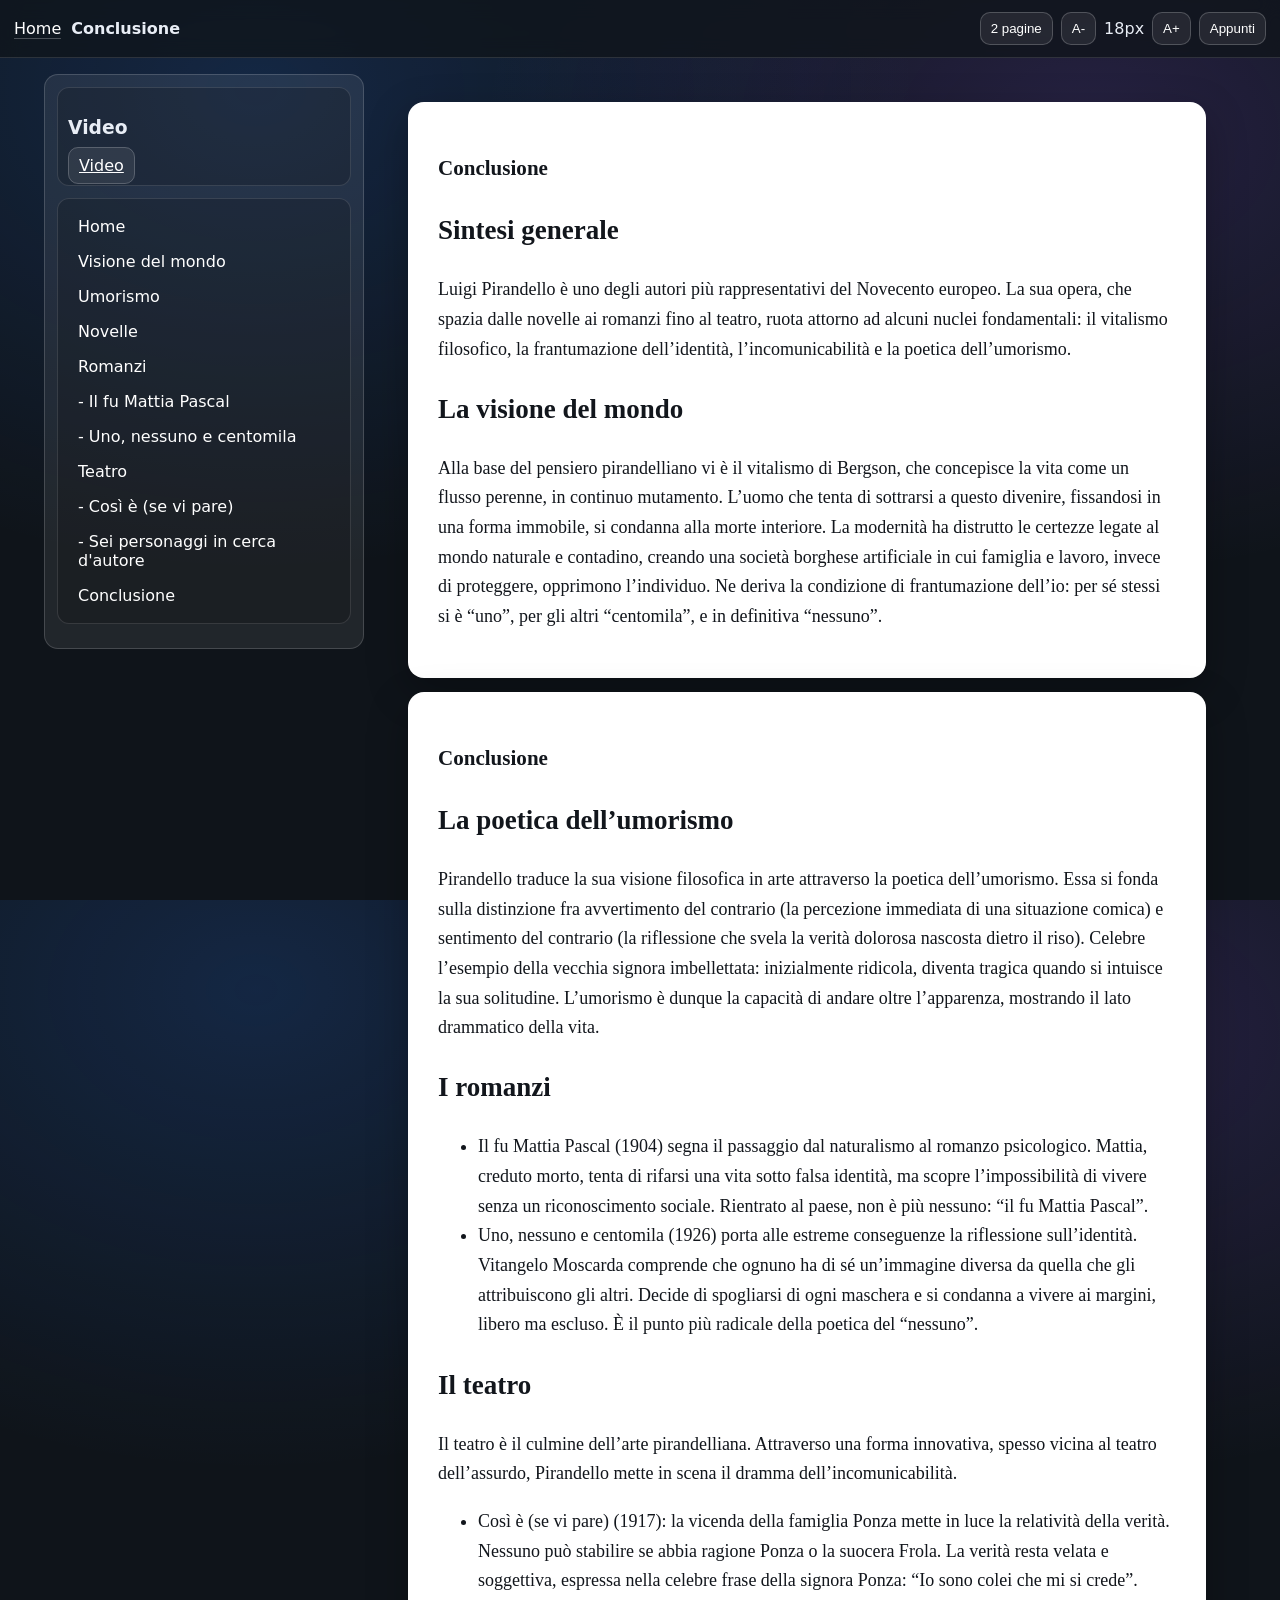
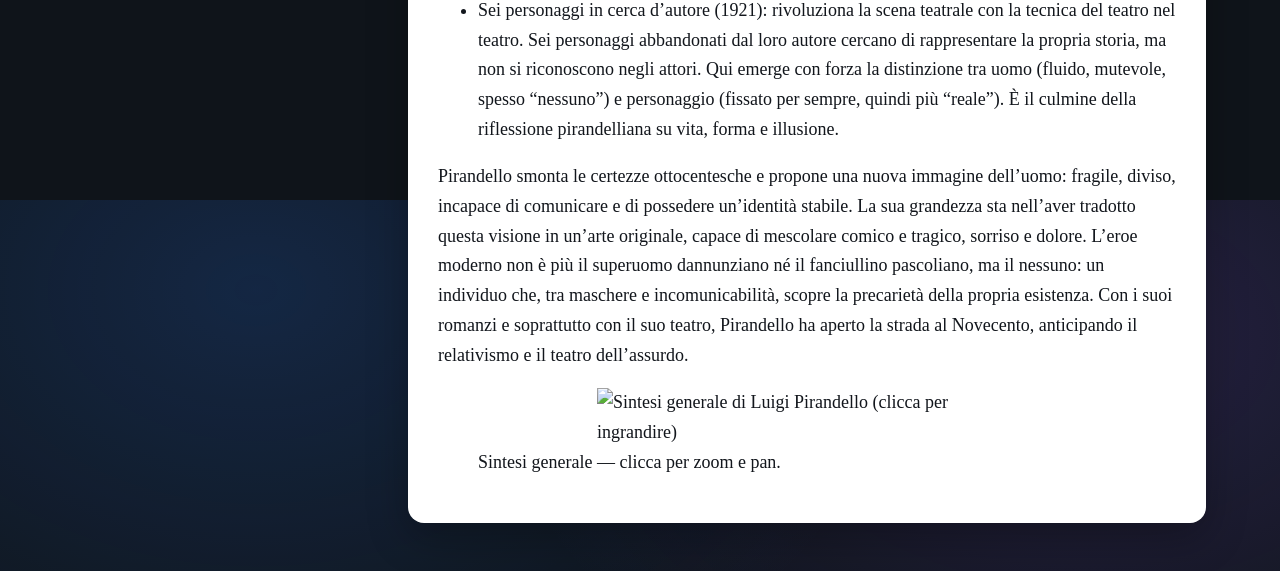
==== commit 0b3fb25a: "Restore truncated lesson content in four pages" ====
--- a/Conclusione.html
+++ b/Conclusione.html
@@ -3,744 +3,47 @@
 <head>
   <meta charset="utf-8" />
   <meta name="viewport" content="width=device-width,initial-scale=1" />
+  <link rel="icon" href="data:," />
   <title>Pirandello — Conclusione</title>
-  <style>
-    :root{
-      --bg:#0f141a;
-      --panel:rgba(255,255,255,.08);
-      --panel2:rgba(0,0,0,.14);
-      --stroke:rgba(255,255,255,.16);
-      --stroke2:rgba(255,255,255,.12);
-      --text:rgba(255,255,255,.90);
-      --muted:rgba(255,255,255,.70);
-      --muted2:rgba(255,255,255,.55);
-      --accent:#f0c36a;
-      --paper:#f4efe6;
-      --ink:#1a1a1a;
-      --shadow: 0 20px 55px rgba(0,0,0,.45);
-      --radius: 18px;
-      --radius2: 14px;
-      --font: ui-serif, Georgia, "Times New Roman", Times, serif;
-      --ui: ui-sans-serif, system-ui, -apple-system, Segoe UI, Roboto, Arial, sans-serif;
-
-      --paperLine: rgba(0,0,0,.06);
-      --paperEdge: rgba(0,0,0,.10);
-    }
-
-    *{ box-sizing:border-box; }
-    html,body{ height:100%; }
-    body{
-      margin:0;
-      background:
-        radial-gradient(1200px 800px at 20% 15%, rgba(255,255,255,.12), transparent 55%),
-        radial-gradient(900px 600px at 80% 30%, rgba(240,195,106,.18), transparent 55%),
-        radial-gradient(900px 600px at 50% 90%, rgba(130,200,255,.12), transparent 60%),
-        var(--bg);
-      color:var(--text);
-      font-family:var(--ui);
-      overflow-x:hidden;
-    }
-
-    header{
-      position:sticky; top:0; z-index:20;
-      backdrop-filter: blur(12px);
-      background: linear-gradient(to bottom, rgba(15,20,26,.82), rgba(15,20,26,.55));
-      border-bottom:1px solid var(--stroke2);
-    }
-    .topbar{
-      max-width:1200px;
-      margin:0 auto;
-      display:flex;
-      align-items:center;
-      gap:14px;
-      padding:12px 14px;
-    }
-    .brand{
-      display:flex; align-items:center; gap:10px;
-      min-width:240px;
-    }
-    .logo{
-      width:36px; height:36px; border-radius:12px;
-      background: linear-gradient(135deg, rgba(240,195,106,.95), rgba(255,255,255,.28));
-      box-shadow: 0 12px 26px rgba(0,0,0,.35);
-      border:1px solid rgba(255,255,255,.25);
-    }
-    .brand h2{
-      margin:0; font-size:14px; letter-spacing:.3px; font-weight:800;
-    }
-    .brand small{ display:block; margin-top:2px; color:var(--muted2); font-weight:600; }
-
-    .controls{
-      margin-left:auto;
-      display:flex;
-      align-items:center;
-      gap:10px;
-      flex-wrap:wrap;
-      justify-content:flex-end;
-    }
-    .btn{
-      border:1px solid var(--stroke);
-      background: rgba(255,255,255,.08);
-      color:var(--text);
-      padding:8px 10px;
-      border-radius:12px;
-      font-weight:700;
-      cursor:pointer;
-      transition:.2s;
-      font-size:13px;
-    }
-    .btn:hover{ transform: translateY(-1px); background: rgba(255,255,255,.12); }
-    .btn:active{ transform: translateY(0px); }
-
-    .seg{
-      display:flex;
-      border:1px solid var(--stroke);
-      border-radius:14px;
-      overflow:hidden;
-      background: rgba(0,0,0,.18);
-    }
-    .seg button{
-      padding:8px 10px;
-      border:0;
-      background:transparent;
-      color:var(--muted);
-      font-weight:800;
-      cursor:pointer;
-      font-size:13px;
-    }
-    .seg button.active{
-      background: rgba(240,195,106,.18);
-      color:var(--text);
-    }
-
-    .slider{
-      display:flex;
-      align-items:center;
-      gap:8px;
-      padding:6px 10px;
-      border:1px solid var(--stroke);
-      border-radius:14px;
-      background: rgba(255,255,255,.06);
-      font-weight:800;
-      color:var(--muted);
-      font-size:12px;
-    }
-    input[type="range"]{ width:120px; }
-
-    .wrap{
-      max-width:1200px;
-      margin: 16px auto 60px;
-      padding:0 14px;
-      display:grid;
-      grid-template-columns: 320px 1fr;
-      gap:16px;
-    }
-
-    @media (max-width: 980px){
-      .wrap{ grid-template-columns: 1fr; }
-      .brand{ min-width:auto; }
-      .controls{ justify-content:flex-start; margin-left:0; }
-    }
-
-    /* ====== SIDEBAR ====== */
-    .sidebar{
-      border:1px solid var(--stroke2);
-      border-radius: var(--radius);
-      background: linear-gradient(180deg, rgba(255,255,255,.09), rgba(255,255,255,.06));
-      box-shadow: var(--shadow);
-      overflow:hidden;
-      position:sticky;
-      top:72px;
-      align-self:start;
-    }
-    .side-inner{ padding:14px; }
-
-    .author-card{
-      border:1px solid var(--stroke2);
-      border-radius: 16px;
-      overflow:hidden;
-      background: rgba(0,0,0,.20);
-      position:relative;
-    }
-    .media-frame{
-      width:100%;
-      aspect-ratio: 4/5;
-      background: rgba(0,0,0,.28);
-      position:relative;
-      display:grid;
-      place-items:center;
-      overflow:hidden;
-    }
-    .author-card img{
-      width:100%;
-      height:100%;
-      object-fit: cover;
-      object-position: center;
-      display:block;
-      cursor:pointer;
-    }
-
-    .overlay{
-      position:absolute;
-      left:10px; top:10px;
-      display:flex; gap:6px; flex-wrap:wrap;
-      pointer-events:none;
-    }
-    .badge{
-      font-family:var(--ui);
-      font-size:11px;
-      padding:5px 8px;
-      border-radius: 999px;
-      background: rgba(0,0,0,.45);
-      border:1px solid rgba(255,255,255,.18);
-      color:rgba(255,255,255,.88);
-      font-weight:800;
-      letter-spacing:.2px;
-      backdrop-filter: blur(8px);
-    }
-
-    .heygen{
-      width:100%; height:100%;
-      display:none;
-      position:absolute;
-      inset:0;
-      background: rgba(0,0,0,.28);
-    }
-    .heygen iframe{
-      width:100%; height:100%;
-      border:0;
-      display:block;
-    }
-    .media-actions{
-      position:absolute;
-      right:10px; top:10px;
-      z-index:2;
-      display:flex;
-      gap:8px;
-    }
-    .mini-btn{
-      font-family:var(--ui);
-      font-weight:900;
-      font-size:12px;
-      padding:7px 10px;
-      border-radius: 12px;
-      border:1px solid rgba(255,255,255,.22);
-      background: rgba(0,0,0,.45);
-      color: rgba(255,255,255,.92);
-      cursor:pointer;
-      backdrop-filter: blur(8px);
-      transition:.18s;
-    }
-    .mini-btn:hover{ transform: translateY(-1px); }
-
-    .author-meta{
-      padding:10px 12px 12px;
-      font-family: var(--ui);
-      color: var(--muted);
-      font-size:12px;
-      line-height:1.35;
-    }
-    .author-meta strong{
-      display:block;
-      color: var(--text);
-      font-size:13px;
-      margin-bottom:2px;
-    }
-
-    .side-title{
-      margin:14px 2px 8px;
-      font-family: var(--ui);
-      font-weight:900;
-      letter-spacing:.3px;
-      color: rgba(255,255,255,.86);
-      font-size:13px;
-      text-transform: uppercase;
-    }
-
-    .index{
-      display:flex;
-      flex-direction:column;
-      gap:6px;
-      padding-bottom:4px;
-    }
-    .index a{
-      text-decoration:none;
-      color: rgba(255,255,255,.85);
-      font-weight:800;
-      font-size:13px;
-      padding:9px 10px;
-      border-radius: 12px;
-      border:1px solid rgba(255,255,255,.12);
-      background: rgba(255,255,255,.06);
-      transition:.18s;
-    }
-    .index a:hover{
-      transform: translateY(-1px);
-      background: rgba(240,195,106,.14);
-      border-color: rgba(240,195,106,.28);
-    }
-
-    /* ====== BOOK/PAGES ====== */
-    .book{
-      border:1px solid var(--stroke2);
-      border-radius: var(--radius);
-      background: rgba(255,255,255,.06);
-      box-shadow: var(--shadow);
-      overflow:hidden;
-    }
-    .book-top{
-      display:flex;
-      align-items:center;
-      justify-content:space-between;
-      padding:10px 12px;
-      border-bottom:1px solid var(--stroke2);
-      background: linear-gradient(180deg, rgba(255,255,255,.07), rgba(0,0,0,.10));
-      font-family: var(--ui);
-    }
-    .book-top .hint{
-      color: var(--muted2);
-      font-size:12px;
-      font-weight:700;
-    }
-    .book-top .hint b{ color:rgba(255,255,255,.85); }
-
-    .pages{
-      display:grid;
-      grid-template-columns: 1fr;
-      gap:0;
-      padding:14px;
-    }
-    .two .pages{
-      grid-template-columns: 1fr 1fr;
-      gap:14px;
-    }
-    @media (max-width: 980px){
-      .two .pages{ grid-template-columns: 1fr; }
-    }
-
-    .page{
-      background: var(--paper);
-      color: var(--ink);
-      border-radius: 16px;
-      padding: 18px 18px 22px;
-      border:1px solid var(--paperEdge);
-      position:relative;
-      overflow:hidden;
-      box-shadow: 0 16px 35px rgba(0,0,0,.22);
-      font-family: var(--font);
-      line-height: 1.55;
-    }
-    .page:before{
-      content:"";
-      position:absolute;
-      inset:0;
-      background:
-        linear-gradient(to bottom, transparent, rgba(0,0,0,.03)),
-        repeating-linear-gradient(
-          to bottom,
-          transparent 0px,
-          transparent 26px,
-          var(--paperLine) 27px
-        );
-      pointer-events:none;
-      opacity:.55;
-    }
-    .page-inner{ position:relative; z-index:1; }
-
-    .page h1{
-      font-size: 28px;
-      margin: 2px 0 10px;
-      line-height:1.15;
-      letter-spacing:.2px;
-    }
-    .page h2{
-      font-size: 18px;
-      margin: 18px 0 8px;
-      font-family: var(--ui);
-      letter-spacing:.2px;
-    }
-    .page p{
-      margin: 0 0 12px;
-      font-size: 17px;
-    }
-    .page ul{
-      margin: 6px 0 14px 18px;
-      padding:0;
-    }
-    .page li{ margin: 6px 0; font-size: 16.5px; }
-
-    .meta{
-      display:flex;
-      flex-wrap:wrap;
-      gap:8px;
-      margin: 10px 0 12px;
-      font-family: var(--ui);
-    }
-    .meta span{
-      font-size: 12px;
-      padding:6px 10px;
-      border-radius: 999px;
-      border:1px solid rgba(0,0,0,.12);
-      background: rgba(0,0,0,.04);
-      font-weight:800;
-      color: rgba(0,0,0,.72);
-    }
-
-    figure.inline-media{
-      margin: 12px 0 14px;
-      border-radius: 16px;
-      border:1px solid rgba(0,0,0,.12);
-      background: rgba(255,255,255,.45);
-      overflow:hidden;
-      box-shadow: 0 10px 22px rgba(0,0,0,.14);
-    }
-    figure.inline-media img.thumb{
-      width:100%;
-      display:block;
-      cursor: zoom-in;
-      max-height: 380px;
-      object-fit: contain;
-      background: rgba(0,0,0,.02);
-    }
-    figure.inline-media figcaption{
-      font-family: var(--ui);
-      font-size: 12px;
-      padding: 10px 12px;
-      color: rgba(0,0,0,.70);
-      border-top:1px solid rgba(0,0,0,.10);
-    }
-
-    .quote{
-      border-left: 4px solid rgba(240,195,106,.85);
-      padding: 10px 12px;
-      margin: 14px 0;
-      background: rgba(240,195,106,.18);
-      border-radius: 12px;
-      font-style: italic;
-      font-size: 16.5px;
-    }
-
-
-    /* ====== ACCORDION (brani a tendina) ====== */
-    details.accordion{
-      margin: 10px 0 14px;
-      border:1px solid rgba(0,0,0,.12);
-      border-radius: 14px;
-      background: rgba(255,255,255,.55);
-      box-shadow: 0 10px 22px rgba(0,0,0,.10);
-      overflow:hidden;
-    }
-    details.accordion summary{
-      cursor:pointer;
-      list-style:none;
-      padding: 10px 12px;
-      font-family: var(--ui);
-      font-weight: 900;
-      font-size: 13px;
-      color: rgba(0,0,0,.78);
-      background: rgba(240,195,106,.18);
-      border-bottom:1px solid rgba(0,0,0,.10);
-      user-select:none;
-    }
-    details.accordion summary::-webkit-details-marker{ display:none; }
-    details.accordion[open] summary{
-      background: rgba(240,195,106,.26);
-    }
-    .acc-body{ padding: 10px 12px 12px; }
-    .brano{
-      font-family: var(--font);
-      font-size: 16.5px;
-      line-height: 1.55;
-      color: rgba(0,0,0,.92);
-      white-space: normal;
-    }
-
-    /* ====== IMAGE MODAL (zoom/pan/reset + resize) ====== */
-    .img-pop{
-      position:fixed;
-      inset:0;
-      background: rgba(0,0,0,.75);
-      display:none;
-      z-index:80;
-    }
-    .img-pop.open{ display:block; }
-
-    .img-pop .panel{
-      position:absolute;
-      left:50%;
-      top:50%;
-      transform: translate(-50%,-50%);
-      width:min(920px, 92vw);
-      height:min(640px, 80vh);
-      background: rgba(15,20,26,.92);
-      border:1px solid rgba(255,255,255,.18);
-      border-radius: 18px;
-      box-shadow: 0 22px 60px rgba(0,0,0,.60);
-      overflow:hidden;
-    }
-    .pop-top{
-      display:flex;
-      align-items:center;
-      justify-content:space-between;
-      gap:10px;
-      padding:10px 10px;
-      border-bottom:1px solid rgba(255,255,255,.14);
-      font-family: var(--ui);
-      color: rgba(255,255,255,.88);
-      font-weight:900;
-    }
-    .pop-top .title{
-      font-size:12px;
-      letter-spacing:.2px;
-      opacity:.95;
-      white-space:nowrap;
-      overflow:hidden;
-      text-overflow:ellipsis;
-      max-width: 55%;
-    }
-    .pop-actions{
-      display:flex; gap:8px; flex-wrap:wrap; justify-content:flex-end;
-    }
-    .pop-actions button{
-      border:1px solid rgba(255,255,255,.18);
-      background: rgba(255,255,255,.08);
-      color: rgba(255,255,255,.92);
-      padding:7px 10px;
-      border-radius: 12px;
-      cursor:pointer;
-      font-weight:900;
-      font-size:12px;
-    }
-    .pop-actions button:hover{ background: rgba(255,255,255,.12); }
-    .pop-body{
-      width:100%;
-      height: calc(100% - 52px);
-      position:relative;
-      overflow:hidden;
-      touch-action:none;
-    }
-    .pop-body img{
-      position:absolute;
-      left:50%;
-      top:50%;
-      transform: translate(-50%,-50%) scale(1);
-      transform-origin: center center;
-      user-select:none;
-      -webkit-user-drag:none;
-      max-width:none;
-      max-height:none;
-      cursor: grab;
-    }
-    .pop-body img:active{ cursor: grabbing; }
-
-    .resize-handle{
-      position:absolute;
-      width:18px; height:18px;
-      right:8px; bottom:8px;
-      border-radius: 6px;
-      border:1px solid rgba(255,255,255,.22);
-      background: rgba(255,255,255,.10);
-      cursor: nwse-resize;
-    }
-
-    /* ====== NOTES WINDOW (draggable, autosave, export, per-file key) ====== */
-    .notes{
-      position:fixed;
-      right: 18px;
-      bottom: 18px;
-      width:min(360px, calc(100vw - 28px));
-      height: 320px;
-      background: rgba(15,20,26,.92);
-      border:1px solid rgba(255,255,255,.18);
-      border-radius: 18px;
-      box-shadow: 0 20px 55px rgba(0,0,0,.55);
-      z-index:60;
-      display:none;
-      overflow:hidden;
-    }
-    .notes.open{ display:block; }
-
-    .notes .bar{
-      display:flex;
-      align-items:center;
-      justify-content:space-between;
-      gap:10px;
-      padding:10px 10px;
-      background: rgba(255,255,255,.06);
-      border-bottom:1px solid rgba(255,255,255,.14);
-      font-family: var(--ui);
-      color: rgba(255,255,255,.88);
-      font-weight:900;
-      cursor:grab;
-      user-select:none;
-    }
-    .notes .bar:active{ cursor:grabbing; }
-    .notes .bar .left{
-      display:flex; gap:8px; align-items:center;
-      font-size:12px;
-      letter-spacing:.2px;
-    }
-    .notes .bar .dot{
-      width:10px; height:10px; border-radius:99px;
-      background: rgba(240,195,106,.95);
-      box-shadow: 0 0 0 2px rgba(240,195,106,.20);
-    }
-    .notes .bar .right{
-      display:flex; gap:6px; flex-wrap:wrap; justify-content:flex-end;
-    }
-    .notes .bar button{
-      border:1px solid rgba(255,255,255,.18);
-      background: rgba(255,255,255,.08);
-      color: rgba(255,255,255,.92);
-      padding:6px 9px;
-      border-radius: 12px;
-      cursor:pointer;
-      font-weight:900;
-      font-size:12px;
-    }
-    .notes .bar button:hover{ background: rgba(255,255,255,.12); }
-
-    .notes textarea{
-      width:100%;
-      height: calc(100% - 52px);
-      border:0;
-      outline:none;
-      resize:none;
-      background: transparent;
-      color: rgba(255,255,255,.92);
-      padding: 12px 12px 10px;
-      font-family: ui-monospace, SFMono-Regular, Menlo, Monaco, Consolas, "Liberation Mono", monospace;
-      font-size: 13px;
-      line-height: 1.45;
-    }
-
-    .notes .status{
-      position:absolute;
-      left:12px;
-      bottom:8px;
-      font-family: var(--ui);
-      font-size:11px;
-      color: rgba(255,255,255,.70);
-      pointer-events:none;
-    }
-    .notes .count{
-      position:absolute;
-      right:12px;
-      bottom:8px;
-      font-family: var(--ui);
-      font-size:11px;
-      color: rgba(255,255,255,.70);
-      pointer-events:none;
-    }
-  
-.index-item.disabled{display:block; padding:10px 12px; margin:6px 0; border-radius:12px; opacity:.55; cursor:default; user-select:none;}
-
-.index-item.disabled{display:block; padding:10px 12px; margin:6px 0; border-radius:12px; opacity:.7; cursor:default; user-select:none;}
-</style>
+  <link rel="stylesheet" href="assets/css/app.css" />
 </head>
 <body>
-
-  <header>
-    <div class="topbar">
-      <div class="brand">
-        <div class="logo" aria-hidden="true"></div>
-        <div>
-          <h2>Pirandello — Percorso</h2>
-          <small>Layout quaderno • immagini cliccabili • appunti salvati</small>
-        </div>
-      </div>
-
-      <div class="controls">
-        <div class="seg" role="tablist" aria-label="Modalità pagine">
-          <button id="onePageBtn" class="active" type="button" aria-selected="true">1 pagina</button>
-          <button id="twoPageBtn" type="button" aria-selected="false">2 pagine</button>
-        </div>
-
-        <div class="slider" title="Dimensione testo">
-          Aa <input id="fontSize" type="range" min="16" max="24" value="18" /> A+
-        </div>
-
-        <button class="btn" id="toggleNotes" aria-pressed="false">📝 Appunti</button>
-      </div>
+  <header class="app-header">
+    <div class="header-left">
+      <a class="home-link" href="index.html">Home</a>
+      <span class="page-name">Conclusione</span>
+    </div>
+    <div class="header-controls">
+      <button id="togglePages" class="btn" aria-label="Alterna una o due pagine" aria-pressed="false">2 pagine</button>
+      <button id="fontMinus" class="btn" aria-label="Riduci font">A-</button>
+      <span id="fontValue">18px</span>
+      <button id="fontPlus" class="btn" aria-label="Aumenta font">A+</button>
+      <button id="toggleNotes" class="btn" aria-label="Apri appunti">Appunti</button>
     </div>
   </header>
 
-  <div class="wrap">
-    <!-- SINISTRA -->
-    <aside class="sidebar">
-      <div class="side-inner">
-
-        <div class="author-card" aria-label="Autore e video">
-          <div class="media-frame" id="mediaFrame">
-            <img id="authorImg" src="assets/IMG_3679.png" alt="Pirandello (clicca per video)" />
-
-            <div class="overlay">
-              <span class="badge"></span>
-              <span class="badge" id="mediaState">foto</span>
-            </div>
-
-            <div class="heygen" id="heygenWrap" aria-hidden="true">
-              <div class="media-actions">
-                <button class="mini-btn" id="backToImg" type="button">Torna alla foto</button>
-              </div>
-
-              <iframe
-                id="heygenIframe"
-                width="560"
-                height="315"
-                src="https://www.youtube.com/embed/9pYdHj98EaU?autoplay=1&mute=1&playsinline=1&rel=0"
-                title="YouTube video player"
-                frameborder="0"
-                allow="accelerometer; autoplay; clipboard-write; encrypted-media; gyroscope; picture-in-picture; web-share"
-                referrerpolicy="strict-origin-when-cross-origin"
-                allowfullscreen>
-              </iframe>
-            </div>
-          </div>
-
-          <div class="author-meta">
-            <strong>Pirandello — Conclusione</strong>
-            <span></span>
-          </div>
-        </div>
-
-        <!-- INDICE -->
-        <div class="side-title">Indice</div>
-        <nav class="index" aria-label="Indice">
-          
-          <a href="Pirandello.html">L’immagine del mondo</a>
-
-          <a href="Umorismo.html">Umorismo</a>
-          <a href="Novelle.html">Novelle</a>
-
-          <a href="Romanzi.html">I romanzi</a>
-          <a href="Mattia.html" style="padding-left:22px;">- Il fu Mattia Pascal</a>
-          <a href="Uno.html" style="padding-left:22px;">- Uno, nessuno e centomila</a>
-
-          <a href="Teatro.html">Il teatro</a>
-          <a href="Cosi.html" style="padding-left:22px; font-weight:800; text-decoration:underline;">- Così è (se vi pare)</a>
-          <a href="Sei.html" style="padding-left:22px;">- Sei personaggi in cerca d’autore</a>
-
-          <span class="index-item disabled">Conclusione</span>
-
-        </nav>
-
-      </div>
+  <div class="layout">
+    <aside class="left-panel">
+      <section class="video-box" aria-label="Video">
+        <h3>Video</h3>
+        <a class="btn" href="#" aria-label="Video">Video</a>
+      </section>
+      <nav class="global-index" aria-label="Indice generale">
+  <a href="index.html">Home</a>
+  <a href="Pirandello.html">Visione del mondo</a>
+  <a href="Umorismo.html">Umorismo</a>
+  <a href="Novelle.html">Novelle</a>
+  <a href="Romanzi.html">Romanzi</a>
+  <a href="Mattia.html">- Il fu Mattia Pascal</a>
+  <a href="Uno.html">- Uno, nessuno e centomila</a>
+  <a href="Teatro.html">Teatro</a>
+  <a href="Cosi.html">- Così è (se vi pare)</a>
+  <a href="Sei.html">- Sei personaggi in cerca d'autore</a>
+  <a href="Conclusione.html">Conclusione</a>
+</nav>
     </aside>
-
-    <!-- DESTRA -->
-    <section class="book" id="book">
-      <div class="book-top">
-        <div class="hint">
-          <b>Conclusione</b> • testo selezionabile • immagini nel flusso (clic → zoom)
-        </div>
-        <div class="hint">Suggerimento: usa “2 pagine” su desktop, “1 pagina” su mobile.</div>
-      </div>
-
-      <div class="pages" id="pages">
-
-        
-        <!-- PAGINA 1 -->
+    <section class="lesson-area">
+      <div class="lesson-pages lesson-text"><!-- PAGINA 1 -->
         <article class="page" id="page1">
           <div class="page-inner">
 
@@ -790,303 +93,36 @@
     </section>
   </div>
 
-  <!-- IMAGE POPUP -->
-  <div class="img-pop" id="imgPop" aria-hidden="true">
-    <div class="panel" id="popPanel" role="dialog" aria-modal="true" aria-label="Immagine ingrandita">
-      <div class="pop-top">
-        <div class="title" id="popTitle">Immagine</div>
-        <div class="pop-actions">
-          <button type="button" id="zoomIn">Zoom +</button>
-          <button type="button" id="zoomOut">Zoom −</button>
-          <button type="button" id="resetPop">Reset</button>
-          <button type="button" id="closePop">Chiudi</button>
+  <div id="imageViewer" aria-hidden="true">
+    <div class="viewer-card">
+      <div class="viewer-top">
+        <strong>Visualizzatore immagine</strong>
+        <div class="notes-actions">
+          <button class="icon-btn" id="zoomOut" aria-label="Zoom meno">-</button>
+          <button class="icon-btn" id="zoomIn" aria-label="Zoom più">+</button>
+          <button class="icon-btn" id="zoomReset" aria-label="Reset zoom">Reset</button>
+          <button class="icon-btn" id="closeViewer" aria-label="Chiudi visualizzatore">Chiudi</button>
         </div>
       </div>
-      <div class="pop-body" id="popBody">
-        <img id="popImg" alt="Immagine" />
-        <div class="resize-handle" id="popResize" title="Ridimensiona finestra"></div>
-      </div>
+      <div class="viewer-stage"><img id="viewerImg" alt="Immagine" /></div>
     </div>
   </div>
 
-  <!-- NOTES -->
-  <div class="notes" id="notesWin" aria-hidden="true">
-    <div class="bar" id="notesDrag" title="Trascina la finestra">
-      <div class="left">
-        <span class="dot" aria-hidden="true"></span>
-        <span>Appunti</span>
+  <div id="notesPanel" aria-hidden="true">
+    <div class="notes-card">
+      <div class="notes-top">
+        <strong>Appunti</strong>
+        <div class="notes-actions">
+          <button class="icon-btn" id="exportNotes" aria-label="Esporta appunti">Export .txt</button>
+          <button class="icon-btn" id="clearNotes" aria-label="Svuota appunti">Clear</button>
+          <button class="icon-btn" id="closeNotes" aria-label="Chiudi appunti">Close</button>
+        </div>
       </div>
-      <div class="right">
-        <button type="button" id="exportTxt">Export .txt</button>
-        <button type="button" id="clearNotes">Pulisci</button>
-        <button type="button" id="closeNotes">Chiudi</button>
-      </div>
+      <textarea id="notesText" aria-label="Area appunti"></textarea>
+      <div class="notes-top"><span>Salvataggio automatico per pagina</span></div>
     </div>
-    <textarea id="notesText" placeholder="Scrivi qui… (autosave)"></textarea>
-    <div class="status" id="status">Salvato</div>
-    <div class="count" id="counter">0 caratteri</div>
   </div>
 
-  <script>
-    // ====== INDICE ======
-    document.querySelectorAll('.index a').forEach(a=>{
-      a.addEventListener('click',(e)=>{
-        const href=a.getAttribute('href');
-        if(!href || !href.startsWith('#')) return;
-        const target=document.querySelector(href);
-        if(!target) return;
-        e.preventDefault();
-        target.scrollIntoView({behavior:'smooth', block:'start'});
-      });
-    });
-
-    // ====== 2 PAGINE ======
-    const onePageBtn=document.getElementById('onePageBtn');
-    const twoPageBtn=document.getElementById('twoPageBtn');
-    function setMode(two){
-      document.getElementById('book').classList.toggle('two', two);
-      onePageBtn.classList.toggle('active', !two);
-      twoPageBtn.classList.toggle('active', two);
-      onePageBtn.setAttribute('aria-selected', (!two).toString());
-      twoPageBtn.setAttribute('aria-selected', (two).toString());
-    }
-    onePageBtn.addEventListener('click',()=>setMode(false));
-    twoPageBtn.addEventListener('click',()=>setMode(true));
-
-    // ====== FONT SIZE ======
-    const fontSize=document.getElementById('fontSize');
-    function applyFont(){
-      const size=fontSize.value;
-      document.querySelectorAll('.page p, .page li').forEach(el=>el.style.fontSize = size+'px');
-      document.querySelectorAll('.page h1').forEach(el=>el.style.fontSize = (parseInt(size)+10)+'px');
-    }
-    fontSize.addEventListener('input', applyFont);
-    applyFont();
-
-    // ====== IMAGE POPUP (zoom/pan/reset + resize) ======
-    const imgPop=document.getElementById('imgPop');
-    const popImg=document.getElementById('popImg');
-    const popTitle=document.getElementById('popTitle');
-    const closePop=document.getElementById('closePop');
-    const zoomIn=document.getElementById('zoomIn');
-    const zoomOut=document.getElementById('zoomOut');
-    const resetPop=document.getElementById('resetPop');
-    const popBody=document.getElementById('popBody');
-    const popPanel=document.getElementById('popPanel');
-    const popResize=document.getElementById('popResize');
-
-    let pscale=1, ptx=0, pty=0;
-    let pdrag={active:false, x:0, y:0};
-
-    const clamp=(n,min,max)=>Math.max(min, Math.min(max,n));
-    const applyPopTransform=()=> {
-      popImg.style.transform = `translate(calc(-50% + ${ptx}px), calc(-50% + ${pty}px)) scale(${pscale})`;
-    };
-
-    function openImagePop(src,title){
-      popImg.src=src;
-      popTitle.textContent=title || 'Immagine';
-      pscale=1; ptx=0; pty=0; applyPopTransform();
-
-      imgPop.classList.add('open');
-      imgPop.setAttribute('aria-hidden','false');
-      document.body.style.overflow='hidden';
-    }
-    function closeImagePop(){
-      imgPop.classList.remove('open');
-      imgPop.setAttribute('aria-hidden','true');
-      document.body.style.overflow='';
-      popImg.src='';
-    }
-
-    document.querySelectorAll('img.thumb').forEach(img=>{
-      img.addEventListener('click', ()=>{
-        openImagePop(img.getAttribute('src'), img.dataset.title || img.alt);
-      });
-    });
-
-    closePop.addEventListener('click', closeImagePop);
-    imgPop.addEventListener('click', (e)=>{ if(e.target===imgPop) closeImagePop(); });
-
-    zoomIn.addEventListener('click', ()=>{ pscale=clamp(pscale*1.15, .6, 6); applyPopTransform(); });
-    zoomOut.addEventListener('click', ()=>{ pscale=clamp(pscale/1.15, .6, 6); applyPopTransform(); });
-    resetPop.addEventListener('click', ()=>{ pscale=1; ptx=0; pty=0; applyPopTransform(); });
-
-    popBody.addEventListener('wheel', (e)=>{
-      e.preventDefault();
-      const delta = Math.sign(e.deltaY);
-      if(delta>0) pscale = clamp(pscale/1.12, .6, 6);
-      else pscale = clamp(pscale*1.12, .6, 6);
-      applyPopTransform();
-    }, {passive:false});
-
-    popBody.addEventListener('pointerdown',(e)=>{
-      if(e.target===popResize) return;
-      pdrag.active=true;
-      pdrag.x=e.clientX;
-      pdrag.y=e.clientY;
-      popBody.setPointerCapture(e.pointerId);
-    });
-    popBody.addEventListener('pointermove',(e)=>{
-      if(!pdrag.active) return;
-      const dx=e.clientX-pdrag.x, dy=e.clientY-pdrag.y;
-      pdrag.x=e.clientX; pdrag.y=e.clientY;
-      ptx += dx; pty += dy;
-      applyPopTransform();
-    });
-    popBody.addEventListener('pointerup',()=>pdrag.active=false);
-    popBody.addEventListener('pointercancel',()=>pdrag.active=false);
-
-    // Resize panel
-    let presize={active:false, startX:0, startY:0, startW:0, startH:0};
-    popResize.addEventListener('pointerdown',(e)=>{
-      presize.active=true;
-      presize.startX=e.clientX; presize.startY=e.clientY;
-      const r=popPanel.getBoundingClientRect();
-      presize.startW=r.width; presize.startH=r.height;
-      popResize.setPointerCapture(e.pointerId);
-    });
-    popResize.addEventListener('pointermove',(e)=>{
-      if(!presize.active) return;
-      const dx=e.clientX-presize.startX, dy=e.clientY-presize.startY;
-      popPanel.style.width  = clamp(presize.startW+dx, 320, window.innerWidth-16) + 'px';
-      popPanel.style.height = clamp(presize.startH+dy, 240, window.innerHeight-16) + 'px';
-    });
-    popResize.addEventListener('pointerup',()=>presize.active=false);
-    popResize.addEventListener('pointercancel',()=>presize.active=false);
-
-    // ====== FOTO → VIDEO (solo nella sidebar) ======
-    const authorImg = document.getElementById('authorImg');
-    const heygenWrap = document.getElementById('heygenWrap');
-    const heygenIframe = document.getElementById('heygenIframe');
-    const backToImg = document.getElementById('backToImg');
-    const mediaState = document.getElementById('mediaState');
-
-    const REAL_SRC = heygenIframe.getAttribute('src');
-    heygenIframe.dataset.src = REAL_SRC;
-    heygenIframe.src = "about:blank";
-
-    function showVideo(){
-      heygenIframe.src = heygenIframe.dataset.src;
-      heygenWrap.style.display = "block";
-      heygenWrap.setAttribute("aria-hidden","false");
-      authorImg.style.visibility = "hidden";
-      mediaState.textContent = "video";
-    }
-    function showImage(){
-      heygenIframe.src = "about:blank";
-      heygenWrap.style.display = "none";
-      heygenWrap.setAttribute("aria-hidden","true");
-      authorImg.style.visibility = "visible";
-      mediaState.textContent = "foto";
-    }
-
-    authorImg.addEventListener('click', showVideo);
-    backToImg.addEventListener('click', showImage);
-
-    // ====== APPUNTI ======
-    const toggleNotes=document.getElementById('toggleNotes');
-    const notesWin=document.getElementById('notesWin');
-    const notesDrag=document.getElementById('notesDrag');
-    const notesText=document.getElementById('notesText');
-    const closeNotes=document.getElementById('closeNotes');
-    const exportTxt=document.getElementById('exportTxt');
-    const clearNotes=document.getElementById('clearNotes');
-    const statusEl=document.getElementById('status');
-    const counter=document.getElementById('counter');
-
-    const NOTES_KEY = `mw_notes::${location.pathname}`;
-    const POS_KEY = `mw_notes_pos::${location.pathname}`;
-
-    function openNotes(){ notesWin.classList.add('open'); toggleNotes.setAttribute('aria-pressed','true'); notesText.focus(); }
-    function closeNotesWin(){ notesWin.classList.remove('open'); toggleNotes.setAttribute('aria-pressed','false'); }
-
-    toggleNotes.addEventListener('click', ()=> notesWin.classList.contains('open') ? closeNotesWin() : openNotes());
-    closeNotes.addEventListener('click', closeNotesWin);
-
-    const saved=localStorage.getItem(NOTES_KEY);
-    if(saved!==null) notesText.value=saved;
-
-    function updateCounter(){ counter.textContent = `${notesText.value.length} caratteri`; }
-    updateCounter();
-
-    let saveTimer=null;
-    notesText.addEventListener('input', ()=>{
-      updateCounter();
-      statusEl.textContent='Scrivendo…';
-      clearTimeout(saveTimer);
-      saveTimer=setTimeout(()=>{
-        localStorage.setItem(NOTES_KEY, notesText.value);
-        statusEl.textContent='Salvato';
-      }, 350);
-    });
-
-    exportTxt.addEventListener('click', ()=>{
-      const blob=new Blob([notesText.value], {type:'text/plain;charset=utf-8'});
-      const a=document.createElement('a');
-      a.href=URL.createObjectURL(blob);
-      const base=(location.pathname.split('/').pop()||'appunti').replace('.html','');
-      a.download = `${base}-appunti.txt`;
-      document.body.appendChild(a);
-      a.click();
-      a.remove();
-      setTimeout(()=>URL.revokeObjectURL(a.href), 500);
-    });
-
-    clearNotes.addEventListener('click', ()=>{
-      if(!confirm('Vuoi cancellare gli appunti di questa lezione?')) return;
-      notesText.value='';
-      localStorage.removeItem(NOTES_KEY);
-      updateCounter();
-      statusEl.textContent='Cancellato';
-    });
-
-    // Drag + save position
-    let ndrag={active:false, startX:0, startY:0, startLeft:0, startTop:0};
-    const posSaved=localStorage.getItem(POS_KEY);
-    if(posSaved){
-      try{
-        const p=JSON.parse(posSaved);
-        notesWin.style.left = p.left+'px';
-        notesWin.style.top  = p.top+'px';
-        notesWin.style.right='auto';
-        notesWin.style.bottom='auto';
-      }catch(e){}
-    }
-
-    notesDrag.addEventListener('pointerdown',(e)=>{
-      ndrag.active=true;
-      const r=notesWin.getBoundingClientRect();
-      ndrag.startX=e.clientX; ndrag.startY=e.clientY;
-      ndrag.startLeft=r.left; ndrag.startTop=r.top;
-      notesDrag.setPointerCapture(e.pointerId);
-      notesWin.style.left=r.left+'px';
-      notesWin.style.top=r.top+'px';
-      notesWin.style.right='auto'; notesWin.style.bottom='auto';
-    });
-    notesDrag.addEventListener('pointermove',(e)=>{
-      if(!ndrag.active) return;
-      const dx=e.clientX-ndrag.startX, dy=e.clientY-ndrag.startY;
-      const r=notesWin.getBoundingClientRect(), w=r.width, h=r.height;
-      notesWin.style.left = clamp(ndrag.startLeft+dx, 8, window.innerWidth-w-8) + 'px';
-      notesWin.style.top  = clamp(ndrag.startTop +dy, 8, window.innerHeight-h-8) + 'px';
-    });
-    notesDrag.addEventListener('pointerup', ()=>{
-      if(!ndrag.active) return;
-      ndrag.active=false;
-      const r=notesWin.getBoundingClientRect();
-      localStorage.setItem(POS_KEY, JSON.stringify({left: Math.round(r.left), top: Math.round(r.top)}));
-    });
-    notesDrag.addEventListener('pointercancel', ()=>ndrag.active=false);
-
-    // Close popup with ESC
-    window.addEventListener('keydown',(e)=>{
-      if(e.key==='Escape'){
-        if(imgPop.classList.contains('open')) closeImagePop();
-        if(notesWin.classList.contains('open')) closeNotesWin();
-        showImage();
-      }
-    });
-  </script>
+  <script src="assets/js/app.js"></script>
 </body>
 </html>
--- a/assets/css/app.css
+++ b/assets/css/app.css
@@ -0,0 +1,31 @@
+:root{--bg:#0f141a;--panel:rgba(255,255,255,.08);--panel-2:rgba(0,0,0,.18);--stroke:rgba(255,255,255,.16);--text:#e8edf5;--paper:#fff;--ink:#12161c}
+*{box-sizing:border-box} html,body{height:100%}
+body{margin:0;background:radial-gradient(1100px 800px at 20% 10%, rgba(43,124,255,.18), transparent 60%),radial-gradient(1100px 800px at 85% 15%, rgba(139,92,246,.18), transparent 55%),var(--bg);color:var(--text);font-family:system-ui,-apple-system,Segoe UI,Roboto,Arial,sans-serif}
+.app-header{position:sticky;top:0;z-index:50;display:flex;justify-content:space-between;gap:10px;padding:12px 14px;background:rgba(15,20,26,.75);backdrop-filter:blur(10px);border-bottom:1px solid rgba(255,255,255,.12)}
+.header-left{display:flex;align-items:center;gap:10px;flex-wrap:wrap}.home-link{color:#fff;text-decoration:none;border-bottom:1px solid rgba(255,255,255,.25)}
+.page-name{font-weight:700}
+.header-controls{display:flex;align-items:center;gap:8px;flex-wrap:wrap;justify-content:flex-end}
+button{cursor:pointer}
+.btn,.icon-btn{border:1px solid rgba(255,255,255,.2);background:rgba(255,255,255,.08);color:#fff;padding:8px 10px;border-radius:10px}
+.layout{max-width:1220px;margin:0 auto;padding:16px 14px 20px;display:grid;grid-template-columns:320px 1fr;gap:14px;align-items:start}
+.left-panel{position:sticky;top:74px;background:var(--panel);border:1px solid var(--stroke);border-radius:14px;padding:12px}
+.video-box,.global-index{background:var(--panel-2);border:1px solid rgba(255,255,255,.12);border-radius:12px;padding:10px;margin-bottom:12px}
+.video-box iframe{width:100%;height:220px;border:0;border-radius:10px}
+.global-index a{display:block;color:#fff;text-decoration:none;padding:8px 10px;border-radius:8px}
+.global-index a:hover,.global-index a:focus-visible{background:rgba(255,255,255,.1)}
+.lesson-area{min-width:0}.lesson-pages{display:grid;grid-template-columns:1fr;gap:14px}
+body.two-page .lesson-pages{grid-template-columns:1fr 1fr}
+.page,.lesson-page{background:var(--paper);color:var(--ink);border-radius:16px;box-shadow:0 14px 40px rgba(0,0,0,.28);overflow:hidden}
+.page-inner,.lesson-text{padding:28px 30px;font-family:Georgia,"Times New Roman",serif;font-size:var(--lesson-font-size,18px);line-height:1.65}
+.lesson-text img,.page-inner img{max-width:100%;height:auto;cursor:zoom-in}
+#imageViewer,#notesPanel{position:fixed;inset:0;display:none;z-index:100;background:rgba(0,0,0,.72)}
+#imageViewer.open,#notesPanel.open{display:grid}
+.viewer-card{margin:auto;width:min(1000px,95vw);height:min(84vh,760px);background:#111;border:1px solid rgba(255,255,255,.24);border-radius:12px;display:grid;grid-template-rows:auto 1fr}
+.viewer-top,.notes-top{display:flex;justify-content:space-between;align-items:center;padding:10px;border-bottom:1px solid rgba(255,255,255,.2);color:#fff}
+.viewer-stage{overflow:auto;display:grid;place-items:center;padding:10px}
+.viewer-stage img{max-width:100%;max-height:100%;object-fit:contain;transform-origin:center center}
+#notesPanel{place-items:end end;padding:16px}
+.notes-card{width:min(520px,95vw);height:320px;background:#1a2028;border:1px solid rgba(255,255,255,.24);border-radius:12px;display:grid;grid-template-rows:auto 1fr auto;color:#fff}
+#notesText{width:100%;height:100%;background:#0f141a;color:#fff;border:0;padding:10px;resize:none}
+.notes-actions{display:flex;gap:8px;flex-wrap:wrap}
+@media (max-width:980px){.layout{grid-template-columns:1fr}.left-panel{position:relative;top:0}body.two-page .lesson-pages{grid-template-columns:1fr}}
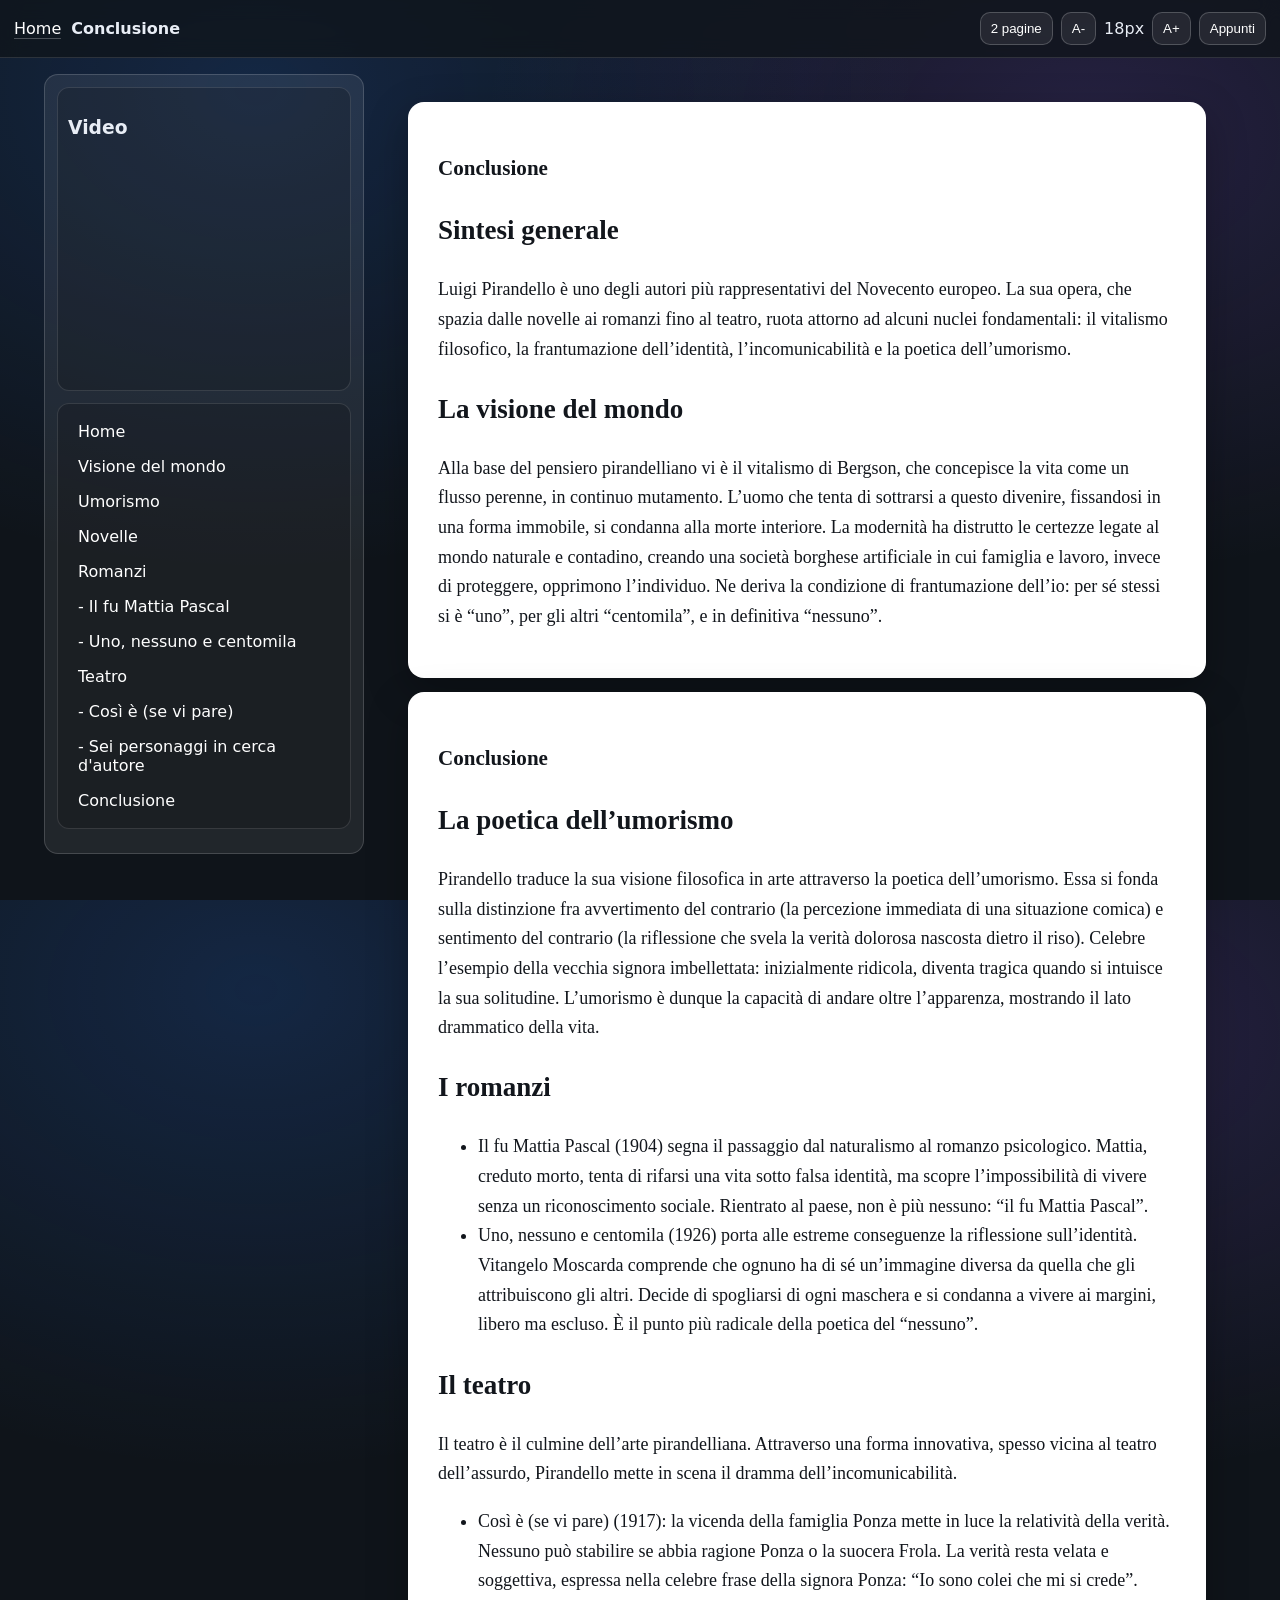
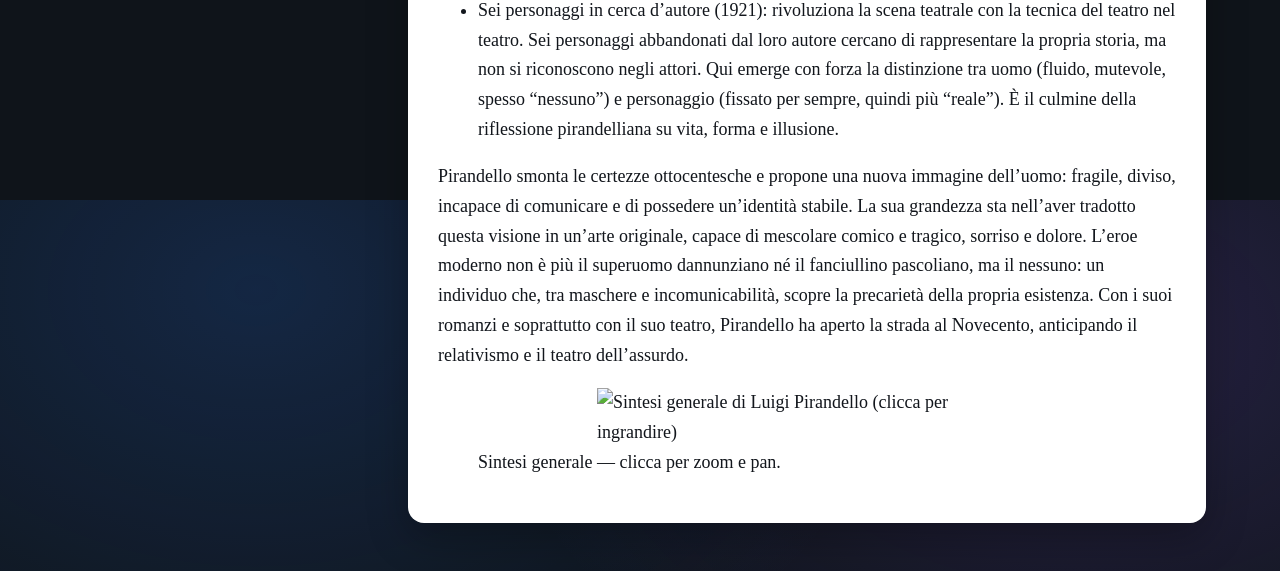
==== commit 7e530df5: "Allinea Cosi/Sei/Conclusione al layout condiviso" ====
--- a/Conclusione.html
+++ b/Conclusione.html
@@ -3,8 +3,8 @@
 <head>
   <meta charset="utf-8" />
   <meta name="viewport" content="width=device-width,initial-scale=1" />
-  <link rel="icon" href="data:," />
   <title>Pirandello — Conclusione</title>
+  
   <link rel="stylesheet" href="assets/css/app.css" />
 </head>
 <body>
@@ -26,7 +26,7 @@
     <aside class="left-panel">
       <section class="video-box" aria-label="Video">
         <h3>Video</h3>
-        <a class="btn" href="#" aria-label="Video">Video</a>
+        <iframe src="https://app.heygen.com/embedded-player/70ac565e14cd4e8b83052dc76434961e" title="Video"></iframe>
       </section>
       <nav class="global-index" aria-label="Indice generale">
   <a href="index.html">Home</a>
@@ -43,8 +43,7 @@
 </nav>
     </aside>
     <section class="lesson-area">
-      <div class="lesson-pages lesson-text"><!-- PAGINA 1 -->
-        <article class="page" id="page1">
+      <div class="lesson-pages lesson-text"><article class="page" id="page1">
           <div class="page-inner">
 
 <h1>Conclusione</h1>
@@ -57,8 +56,7 @@
 </div>
         </article>
 
-        <!-- PAGINA 2 -->
-        <article class="page" id="page2">
+<article class="page" id="page2">
           <div class="page-inner">
 
 <h1>Conclusione</h1>
@@ -87,9 +85,7 @@
 
 
 </div>
-        </article>
-
-</div>
+        </article></div>
     </section>
   </div>
 
